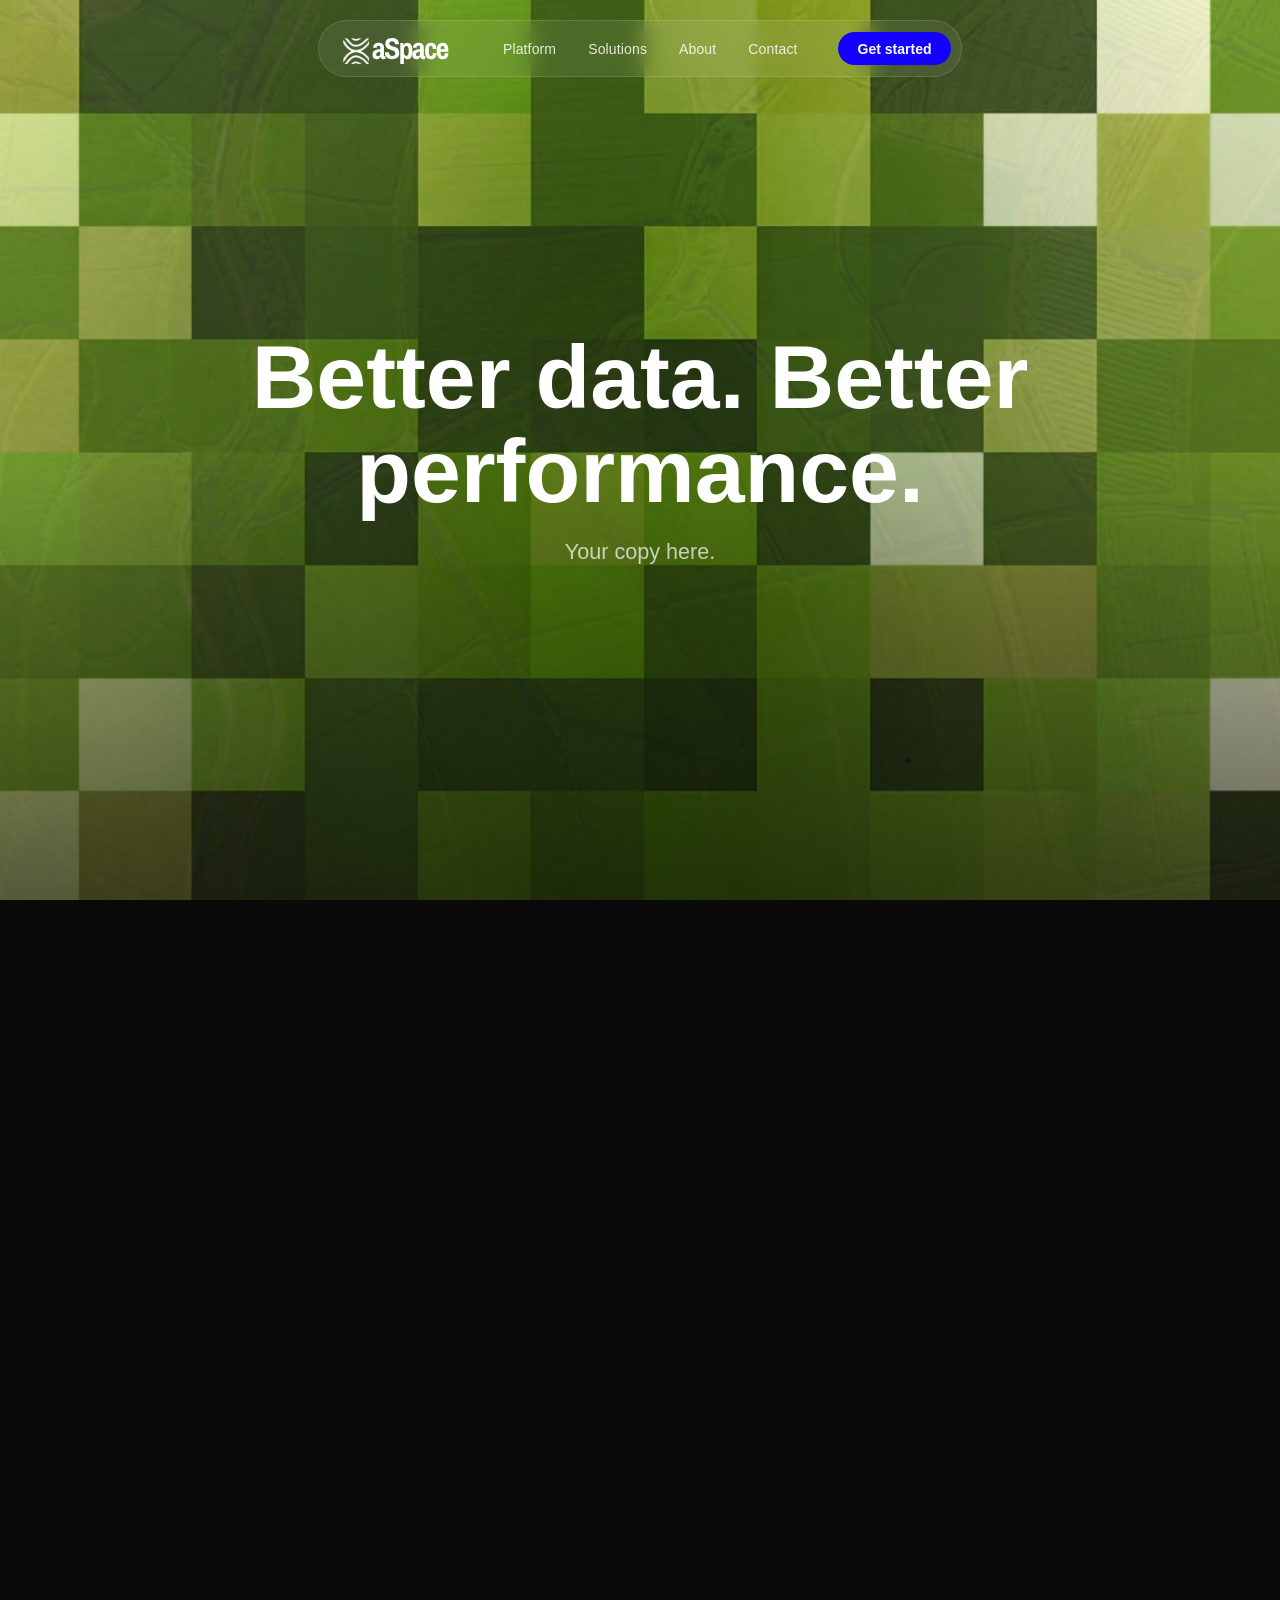
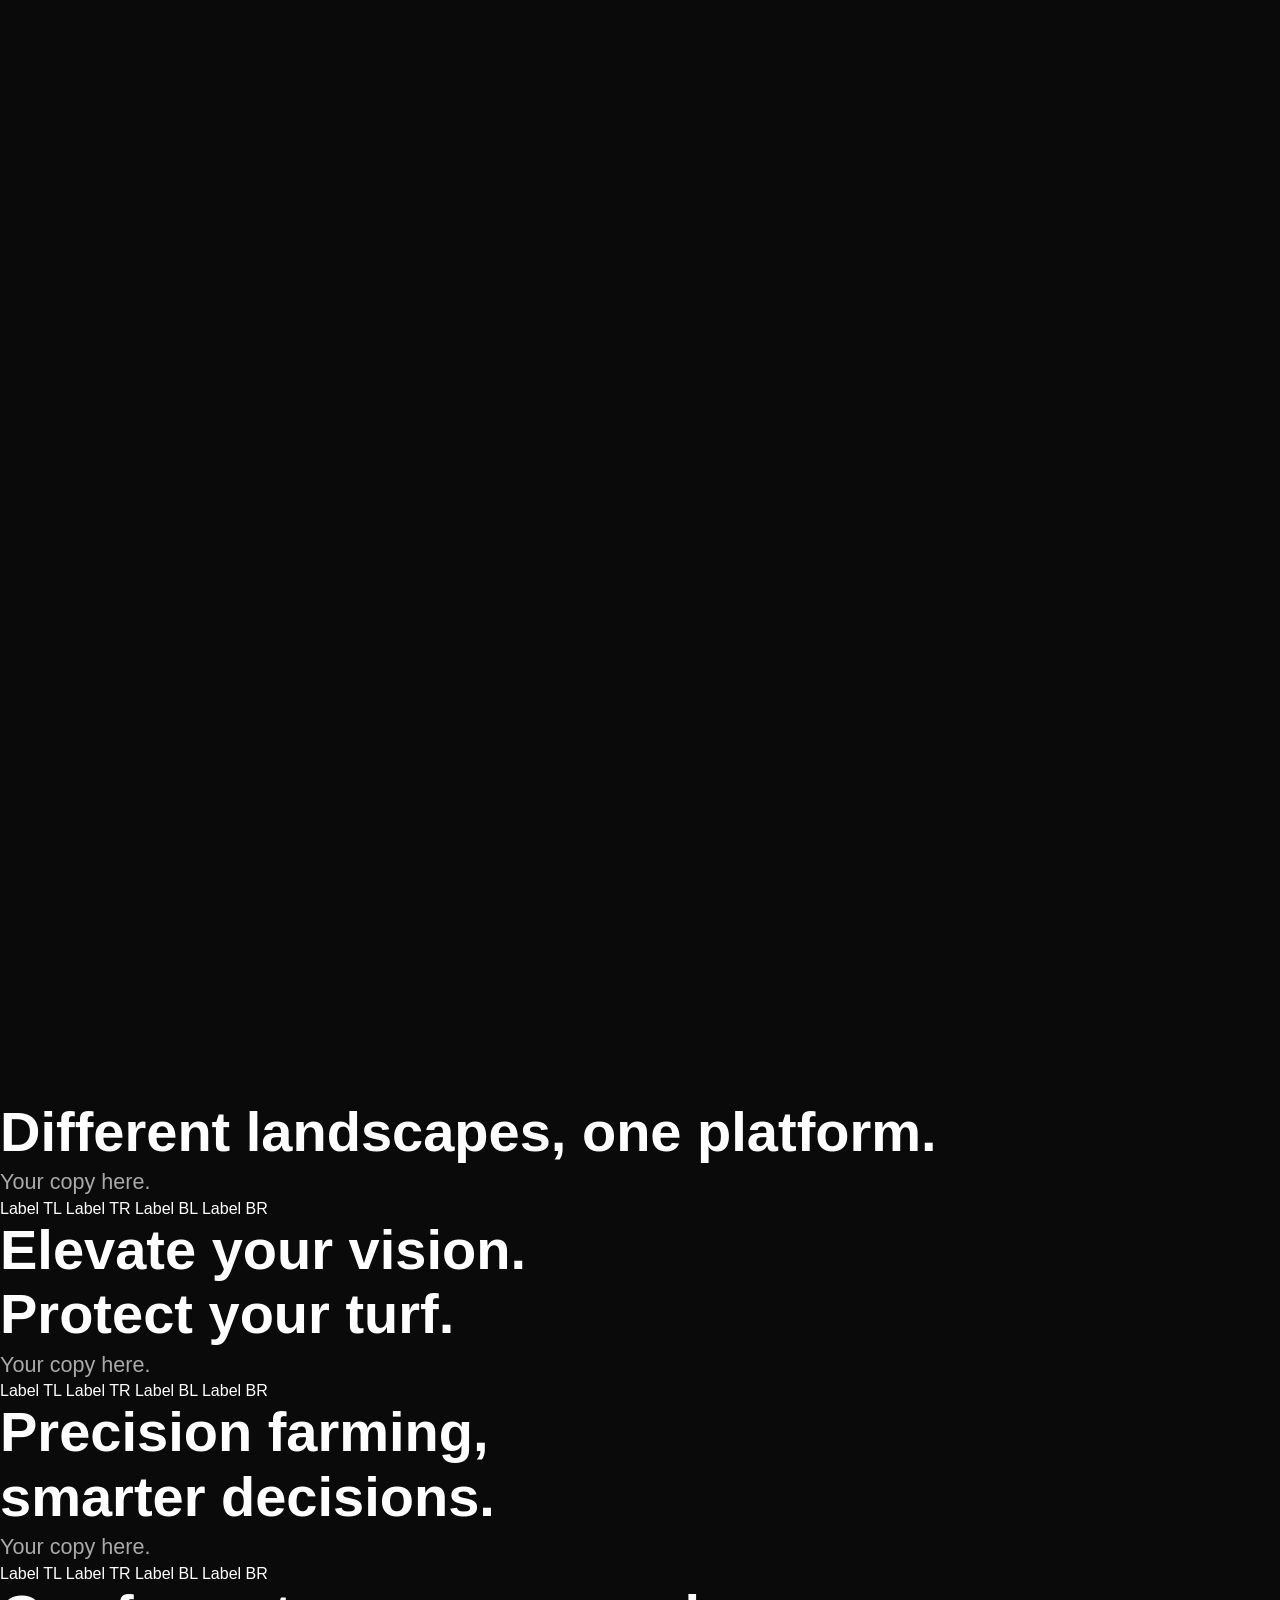
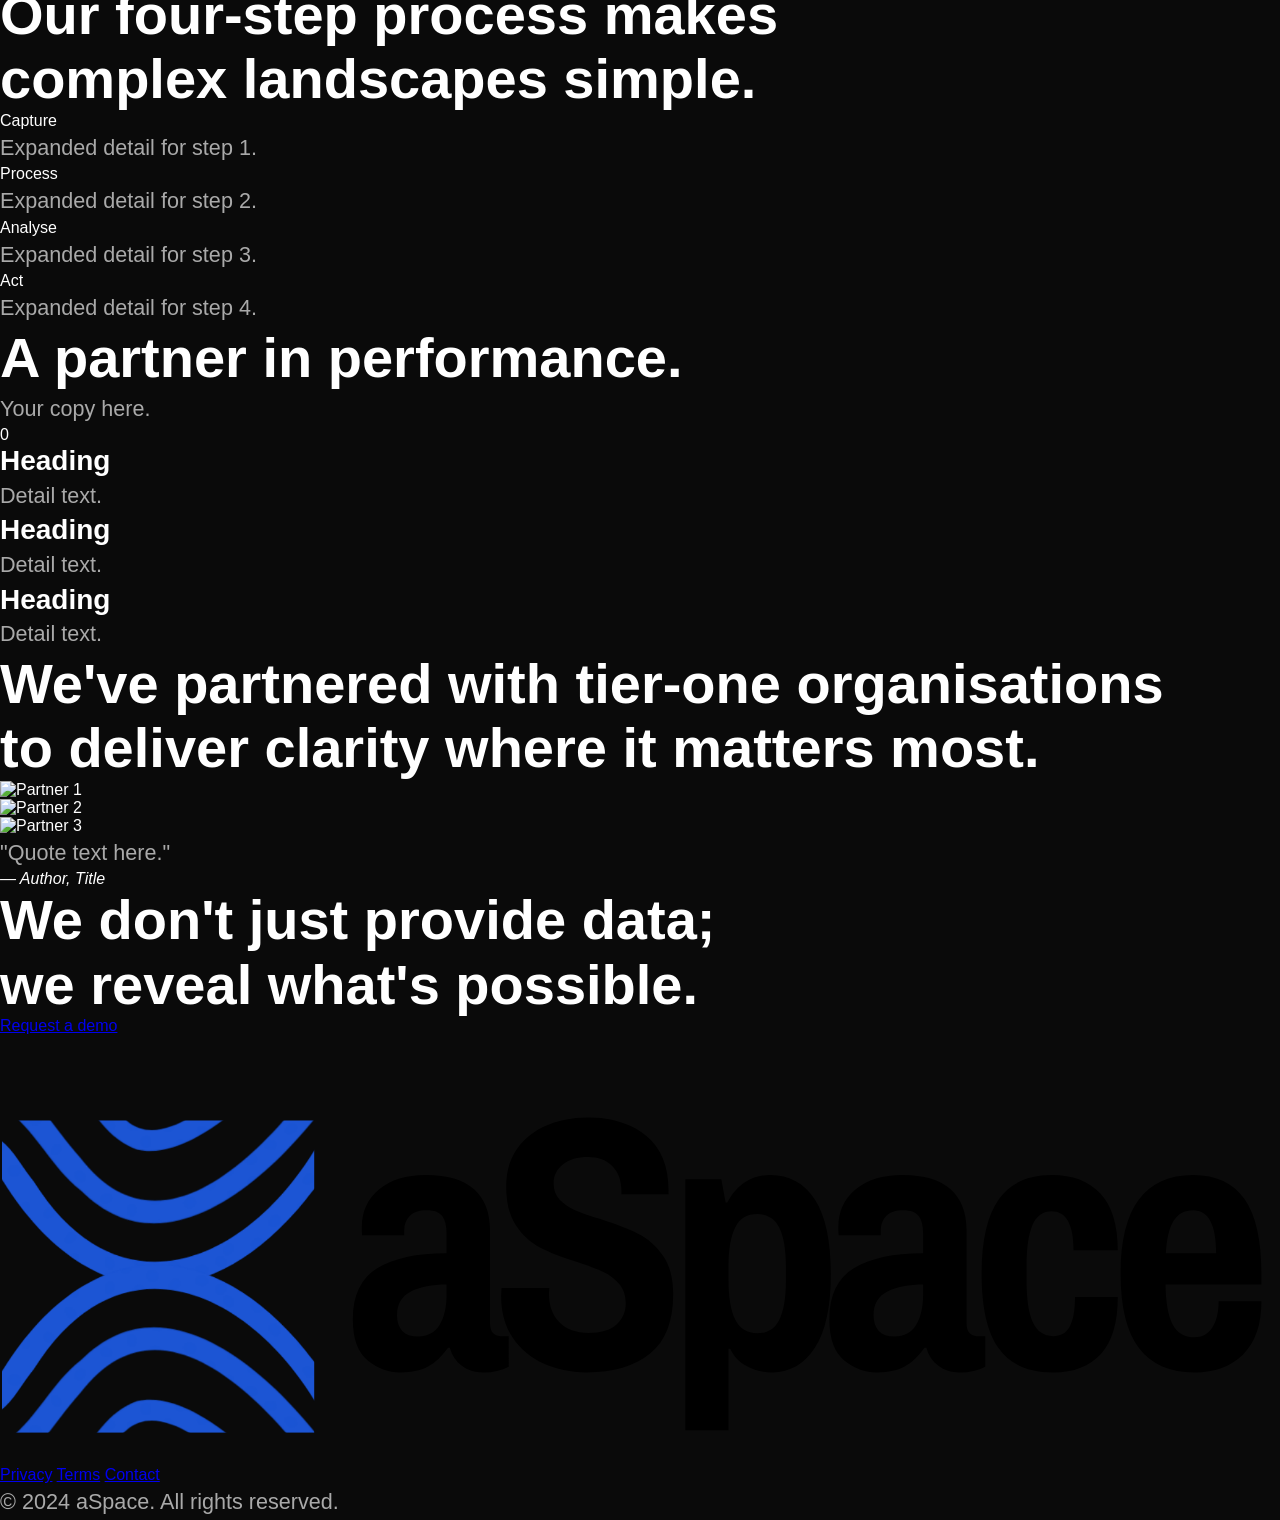
==== index.html @ 4dd08b40 "initial commit" ====
<!DOCTYPE html>
<html lang="en">
<head>
  <meta charset="UTF-8" />
  <meta name="viewport" content="width=device-width, initial-scale=1.0" />
  <title>aSpace</title>

  <!-- CSS -->
  <link rel="stylesheet" href="assets/css/base.css" />
  <link rel="stylesheet" href="assets/css/navbar.css" />
  <link rel="stylesheet" href="assets/css/hero.css" />
  <link rel="stylesheet" href="assets/css/sections-parallax.css" />
  <link rel="stylesheet" href="assets/css/sections-sticky.css" />
  <link rel="stylesheet" href="assets/css/section-accordion.css" />
  <link rel="stylesheet" href="assets/css/section-speedometer.css" />
  <link rel="stylesheet" href="assets/css/section-logos.css" />
  <link rel="stylesheet" href="assets/css/section-cta.css" />
  <link rel="stylesheet" href="assets/css/footer.css" />

  <!-- LOCAL: Lenis -->
  <script src="assets/libs/lenis.min.js"></script>
  <!-- LOCAL: GSAP core -->
  <script src="assets/libs/gsap.min.js"></script>
  <!-- LOCAL: ScrollTrigger plugin -->
  <script src="assets/libs/ScrollTrigger.min.js"></script>
</head>
<body>

  <!-- ═══════════════════════════════════════
       NAVBAR
  ═══════════════════════════════════════ -->
  <header id="navbar" class="navbar navbar--centered">
    <div class="navbar__inner">
      <a href="#" class="navbar__logo">
        <img src="assets/images/logo.svg" alt="aSpace" />
      </a>
      <nav class="navbar__links">
        <a href="#">Platform</a>
        <a href="#">Solutions</a>
        <a href="#">About</a>
        <a href="#">Contact</a>
      </nav>
      <a href="#" class="navbar__cta btn btn--primary">Get started</a>
    </div>
  </header>

  <main>

    <!-- ═══════════════════════════════════════
     HERO SEQUENCE (hero + section 1 + section 2 unified)
    ═══════════════════════════════════════ -->
    <div id="hero-sequence">
      <div id="hero-sticky">

        <!-- Section 2 — bottom layer (revealed last) -->
        <section id="section-2" class="hero-panel">
          <div class="hero-panel__img-wrap">
            <img src="assets/images/section2.jpg" alt="" />
          </div>
          <div class="hero-panel__content">
            <h1>Clarity creates confidence.</h1>
            <p>Your copy here.</p>
          </div>
        </section>

        <!-- Section 1 — middle layer -->
        <section id="section-1" class="hero-panel">
          <div class="hero-panel__img-wrap">
            <img src="assets/images/section1.jpg" alt="" />
          </div>
          <div class="hero-panel__content">
            <h1>Unknowns are expensive.</h1>
            <p>Your copy here.</p>
          </div>
        </section>

        <!-- Hero — top layer, first visible on load -->
        <section id="hero" class="hero-panel">
          <div class="hero-panel__img-wrap hero-panel__img-wrap--mosaic">
            <img src="assets/images/hero-bg.jpg" alt="" class="hero__bg-img" />
            <img src="assets/images/hero-fg.jpg" alt="" class="hero__fg-img" />
          </div>
          <div class="hero-panel__content">
            <h1>Better data. Better performance.</h1>
            <p>Your copy here.</p>
          </div>
        </section>

      </div>
    </div>

    <!-- ═══════════════════════════════════════
         SECTIONS 3–5 — sticky label + aerial image + corner texts
         (same pattern × 3, data-category changes the label)
    ═══════════════════════════════════════ -->
    <div id="sticky-sections-wrapper">

      <section class="sticky-section" data-category="Councils and public spaces">
        <div class="sticky-section__intro">
          <h2>Different landscapes, one platform.</h2>
          <p>Your copy here.</p>
        </div>
        <div class="sticky-section__label"><!-- injected by JS --></div>
        <div class="sticky-section__image-wrap">
          <img src="assets/images/aerial-councils.jpg" alt="" />
          <span class="corner corner--tl">Label TL</span>
          <span class="corner corner--tr">Label TR</span>
          <span class="corner corner--bl">Label BL</span>
          <span class="corner corner--br">Label BR</span>
        </div>
      </section>

      <section class="sticky-section" data-category="Turf and professional sports">
        <div class="sticky-section__intro">
          <h2>Elevate your vision.<br/>Protect your turf.</h2>
          <p>Your copy here.</p>
        </div>
        <div class="sticky-section__label"><!-- injected by JS --></div>
        <div class="sticky-section__image-wrap">
          <img src="assets/images/aerial-turf.jpg" alt="" />
          <span class="corner corner--tl">Label TL</span>
          <span class="corner corner--tr">Label TR</span>
          <span class="corner corner--bl">Label BL</span>
          <span class="corner corner--br">Label BR</span>
        </div>
      </section>

      <section class="sticky-section" data-category="Agriculture">
        <div class="sticky-section__intro">
          <h2>Precision farming,<br/>smarter decisions.</h2>
          <p>Your copy here.</p>
        </div>
        <div class="sticky-section__label"><!-- injected by JS --></div>
        <div class="sticky-section__image-wrap">
          <img src="assets/images/aerial-agri.jpg" alt="" />
          <span class="corner corner--tl">Label TL</span>
          <span class="corner corner--tr">Label TR</span>
          <span class="corner corner--bl">Label BL</span>
          <span class="corner corner--br">Label BR</span>
        </div>
      </section>

    </div>

    <!-- ═══════════════════════════════════════
         SECTION 6 — accordion cards on blue grid
    ═══════════════════════════════════════ -->
    <section id="section-process" class="section-accordion">
      <div class="section-accordion__grid-bg"><!-- SVG injected by JS --></div>
      <h2 class="section-accordion__heading sticky-heading">
        Our four-step process makes<br/>complex landscapes simple.
      </h2>
      <div class="section-accordion__cards">
        <div class="accordion-card" data-step="01">
          <div class="accordion-card__header">Capture</div>
          <div class="accordion-card__body"><p>Expanded detail for step 1.</p></div>
        </div>
        <div class="accordion-card" data-step="02">
          <div class="accordion-card__header">Process</div>
          <div class="accordion-card__body"><p>Expanded detail for step 2.</p></div>
        </div>
        <div class="accordion-card" data-step="03">
          <div class="accordion-card__header">Analyse</div>
          <div class="accordion-card__body"><p>Expanded detail for step 3.</p></div>
        </div>
        <div class="accordion-card" data-step="04">
          <div class="accordion-card__header">Act</div>
          <div class="accordion-card__body"><p>Expanded detail for step 4.</p></div>
        </div>
      </div>
    </section>

    <!-- ═══════════════════════════════════════
         SECTION 7 — speedometer + 3-col stats
    ═══════════════════════════════════════ -->
    <section id="section-stats" class="section-stats">
      <div class="section-stats__grid-bg"><!-- SVG --></div>
      <div class="section-stats__card">
        <div class="section-stats__left">
          <h2>A partner in performance.</h2>
          <p>Your copy here.</p>
        </div>
        <div class="section-stats__right">
          <div class="speedometer" id="speedometer">
            <!-- SVG arc injected by speedometer.js -->
            <span class="speedometer__value">0</span>
          </div>
        </div>
      </div>
      <div class="section-stats__cols">
        <div class="stat-col"><h3>Heading</h3><p>Detail text.</p></div>
        <div class="stat-col"><h3>Heading</h3><p>Detail text.</p></div>
        <div class="stat-col"><h3>Heading</h3><p>Detail text.</p></div>
      </div>
    </section>

    <!-- ═══════════════════════════════════════
         SECTION 8 — logos + quote + parallax overlap
    ═══════════════════════════════════════ -->
    <section id="section-social-proof" class="section-proof">
      <h2 class="section-proof__heading">
        We've partnered with tier-one organisations<br/>
        to deliver clarity where it matters most.
      </h2>
      <div class="section-proof__logos">
        <img src="assets/images/logo-1.svg" alt="Partner 1" />
        <img src="assets/images/logo-2.svg" alt="Partner 2" />
        <img src="assets/images/logo-3.svg" alt="Partner 3" />
      </div>
      <blockquote class="section-proof__quote">
        <p>"Quote text here."</p>
        <cite>— Author, Title</cite>
      </blockquote>
    </section>

    <!-- ═══════════════════════════════════════
         SECTION 9 — final CTA (slides out from under S8)
    ═══════════════════════════════════════ -->
    <section id="section-cta" class="section-cta">
      <h2>We don't just provide data;<br/>we reveal what's possible.</h2>
      <a href="#" class="btn btn--primary">Request a demo</a>
    </section>

  </main>

  <!-- ═══════════════════════════════════════
       SECTION 10 — FOOTER
  ═══════════════════════════════════════ -->
  <footer id="footer" class="footer">
    <div class="footer__inner">
      <img src="assets/images/logo.svg" alt="aSpace" class="footer__logo" />
      <nav class="footer__nav">
        <a href="#">Privacy</a>
        <a href="#">Terms</a>
        <a href="#">Contact</a>
      </nav>
      <p class="footer__copy">© 2024 aSpace. All rights reserved.</p>
    </div>
  </footer>

  <!-- JS modules -->
  <script type="module" src="assets/js/main.js"></script>

</body>
</html>
---- assets/css/base.css ----
/* ─── Archivo Font (local) ──────────────────────────── */
@font-face {
  font-family: 'Archivo';
  src: url('../fonts/Archivo-Regular.ttf') format('truetype');
  font-weight: 400;
  font-style: normal;
  font-display: swap;
}
@font-face {
  font-family: 'Archivo';
  src: url('../fonts/Archivo-Medium.ttf') format('truetype');
  font-weight: 500;
  font-style: normal;
  font-display: swap;
}
@font-face {
  font-family: 'Archivo';
  src: url('../fonts/Archivo-SemiBold.ttf') format('truetype');
  font-weight: 600;
  font-style: normal;
  font-display: swap;
}
@font-face {
  font-family: 'Archivo';
  src: url('../fonts/Archivo-Bold.ttf') format('truetype');
  font-weight: 700;
  font-style: normal;
  font-display: swap;
}

/* ─── Reset ─────────────────────────────────────────── */
*, *::before, *::after {
  box-sizing: border-box;
  margin: 0;
  padding: 0;
}

html {
  scroll-behavior: auto; /* Lenis handles this */
  font-size: 16px;
}

body {
  background-color: #0a0a0a;
  color: #ffffff;
  font-family: -apple-system, BlinkMacSystemFont, 'Segoe UI', Helvetica, Arial, sans-serif;
  -webkit-font-smoothing: antialiased;
  overflow-x: hidden;
}

/* ─── Custom Properties ─────────────────────────────── */
:root {
  --blue:        #1400FF;
  --blue-hover:  #2d1aff;
  --dark:        #0a0a0a;
  --white:       #ffffff;
  --white-muted: rgba(255, 255, 255, 0.65);

  --nav-height:  68px;

  --text-xl: clamp(3rem, 7vw, 6.5rem);
  --text-lg: clamp(2rem, 4.5vw, 3.5rem);
  --text-md:   clamp(1.25rem, 2.5vw, 1.75rem);
  --text-sm:   clamp(1.1rem, 1.8vw, 1.35rem);

  --container: 1200px;
  --gutter:    clamp(1.5rem, 5vw, 5rem);
}

/* ─── Container ─────────────────────────────────────── */
.container {
  width: 100%;
  max-width: var(--container);
  margin: 0 auto;
  padding: 0 var(--gutter);
}

/* ─── Typography ─────────────────────────────────────── */
h1 { font-size: var(--text-xl); font-weight: 700; line-height: 1.1; }
h2 { font-size: var(--text-lg); font-weight: 700; line-height: 1.15; }
h3 { font-size: var(--text-md); font-weight: 600; line-height: 1.2; }
p  { font-size: var(--text-sm); line-height: 1.65; color: var(--white-muted); }

/* ─── Images ─────────────────────────────────────────── */
img {
  display: block;
  max-width: 100%;
  height: auto;
}

/* ─── Utility ────────────────────────────────────────── */
.visually-hidden {
  position: absolute;
  width: 1px; height: 1px;
  overflow: hidden;
  clip: rect(0 0 0 0);
  white-space: nowrap;
}
---- assets/css/navbar.css ----
/* ─── Navbar Base ───────────────────────────────────── */
#navbar {
  position: fixed;
  top: 0;
  left: 0;
  width: 100%;
  z-index: 1000;
  pointer-events: none;
}

.navbar__inner {
  pointer-events: all;
  display: flex;
  align-items: center;
  gap: 2.5rem;

  width: fit-content;
  padding: 0.6rem 0.6rem 0.6rem 1.5rem;
  border-radius: 999px;
  background: rgba(255, 255, 255, 0.08);
  backdrop-filter: blur(12px);
  -webkit-backdrop-filter: blur(12px);
  border: 1px solid rgba(255, 255, 255, 0.12);

  /* centred by default */
  margin: 1.25rem auto 0;

  /* smooth all properties together */
  transition:
    margin     0.8s cubic-bezier(0.65, 0, 0.35, 1),
    gap        0.8s cubic-bezier(0.65, 0, 0.35, 1),
    padding    0.8s cubic-bezier(0.65, 0, 0.35, 1);
    /* removed background transition — stays glass always */
}

/* ─── Logo ──────────────────────────────────────────── */
.navbar__logo {
  display: flex;
  align-items: center;
  text-decoration: none;
  min-width: 120px; /* ensures space even if SVG has no size */
}

.navbar__logo img {
  height: 36px; /* was 24px */
  width: auto;
  display: block;
  filter: brightness(0) invert(1);
}

/* ─── Nav Links ─────────────────────────────────────── */
.navbar__links {
  display: flex;
  align-items: center;
  gap: 2rem;
  overflow: hidden;
  max-width: 500px;
  opacity: 1;
  transition:
    max-width 0.8s cubic-bezier(0.65, 0, 0.35, 1),
    opacity   0.5s ease,
    margin    0.8s cubic-bezier(0.65, 0, 0.35, 1);
}

.navbar__links a {
  color: rgba(255, 255, 255, 0.85);
  text-decoration: none;
  font-size: 0.875rem;
  font-weight: 500;
  letter-spacing: 0.01em;
  white-space: nowrap;
  transition: color 0.2s ease;
}

.navbar__links a:hover { color: #fff; }

/* ─── CTA ───────────────────────────────────────────── */
.navbar__cta {
  display: inline-block;
  padding: 0.55rem 1.25rem;
  background: #1400FF;
  color: #fff;
  border-radius: 999px;
  font-size: 0.875rem;
  font-weight: 600;
  text-decoration: none;
  white-space: nowrap;
  transition: background 0.2s ease, transform 0.2s ease;
}

.navbar__cta:hover {
  background: #2d1aff;
  transform: scale(1.03);
}

/* ─── Collapsed State ───────────────────────────────── */
#navbar.is-collapsed .navbar__inner {
  margin: 1.25rem 1.5rem 0 auto;
}

#navbar.is-collapsed .navbar__links {
  max-width: 0;
  opacity: 0;
  margin: 0;
  pointer-events: none;
}
---- assets/css/hero.css ----
/* ─── Sequence: tall enough for 3 scroll segments ─── */
#hero-sequence {
  position: relative;
  height: 300vh;
}

/* ─── One sticky container, holds all panels ────────── */
#hero-sticky {
  position: sticky;
  top: 0;
  height: 100vh;
  overflow: hidden;
}

/* ─── All panels absolutely fill the sticky container ── */
.hero-panel {
  position: absolute;
  inset: 0;
  display: flex;
  align-items: center;      /* vertical centre ← was flex-end */
  justify-content: center;  /* horizontal centre */
  padding-bottom: 0;        /* remove bottom offset */
  text-align: center;       /* centre-align text lines */
}

/* Stacking order: hero on top */
#hero      { z-index: 3; }
#section-1 { z-index: 2; }
#section-2 { z-index: 1; }

/* ─── Image wrapper ──────────────────────────────────── */
.hero-panel__img-wrap {
  position: absolute;
  inset: 0;
}

.hero-panel__img-wrap img {
  width: 100%;
  height: 100%;
  object-fit: cover;
  object-position: center;
}

/* ─── Hero: two layered images ───────────────────────── */
.hero__bg-img {
  position: absolute;
  inset: 0;
  width: 100%;
  height: 100%;
  object-fit: cover;
}

.hero__fg-img {
  position: absolute;
  inset: 0;
  width: 100%;
  height: 100%;
  object-fit: cover;
  opacity: 0.72;
  mix-blend-mode: luminosity;
}

/* ─── Gradient overlay on each panel ─────────────────── */
.hero-panel::after {
  content: '';
  position: absolute;
  inset: 0;
  z-index: 1;
  background: linear-gradient(
    to top,
    rgba(0, 0, 0, 0.6) 0%,
    rgba(0, 0, 0, 0.15) 50%,
    transparent 100%
  );
}

/* ─── Text ───────────────────────────────────────────── */
.hero-panel__content {
  position: relative;
  z-index: 2;
  padding: 0 var(--gutter);
  max-width: 75%;
  width: 100%;
  margin: 0 auto;
}

.hero-panel__content h1,
.hero-panel__content h2 {
  font-weight: 700;
  line-height: 1.05;
  margin-bottom: 1rem;
  color: #fff;
}

.hero-panel__content p {
  color: rgba(255, 255, 255, 0.7);
  max-width: 55%;
  margin: 0 auto;           /* centre the paragraph under heading */
}
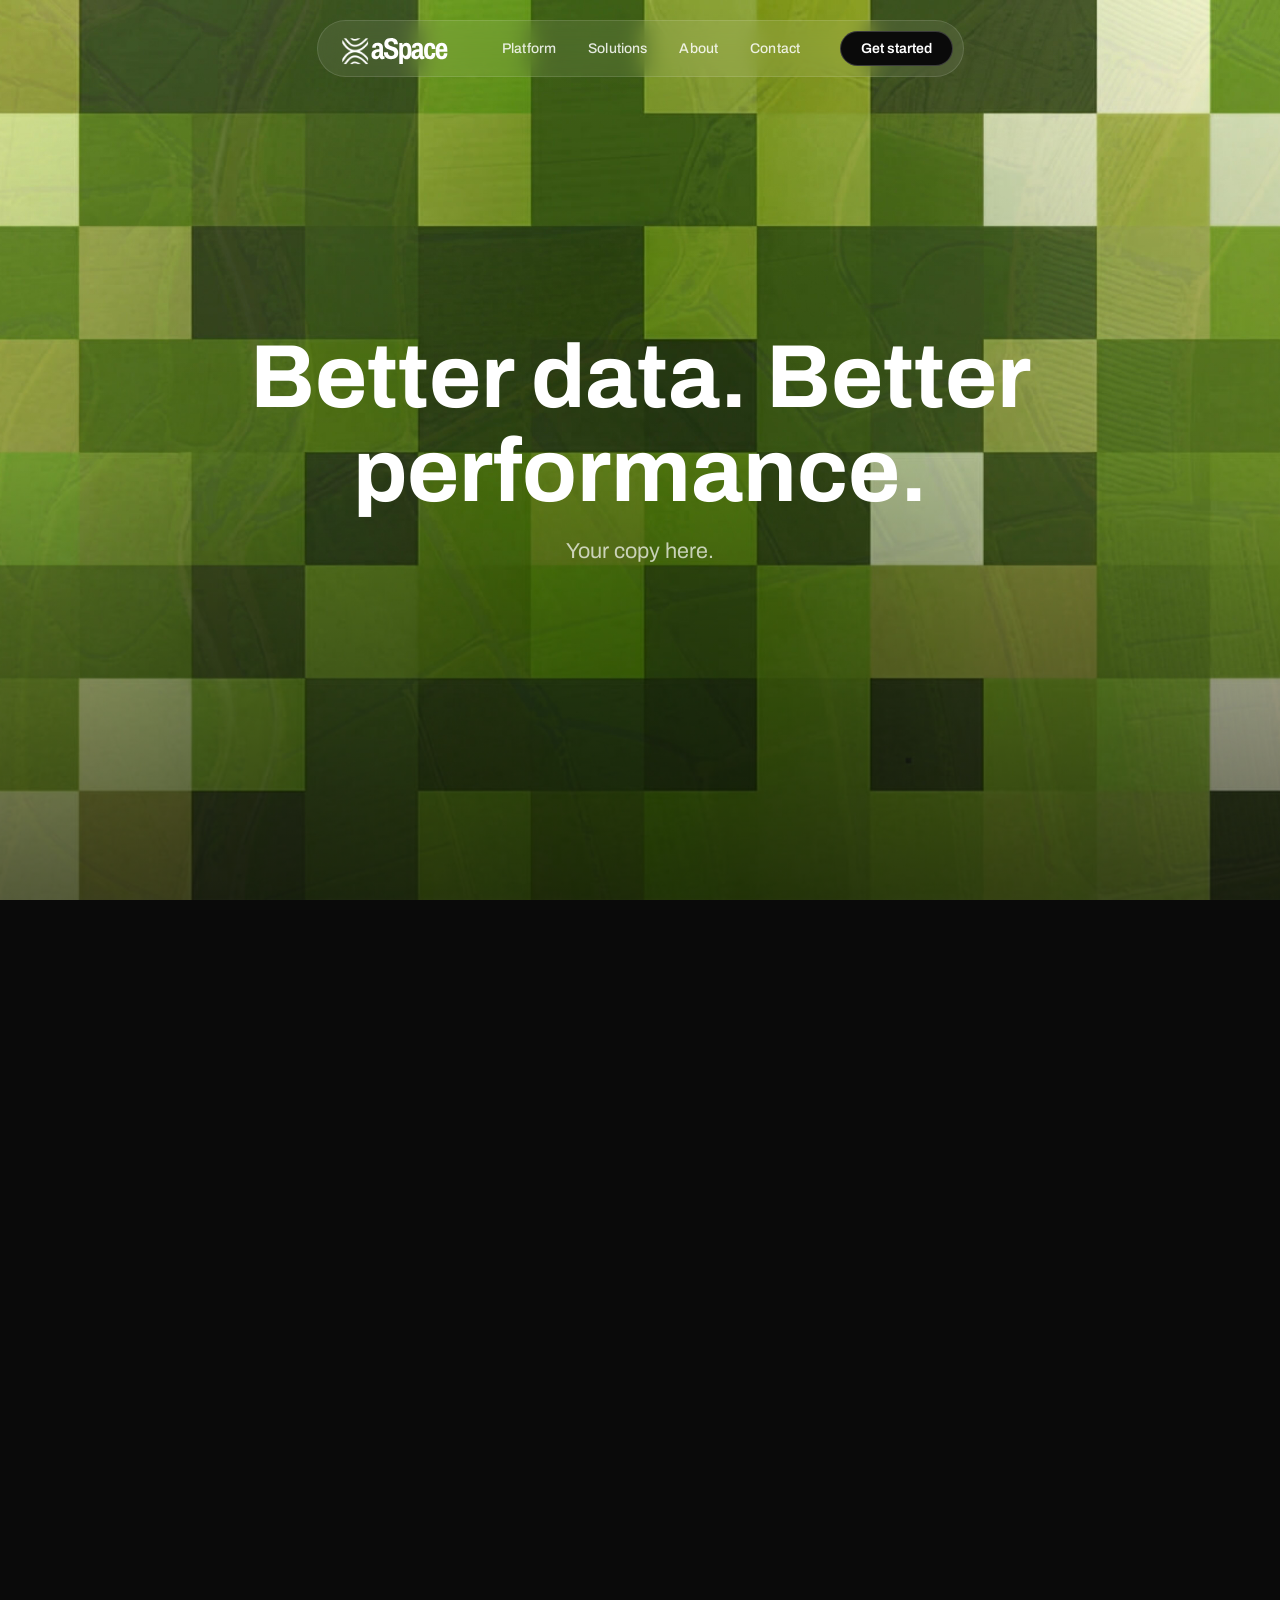
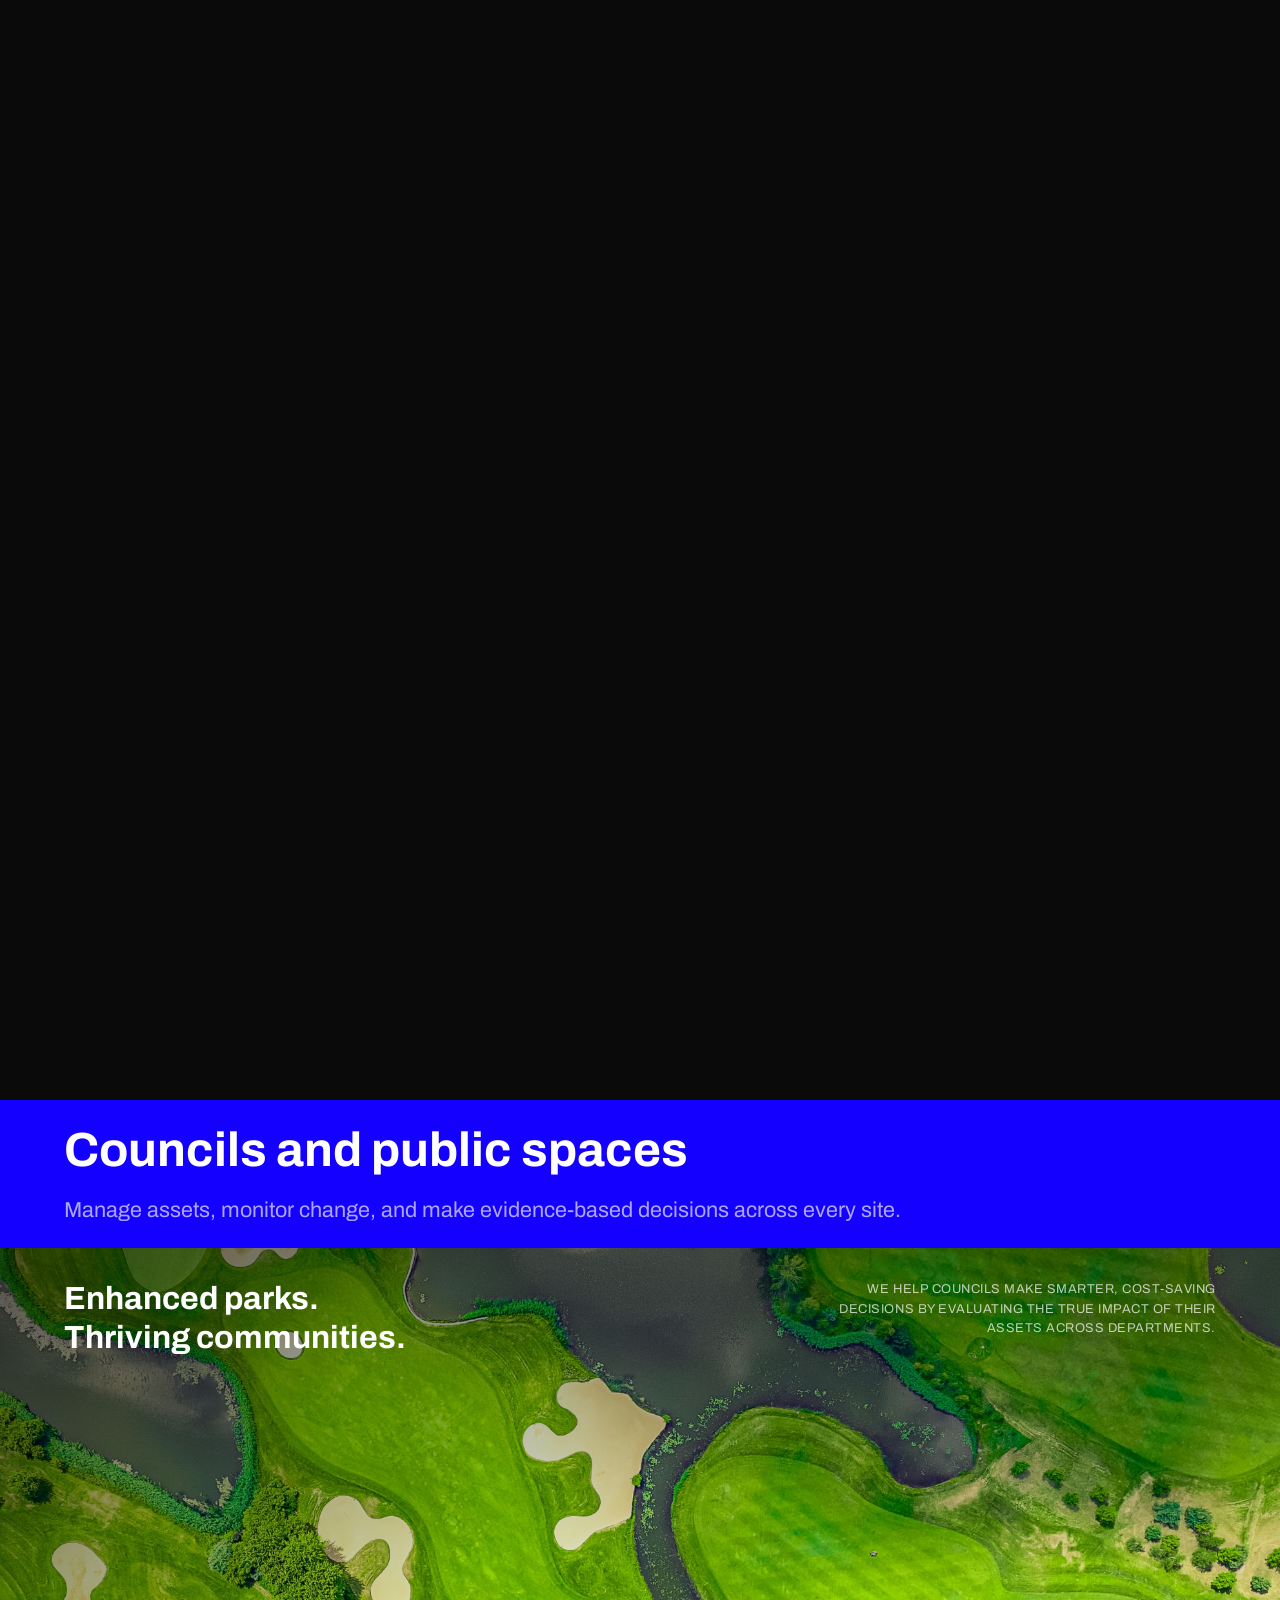
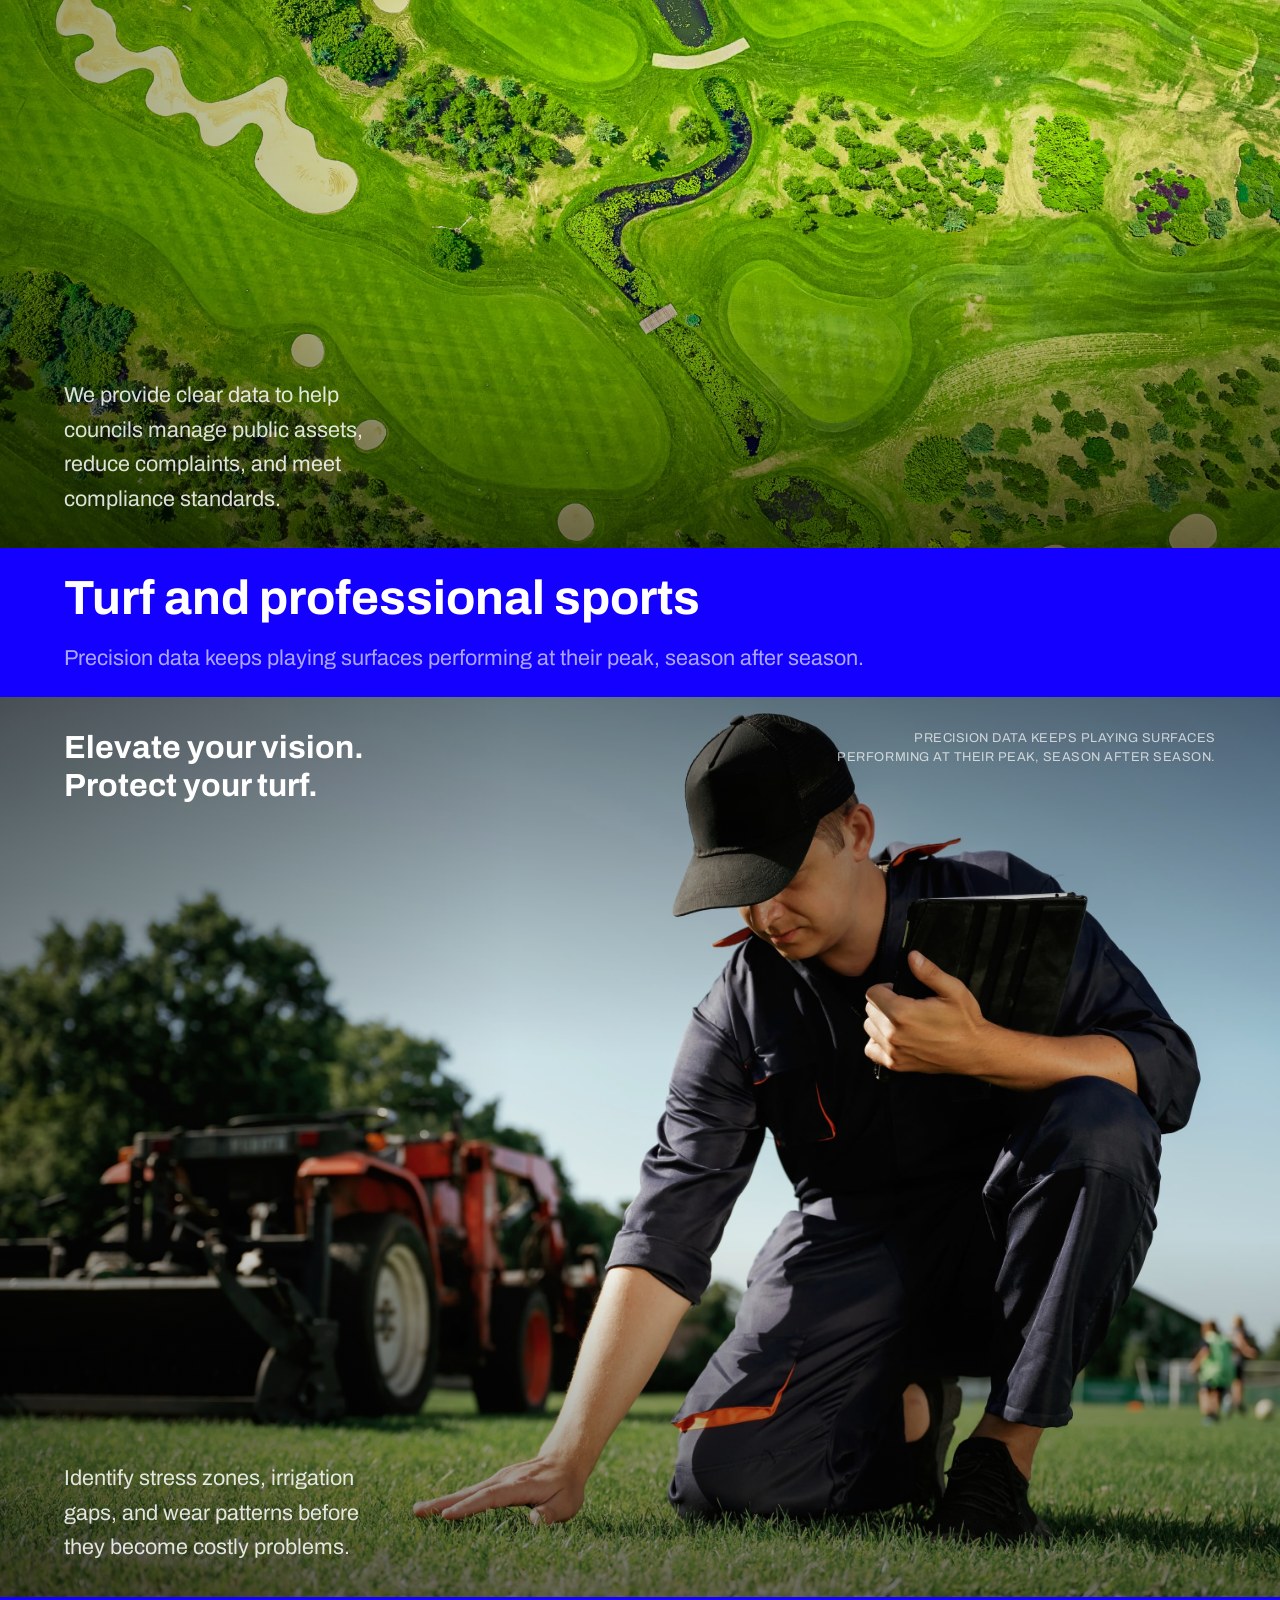
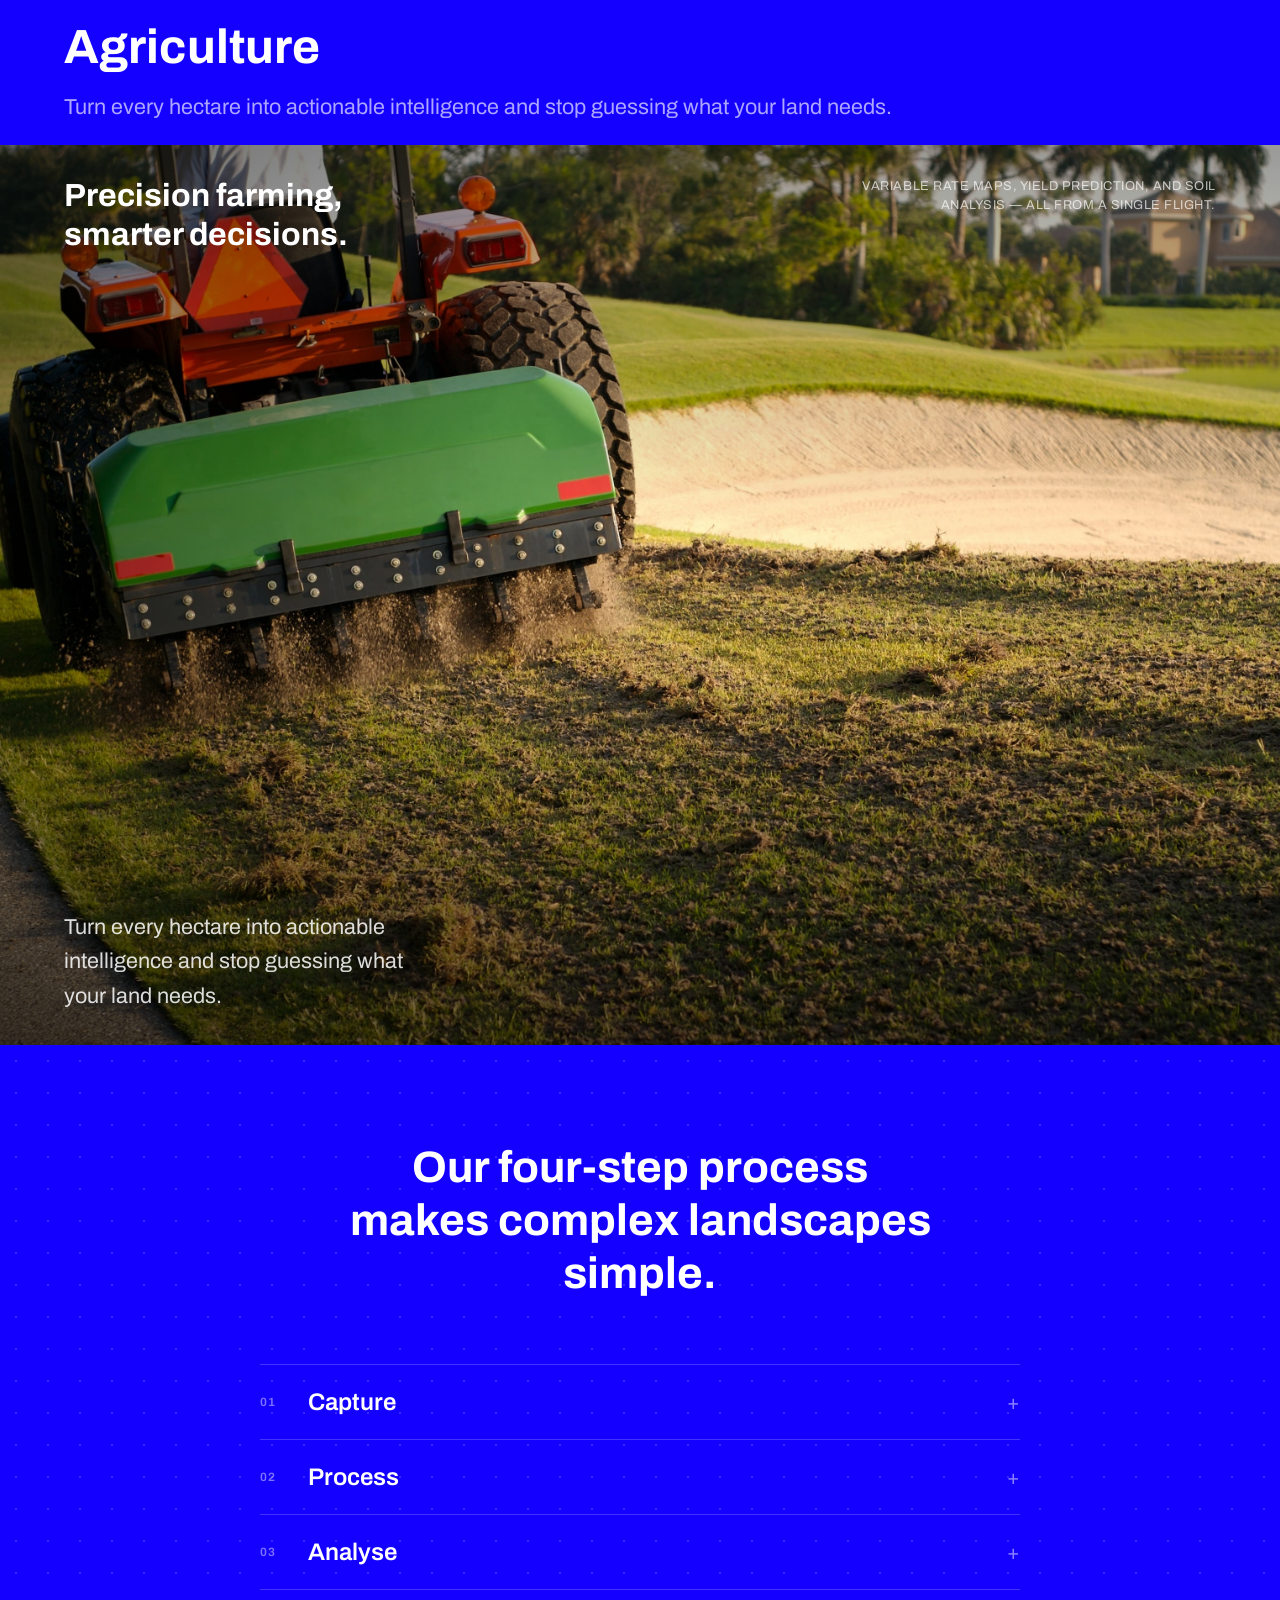
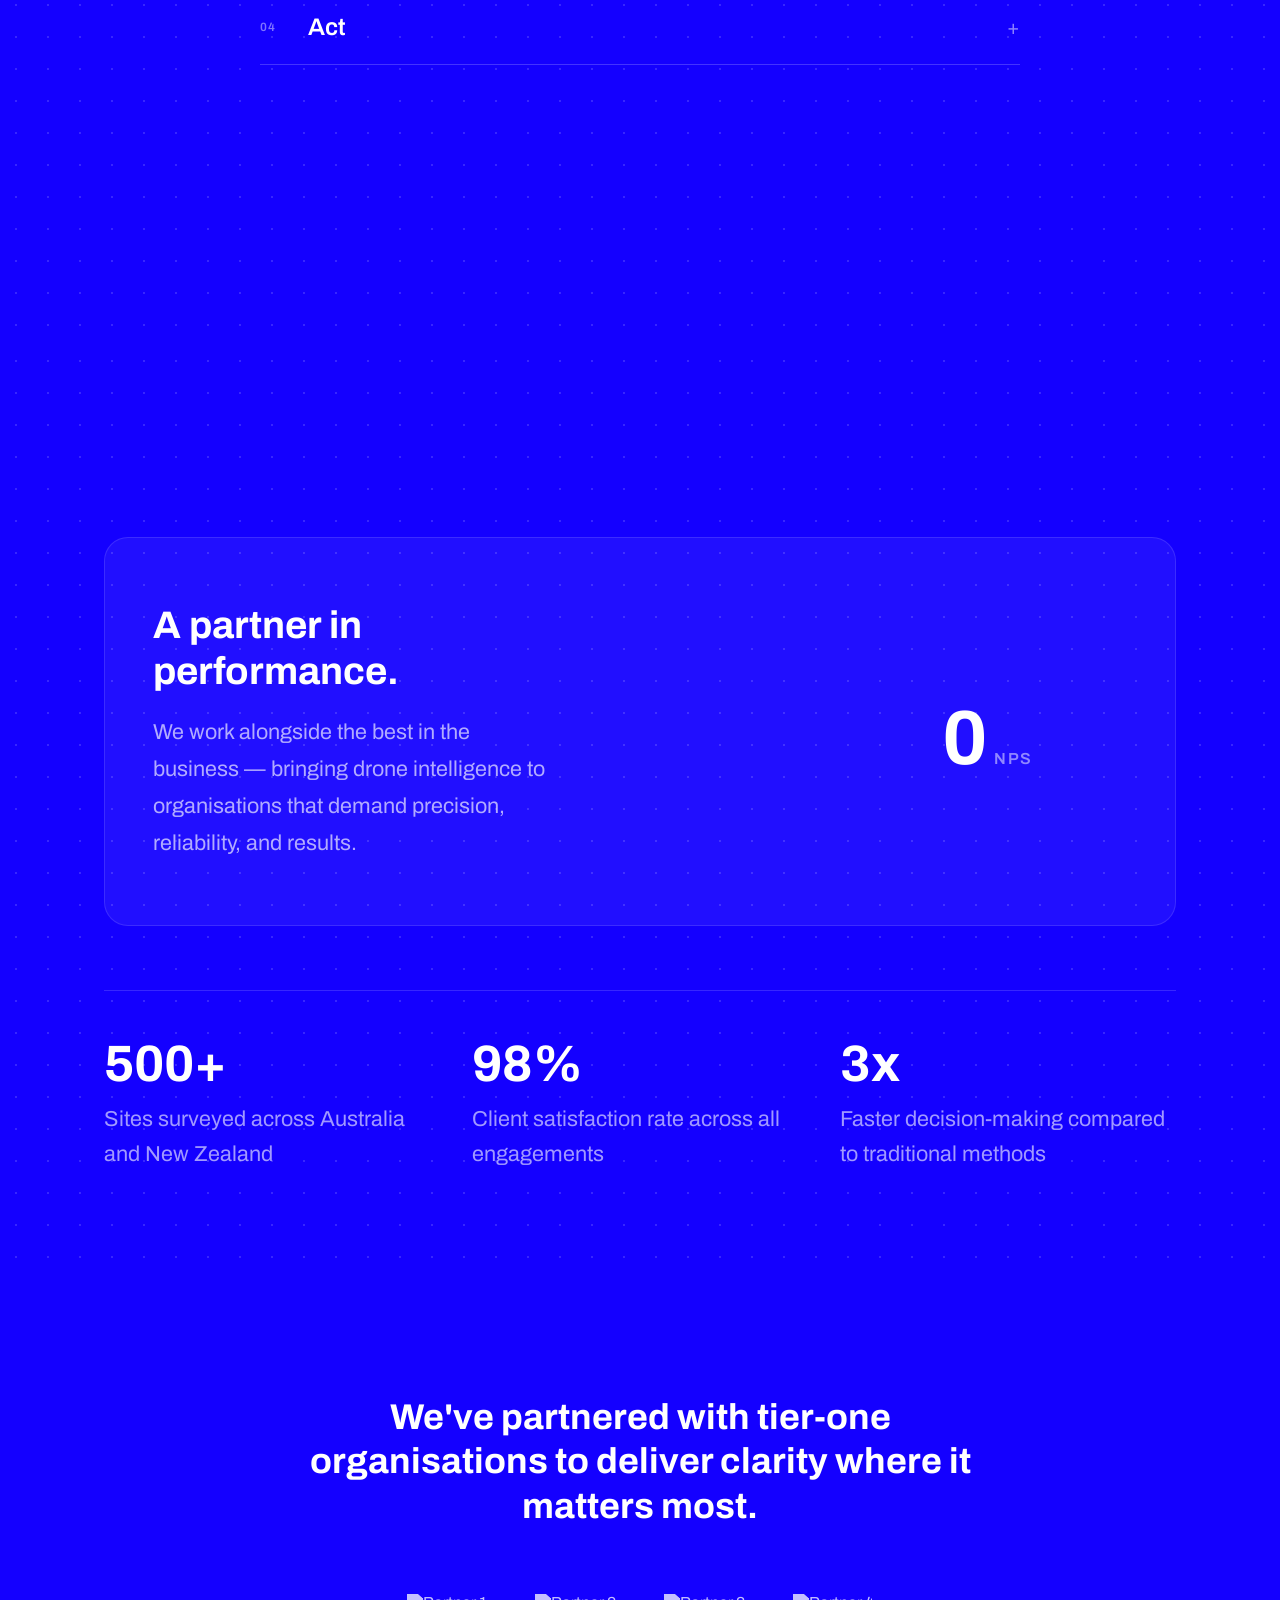
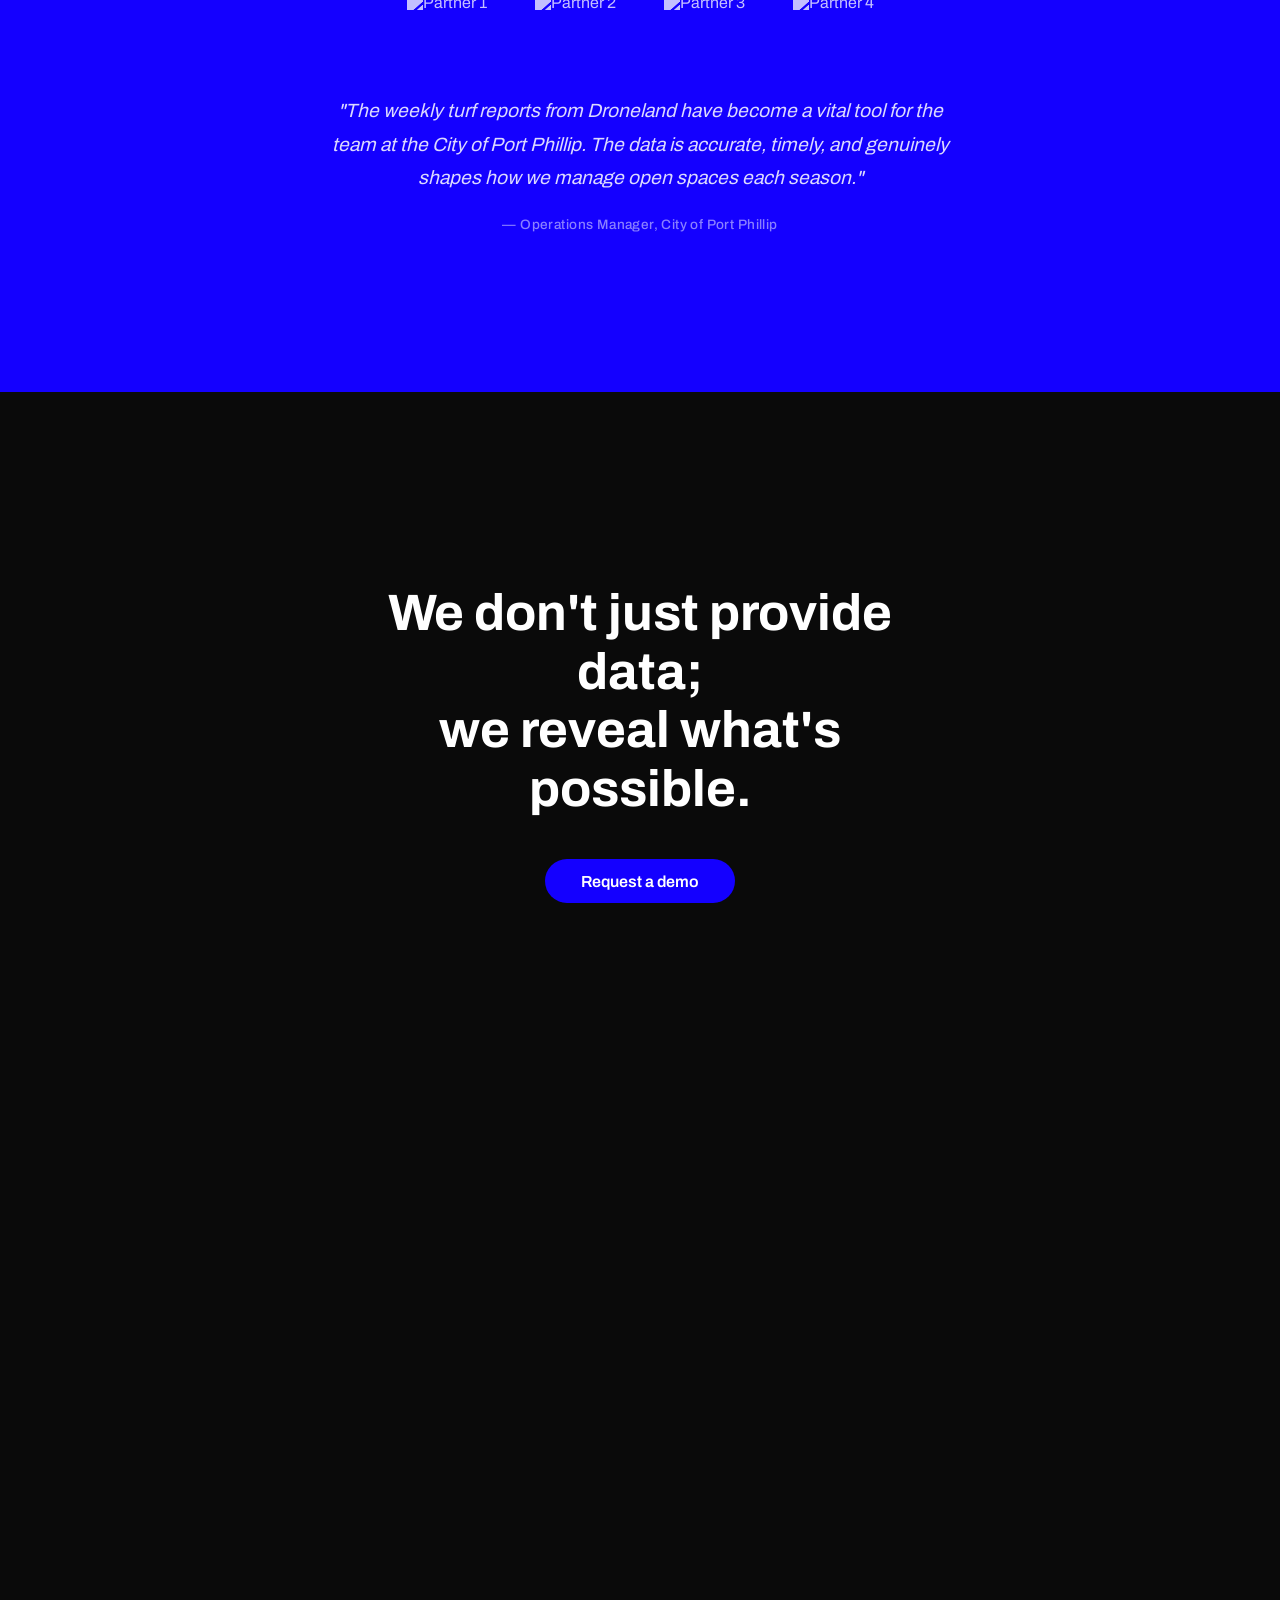
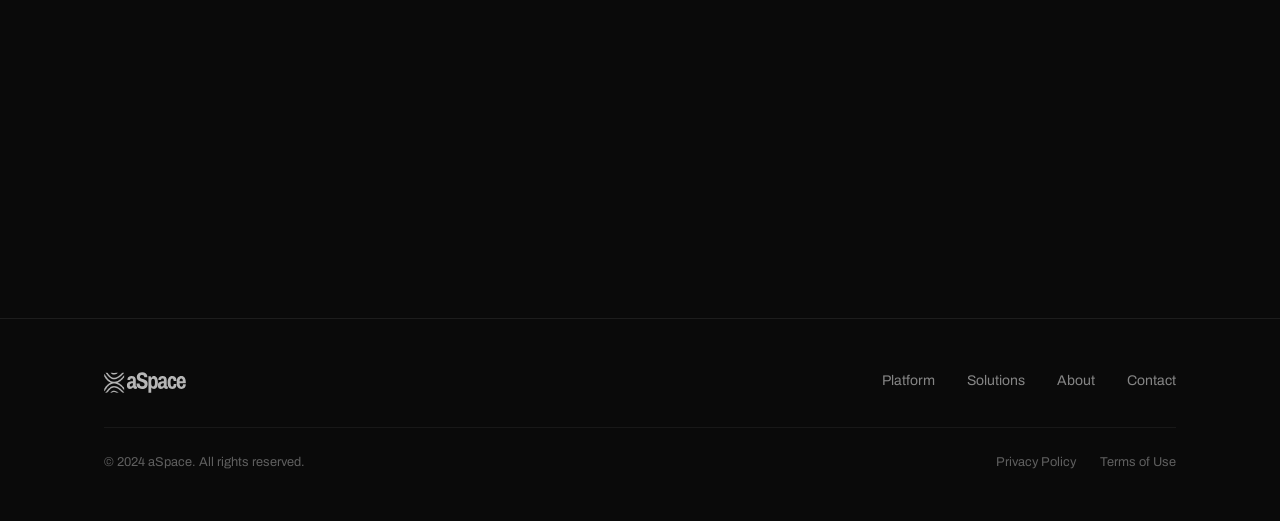
==== commit c7bb937a: "completing v1 design" ====
--- a/index.html
+++ b/index.html
@@ -16,6 +16,11 @@
   <link rel="stylesheet" href="assets/css/section-logos.css" />
   <link rel="stylesheet" href="assets/css/section-cta.css" />
   <link rel="stylesheet" href="assets/css/footer.css" />
+  <link rel="stylesheet" href="assets/css/section-accordion.css" />
+  <link rel="stylesheet" href="assets/css/section-speedometer.css" />
+  <link rel="stylesheet" href="assets/css/section-logos.css" />
+  <link rel="stylesheet" href="assets/css/section-cta.css" />
+  <link rel="stylesheet" href="assets/css/footer.css" />
 
   <!-- LOCAL: Lenis -->
   <script src="assets/libs/lenis.min.js"></script>
@@ -32,7 +37,7 @@
   <header id="navbar" class="navbar navbar--centered">
     <div class="navbar__inner">
       <a href="#" class="navbar__logo">
-        <img src="assets/images/logo.svg" alt="aSpace" />
+        <img src="assets/images/logo.svg" alt="Droneland" />
       </a>
       <nav class="navbar__links">
         <a href="#">Platform</a>
@@ -40,8 +45,9 @@
         <a href="#">About</a>
         <a href="#">Contact</a>
       </nav>
-      <a href="#" class="navbar__cta btn btn--primary">Get started</a>
+      <a href="#" class="btn btn--dark navbar__cta">Get started</a>
     </div>
+
   </header>
 
   <main>
@@ -90,53 +96,67 @@
     </div>
 
     <!-- ═══════════════════════════════════════
-         SECTIONS 3–5 — sticky label + aerial image + corner texts
-         (same pattern × 3, data-category changes the label)
+     SECTIONS 3–5 — sticky label + aerial image
     ═══════════════════════════════════════ -->
     <div id="sticky-sections-wrapper">
 
-      <section class="sticky-section" data-category="Councils and public spaces">
-        <div class="sticky-section__intro">
-          <h2>Different landscapes, one platform.</h2>
-          <p>Your copy here.</p>
-        </div>
-        <div class="sticky-section__label"><!-- injected by JS --></div>
+      <!-- Section 3: Councils -->
+      <section class="sticky-section">
+        <div class="sticky-section__label">
+          <h2 class="sticky-section__heading">Councils and public spaces</h2>
+          <p class="sticky-section__desc">Manage assets, monitor change, and make evidence-based decisions across every site.</p>
+        </div>
         <div class="sticky-section__image-wrap">
-          <img src="assets/images/aerial-councils.jpg" alt="" />
-          <span class="corner corner--tl">Label TL</span>
-          <span class="corner corner--tr">Label TR</span>
-          <span class="corner corner--bl">Label BL</span>
-          <span class="corner corner--br">Label BR</span>
+          <img src="assets/images/aerial-councils.jpg" alt="Councils aerial view" />
+          <div class="image-overlay-tl">
+            <h3>Enhanced parks.<br/>Thriving communities.</h3>
+          </div>
+          <div class="image-overlay-br">
+            <p>We provide clear data to help councils manage public assets, reduce complaints, and meet compliance standards.</p>
+          </div>
+          <div class="image-overlay-tr">
+            <p>We help councils make smarter, cost-saving decisions by evaluating the true impact of their assets across departments.</p>
+          </div>
         </div>
       </section>
 
-      <section class="sticky-section" data-category="Turf and professional sports">
-        <div class="sticky-section__intro">
-          <h2>Elevate your vision.<br/>Protect your turf.</h2>
-          <p>Your copy here.</p>
-        </div>
-        <div class="sticky-section__label"><!-- injected by JS --></div>
+      <!-- Section 4: Turf -->
+      <section class="sticky-section">
+        <div class="sticky-section__label">
+          <h2 class="sticky-section__heading">Turf and professional sports</h2>
+          <p class="sticky-section__desc">Precision data keeps playing surfaces performing at their peak, season after season.</p>
+        </div>
         <div class="sticky-section__image-wrap">
-          <img src="assets/images/aerial-turf.jpg" alt="" />
-          <span class="corner corner--tl">Label TL</span>
-          <span class="corner corner--tr">Label TR</span>
-          <span class="corner corner--bl">Label BL</span>
-          <span class="corner corner--br">Label BR</span>
+          <img src="assets/images/aerial-turf.jpg" alt="Turf aerial view" />
+          <div class="image-overlay-tl">
+            <h3>Elevate your vision.<br/>Protect your turf.</h3>
+          </div>
+          <div class="image-overlay-br">
+            <p>Identify stress zones, irrigation gaps, and wear patterns before they become costly problems.</p>
+          </div>
+          <div class="image-overlay-tr">
+            <p>Precision data keeps playing surfaces performing at their peak, season after season.</p>
+          </div>
         </div>
       </section>
 
-      <section class="sticky-section" data-category="Agriculture">
-        <div class="sticky-section__intro">
-          <h2>Precision farming,<br/>smarter decisions.</h2>
-          <p>Your copy here.</p>
-        </div>
-        <div class="sticky-section__label"><!-- injected by JS --></div>
+      <!-- Section 5: Agriculture -->
+      <section class="sticky-section">
+        <div class="sticky-section__label">
+          <h2 class="sticky-section__heading">Agriculture</h2>
+          <p class="sticky-section__desc">Turn every hectare into actionable intelligence and stop guessing what your land needs.</p>
+        </div>
         <div class="sticky-section__image-wrap">
-          <img src="assets/images/aerial-agri.jpg" alt="" />
-          <span class="corner corner--tl">Label TL</span>
-          <span class="corner corner--tr">Label TR</span>
-          <span class="corner corner--bl">Label BL</span>
-          <span class="corner corner--br">Label BR</span>
+          <img src="assets/images/aerial-agri.jpg" alt="Agriculture aerial view" />
+          <div class="image-overlay-tl">
+            <h3>Precision farming,<br/>smarter decisions.</h3>
+          </div>
+          <div class="image-overlay-br">
+            <p>Turn every hectare into actionable intelligence and stop guessing what your land needs.</p>
+          </div>
+          <div class="image-overlay-tr">
+            <p>Variable rate maps, yield prediction, and soil analysis — all from a single flight.</p>
+          </div>
         </div>
       </section>
 
@@ -145,27 +165,69 @@
     <!-- ═══════════════════════════════════════
          SECTION 6 — accordion cards on blue grid
     ═══════════════════════════════════════ -->
-    <section id="section-process" class="section-accordion">
-      <div class="section-accordion__grid-bg"><!-- SVG injected by JS --></div>
-      <h2 class="section-accordion__heading sticky-heading">
-        Our four-step process makes<br/>complex landscapes simple.
-      </h2>
-      <div class="section-accordion__cards">
-        <div class="accordion-card" data-step="01">
-          <div class="accordion-card__header">Capture</div>
-          <div class="accordion-card__body"><p>Expanded detail for step 1.</p></div>
-        </div>
-        <div class="accordion-card" data-step="02">
-          <div class="accordion-card__header">Process</div>
-          <div class="accordion-card__body"><p>Expanded detail for step 2.</p></div>
-        </div>
-        <div class="accordion-card" data-step="03">
-          <div class="accordion-card__header">Analyse</div>
-          <div class="accordion-card__body"><p>Expanded detail for step 3.</p></div>
-        </div>
-        <div class="accordion-card" data-step="04">
-          <div class="accordion-card__header">Act</div>
-          <div class="accordion-card__body"><p>Expanded detail for step 4.</p></div>
+    <section id="section-process">
+      <div class="process__grid-bg"></div>
+
+      <div class="process__inner">
+
+        <!-- Block 1: sticky heading -->
+        <div class="process__heading-wrap">
+          <h2 class="process__heading">
+            Our four-step process makes complex landscapes simple.
+          </h2>
+        </div>
+
+        <!-- Block 2: accordion cards -->
+        <div class="process__cards">
+
+          <div class="accordion-card" data-index="0">
+            <div class="accordion-card__header">
+              <span class="accordion-card__step">01</span>
+              <span class="accordion-card__title">Capture</span>
+              <span class="accordion-card__icon">+</span>
+            </div>
+            <div class="accordion-card__body">
+              <p>We deploy drones across your site to collect high-resolution imagery, LiDAR, and multispectral data — all in a single flight.</p>
+              <a href="#" class="accordion-card__link">Learn more →</a>
+            </div>
+          </div>
+
+          <div class="accordion-card" data-index="1">
+            <div class="accordion-card__header">
+              <span class="accordion-card__step">02</span>
+              <span class="accordion-card__title">Process</span>
+              <span class="accordion-card__icon">+</span>
+            </div>
+            <div class="accordion-card__body">
+              <p>Raw data is transformed into georeferenced maps, 3D models, and calibrated indices through our processing pipeline.</p>
+              <a href="#" class="accordion-card__link">Learn more →</a>
+            </div>
+          </div>
+
+          <div class="accordion-card" data-index="2">
+            <div class="accordion-card__header">
+              <span class="accordion-card__step">03</span>
+              <span class="accordion-card__title">Analyse</span>
+              <span class="accordion-card__icon">+</span>
+            </div>
+            <div class="accordion-card__body">
+              <p>Our platform surfaces insights automatically — change detection, anomaly flags, and trend analysis delivered to your dashboard.</p>
+              <a href="#" class="accordion-card__link">Learn more →</a>
+            </div>
+          </div>
+
+          <div class="accordion-card" data-index="3">
+            <div class="accordion-card__header">
+              <span class="accordion-card__step">04</span>
+              <span class="accordion-card__title">Act</span>
+              <span class="accordion-card__icon">+</span>
+            </div>
+            <div class="accordion-card__body">
+              <p>You gain the clarity to make confident, evidence-based decisions — faster responses, reduced costs, better outcomes.</p>
+              <a href="#" class="accordion-card__link">Learn more →</a>
+            </div>
+          </div>
+
         </div>
       </div>
     </section>
@@ -173,70 +235,114 @@
     <!-- ═══════════════════════════════════════
          SECTION 7 — speedometer + 3-col stats
     ═══════════════════════════════════════ -->
-    <section id="section-stats" class="section-stats">
-      <div class="section-stats__grid-bg"><!-- SVG --></div>
-      <div class="section-stats__card">
-        <div class="section-stats__left">
-          <h2>A partner in performance.</h2>
-          <p>Your copy here.</p>
-        </div>
-        <div class="section-stats__right">
-          <div class="speedometer" id="speedometer">
-            <!-- SVG arc injected by speedometer.js -->
-            <span class="speedometer__value">0</span>
-          </div>
-        </div>
-      </div>
-      <div class="section-stats__cols">
-        <div class="stat-col"><h3>Heading</h3><p>Detail text.</p></div>
-        <div class="stat-col"><h3>Heading</h3><p>Detail text.</p></div>
-        <div class="stat-col"><h3>Heading</h3><p>Detail text.</p></div>
+    <section id="section-stats">
+      <div class="stats__grid-bg"></div>
+
+      <div class="stats__inner">
+
+        <!-- Block 1: card with 2 columns -->
+        <div class="stats__card">
+
+          <div class="stats__card-left">
+            <h2>A partner in<br/>performance.</h2>
+            <p>We work alongside the best in the business — bringing drone intelligence to organisations that demand precision, reliability, and results.</p>
+          </div>
+
+          <div class="stats__card-right">
+            <div class="speedometer" id="speedometer">
+              <!-- SVG arc injected by speedometer.js -->
+            </div>
+            <div class="speedometer__label">
+              <span class="speedometer__value" id="speedo-value">0</span>
+              <span class="speedometer__unit">NPS</span>
+            </div>
+          </div>
+
+        </div>
+
+        <!-- Block 2: 3-column stats -->
+        <div class="stats__cols">
+          <div class="stat-col">
+            <h3>500+</h3>
+            <p>Sites surveyed across Australia and New Zealand</p>
+          </div>
+          <div class="stat-col">
+            <h3>98%</h3>
+            <p>Client satisfaction rate across all engagements</p>
+          </div>
+          <div class="stat-col">
+            <h3>3x</h3>
+            <p>Faster decision-making compared to traditional methods</p>
+          </div>
+        </div>
+
       </div>
     </section>
 
     <!-- ═══════════════════════════════════════
-         SECTION 8 — logos + quote + parallax overlap
-    ═══════════════════════════════════════ -->
-    <section id="section-social-proof" class="section-proof">
-      <h2 class="section-proof__heading">
-        We've partnered with tier-one organisations<br/>
-        to deliver clarity where it matters most.
-      </h2>
-      <div class="section-proof__logos">
-        <img src="assets/images/logo-1.svg" alt="Partner 1" />
-        <img src="assets/images/logo-2.svg" alt="Partner 2" />
-        <img src="assets/images/logo-3.svg" alt="Partner 3" />
-      </div>
-      <blockquote class="section-proof__quote">
-        <p>"Quote text here."</p>
-        <cite>— Author, Title</cite>
-      </blockquote>
+     SECTION 8 — logos + quote
+    ═══════════════════════════════════════ -->
+  <div id="proof-cta-wrapper">
+    <section id="section-proof">
+      <div class="proof__inner">
+
+        <!-- Block 1: heading -->
+        <h2 class="proof__heading">
+          We've partnered with tier-one organisations
+          to deliver clarity where it matters most.
+        </h2>
+
+        <!-- Block 2: logos -->
+        <div class="proof__logos">
+          <img src="assets/images/logo-1.svg" alt="Partner 1" />
+          <img src="assets/images/logo-2.svg" alt="Partner 2" />
+          <img src="assets/images/logo-3.svg" alt="Partner 3" />
+          <img src="assets/images/logo-4.svg" alt="Partner 4" />
+        </div>
+
+        <!-- Block 3: quote -->
+        <blockquote class="proof__quote">
+          <p>"The weekly turf reports from Droneland have become a vital tool for the team at the City of Port Phillip. The data is accurate, timely, and genuinely shapes how we manage open spaces each season."</p>
+          <cite>— Operations Manager, City of Port Phillip</cite>
+        </blockquote>
+
+      </div>
     </section>
 
     <!-- ═══════════════════════════════════════
-         SECTION 9 — final CTA (slides out from under S8)
-    ═══════════════════════════════════════ -->
-    <section id="section-cta" class="section-cta">
-      <h2>We don't just provide data;<br/>we reveal what's possible.</h2>
-      <a href="#" class="btn btn--primary">Request a demo</a>
+        SECTION 9 — final CTA
+    ═══════════════════════════════════════ -->
+    <section id="section-cta">
+      <div class="cta__inner">
+        <h2>We don't just provide data;<br/>we reveal what's possible.</h2>
+        <a href="#" class="btn btn--primary btn--lg">Request a demo</a>
+      </div>
     </section>
-
-  </main>
-
-  <!-- ═══════════════════════════════════════
-       SECTION 10 — FOOTER
-  ═══════════════════════════════════════ -->
-  <footer id="footer" class="footer">
-    <div class="footer__inner">
-      <img src="assets/images/logo.svg" alt="aSpace" class="footer__logo" />
-      <nav class="footer__nav">
-        <a href="#">Privacy</a>
-        <a href="#">Terms</a>
-        <a href="#">Contact</a>
-      </nav>
-      <p class="footer__copy">© 2024 aSpace. All rights reserved.</p>
-    </div>
-  </footer>
+  </div>
+
+    <!-- ═══════════════════════════════════════
+        SECTION 10 — footer
+    ═══════════════════════════════════════ -->
+    <footer id="footer">
+      <div class="footer__inner">
+        <div class="footer__top">
+          <img src="assets/images/logo.svg" alt="aSpace" class="footer__logo" />
+          <nav class="footer__nav">
+            <a href="#">Platform</a>
+            <a href="#">Solutions</a>
+            <a href="#">About</a>
+            <a href="#">Contact</a>
+          </nav>
+        </div>
+        <div class="footer__bottom">
+          <p class="footer__copy">© 2024 aSpace. All rights reserved.</p>
+          <div class="footer__legal">
+            <a href="#">Privacy Policy</a>
+            <a href="#">Terms of Use</a>
+          </div>
+        </div>
+      </div>
+    </footer>
 
   <!-- JS modules -->
   <script type="module" src="assets/js/main.js"></script>
--- a/assets/css/base.css
+++ b/assets/css/base.css
@@ -36,14 +36,14 @@
 }
 
 html {
-  scroll-behavior: auto; /* Lenis handles this */
+  scroll-behavior: auto;
   font-size: 16px;
 }
 
 body {
   background-color: #0a0a0a;
   color: #ffffff;
-  font-family: -apple-system, BlinkMacSystemFont, 'Segoe UI', Helvetica, Arial, sans-serif;
+  font-family: 'Archivo', -apple-system, BlinkMacSystemFont, sans-serif;
   -webkit-font-smoothing: antialiased;
   overflow-x: hidden;
 }
@@ -53,15 +53,14 @@
   --blue:        #1400FF;
   --blue-hover:  #2d1aff;
   --dark:        #0a0a0a;
+  --dark-hover:  #1a1a1a;       /* ← added */
   --white:       #ffffff;
   --white-muted: rgba(255, 255, 255, 0.65);
 
-  --nav-height:  68px;
-
   --text-xl: clamp(3rem, 7vw, 6.5rem);
   --text-lg: clamp(2rem, 4.5vw, 3.5rem);
-  --text-md:   clamp(1.25rem, 2.5vw, 1.75rem);
-  --text-sm:   clamp(1.1rem, 1.8vw, 1.35rem);
+  --text-md: clamp(1.25rem, 2.5vw, 1.75rem);
+  --text-sm: clamp(1.1rem, 1.8vw, 1.35rem);
 
   --container: 1200px;
   --gutter:    clamp(1.5rem, 5vw, 5rem);
@@ -81,6 +80,42 @@
 h3 { font-size: var(--text-md); font-weight: 600; line-height: 1.2; }
 p  { font-size: var(--text-sm); line-height: 1.65; color: var(--white-muted); }
 
+/* ─── Buttons ────────────────────────────────────────── */
+.btn {
+  display: inline-block;
+  padding: 0.55rem 1.25rem;
+  border-radius: 999px;
+  font-size: 0.875rem;
+  font-weight: 600;
+  text-decoration: none;
+  white-space: nowrap;
+  cursor: pointer;
+  border: none;
+  transition: background 0.2s ease, transform 0.2s ease, border-color 0.2s ease;
+}
+
+.btn--primary {
+  background: var(--blue);
+  color: var(--white);
+}
+
+.btn--primary:hover {
+  background: var(--blue-hover);
+  transform: scale(1.03);
+}
+
+.btn--dark {
+  background: var(--dark);
+  color: var(--white);
+  border: 1px solid rgba(255, 255, 255, 0.2);
+}
+
+.btn--dark:hover {
+  background: var(--dark-hover);
+  border-color: rgba(255, 255, 255, 0.4);
+  transform: scale(1.03);
+}
+
 /* ─── Images ─────────────────────────────────────────── */
 img {
   display: block;
@@ -95,4 +130,4 @@
   overflow: hidden;
   clip: rect(0 0 0 0);
   white-space: nowrap;
-}
+}
--- a/assets/css/navbar.css
+++ b/assets/css/navbar.css
@@ -8,29 +8,26 @@
   pointer-events: none;
 }
 
+/* ─── Default: single centred pill ─────────────────── */
 .navbar__inner {
   pointer-events: all;
   display: flex;
   align-items: center;
   gap: 2.5rem;
-
   width: fit-content;
+  margin: 1.25rem auto 0;
   padding: 0.6rem 0.6rem 0.6rem 1.5rem;
   border-radius: 999px;
   background: rgba(255, 255, 255, 0.08);
   backdrop-filter: blur(12px);
   -webkit-backdrop-filter: blur(12px);
   border: 1px solid rgba(255, 255, 255, 0.12);
-
-  /* centred by default */
-  margin: 1.25rem auto 0;
-
-  /* smooth all properties together */
   transition:
     margin     0.8s cubic-bezier(0.65, 0, 0.35, 1),
+    padding    0.8s cubic-bezier(0.65, 0, 0.35, 1),
     gap        0.8s cubic-bezier(0.65, 0, 0.35, 1),
-    padding    0.8s cubic-bezier(0.65, 0, 0.35, 1);
-    /* removed background transition — stays glass always */
+    background 0.4s ease,
+    border     0.4s ease;
 }
 
 /* ─── Logo ──────────────────────────────────────────── */
@@ -38,11 +35,11 @@
   display: flex;
   align-items: center;
   text-decoration: none;
-  min-width: 120px; /* ensures space even if SVG has no size */
+  min-width: 120px;
 }
 
 .navbar__logo img {
-  height: 36px; /* was 24px */
+  height: 36px;
   width: auto;
   display: block;
   filter: brightness(0) invert(1);
@@ -58,7 +55,7 @@
   opacity: 1;
   transition:
     max-width 0.8s cubic-bezier(0.65, 0, 0.35, 1),
-    opacity   0.5s ease,
+    opacity   0.4s ease,
     margin    0.8s cubic-bezier(0.65, 0, 0.35, 1);
 }
 
@@ -76,31 +73,45 @@
 
 /* ─── CTA ───────────────────────────────────────────── */
 .navbar__cta {
-  display: inline-block;
-  padding: 0.55rem 1.25rem;
-  background: #1400FF;
-  color: #fff;
-  border-radius: 999px;
-  font-size: 0.875rem;
-  font-weight: 600;
-  text-decoration: none;
   white-space: nowrap;
-  transition: background 0.2s ease, transform 0.2s ease;
 }
 
-.navbar__cta:hover {
-  background: #2d1aff;
-  transform: scale(1.03);
+/* ─── Collapsed: two separate pills ─────────────────── */
+
+/* The inner becomes transparent — individual pills handle bg */
+#navbar.is-collapsed .navbar__inner {
+  width: calc(100% - 3rem);
+  margin: 1.25rem 1.5rem 0;
+  display: flex;
+  justify-content: space-between;
+  background: transparent;
+  border-color: transparent;
+  backdrop-filter: none;
+  -webkit-backdrop-filter: none;
+  padding: 0;
+  gap: 0;
 }
 
-/* ─── Collapsed State ───────────────────────────────── */
-#navbar.is-collapsed .navbar__inner {
-  margin: 1.25rem 1.5rem 0 auto;
+/* Logo gets its own pill */
+#navbar.is-collapsed .navbar__logo {
+  padding: 0.6rem 1.25rem;
+  border-radius: 999px;
+  background: rgba(255, 255, 255, 0.08);
+  backdrop-filter: blur(12px);
+  -webkit-backdrop-filter: blur(12px);
+  border: 1px solid rgba(255, 255, 255, 0.12);
+  min-width: unset;
+  transition:
+    padding    0.8s cubic-bezier(0.65, 0, 0.35, 1),
+    background 0.4s ease;
 }
 
+/* CTA keeps its existing pill style — no change needed */
+
+/* Links collapse out */
 #navbar.is-collapsed .navbar__links {
   max-width: 0;
   opacity: 0;
+  pointer-events: none;
   margin: 0;
-  pointer-events: none;
 }
--- a/assets/css/sections-sticky.css
+++ b/assets/css/sections-sticky.css
@@ -0,0 +1,103 @@
+/* ─── Wrapper ───────────────────────────────────────── */
+#sticky-sections-wrapper {
+  background: #0a0a0a;
+}
+
+/* ─── Each Section ──────────────────────────────────── */
+.sticky-section {
+  position: relative;
+}
+
+/* ─── Sticky Label — full-width blue panel ──────────── */
+.sticky-section__label {
+  position: sticky;
+  top: 0;
+  z-index: 10;
+  background: var(--blue);
+  padding: 1.5rem var(--gutter) 1.25rem;
+}
+
+/* ─── Category heading ──────────────────────────────── */
+.sticky-section__heading {
+  font-size: clamp(1.75rem, 4vw, 3rem);
+  font-weight: 700;
+  color: #fff;
+  line-height: 1.1;
+  margin-bottom: 1rem;
+}
+
+
+/* ─── Image wrapper ─────────────────────────────────── */
+.sticky-section__image-wrap {
+  position: relative;
+  width: 100%;
+  height: 100vh;
+  overflow: hidden;
+}
+
+.sticky-section__image-wrap img {
+  width: 100%;
+  height: 100%;
+  object-fit: cover;
+  object-position: center;
+  display: block;
+}
+
+/* ─── Image dark gradient ───────────────────────────── */
+.sticky-section__image-wrap::after {
+  content: '';
+  position: absolute;
+  inset: 0;
+  background:
+    linear-gradient(to top,  rgba(0,0,0,0.55) 0%, transparent 40%),
+    linear-gradient(to bottom, rgba(0,0,0,0.4) 0%, transparent 40%),
+    linear-gradient(to right, rgba(0,0,0,0.35) 0%, transparent 40%);
+  pointer-events: none;
+}
+
+/* ─── Image text overlays ───────────────────────────── */
+.image-overlay-tl,
+.image-overlay-tr,
+.image-overlay-br {
+  position: absolute;
+  z-index: 2;
+  max-width: 380px;
+}
+
+.image-overlay-tl {
+  top: 2rem;
+  left: var(--gutter);
+}
+
+.image-overlay-tl h3 {
+  font-size: clamp(1.25rem, 2.5vw, 2rem);
+  font-weight: 700;
+  color: #fff;
+  line-height: 1.2;
+}
+
+.image-overlay-tr {
+  top: 2rem;
+  right: var(--gutter);
+  text-align: right;
+}
+
+.image-overlay-tr p {
+  font-size: 0.8rem;
+  color: rgba(255, 255, 255, 0.7);
+  line-height: 1.5;
+  text-transform: uppercase;
+  letter-spacing: 0.04em;
+}
+
+.image-overlay-br {
+  bottom: 2rem;
+  left: var(--gutter);
+}
+
+.image-overlay-br p {
+  font-size: var(--text-sm);
+  color: rgba(255, 255, 255, 0.85);
+  line-height: 1.6;
+  max-width: 340px;
+}
--- a/assets/css/section-accordion.css
+++ b/assets/css/section-accordion.css
@@ -0,0 +1,131 @@
+/* ─── Section wrapper ───────────────────────────────── */
+#section-process {
+  position: relative;
+  background: var(--blue);
+  overflow: hidden;
+  min-height: 100vh;
+}
+
+/* ─── Dot grid fills entire section ─────────────────── */
+.process__grid-bg {
+  position: absolute;
+  inset: 0;
+  background-image:
+    radial-gradient(circle, rgba(255,255,255,0.15) 1px, transparent 1px);
+  background-size: 32px 32px;
+  pointer-events: none;
+  z-index: 0;
+}
+
+/* ─── Inner layout: stacked, centred ────────────────── */
+.process__inner {
+  position: relative;
+  z-index: 1;
+  display: flex;
+  flex-direction: column;
+  align-items: center;
+  max-width: var(--container);
+  margin: 0 auto;
+  padding: 6rem var(--gutter);
+  min-height: 100vh;
+}
+
+/* ─── Block 1: heading — top centre ─────────────────── */
+.process__heading-wrap {
+  width: 100%;
+  text-align: center;
+  margin-bottom: 4rem;
+}
+
+.process__heading {
+  font-size: clamp(1.75rem, 3.5vw, 2.75rem);
+  font-weight: 700;
+  color: #fff;
+  line-height: 1.2;
+  max-width: 600px;
+  margin: 0 auto;
+}
+
+/* ─── Block 2: cards — full width below heading ──────── */
+.process__cards {
+  width: 100%;
+  max-width: 760px;
+  display: flex;
+  flex-direction: column;
+}
+
+/* ─── Individual card ───────────────────────────────── */
+.accordion-card {
+  border-top: 1px solid rgba(255, 255, 255, 0.2);
+  overflow: hidden;
+}
+
+.accordion-card:last-child {
+  border-bottom: 1px solid rgba(255, 255, 255, 0.2);
+}
+
+/* ─── Card header ───────────────────────────────────── */
+.accordion-card__header {
+  display: flex;
+  align-items: center;
+  gap: 1.25rem;
+  padding: 1.5rem 0;
+  cursor: default;
+}
+
+.accordion-card__step {
+  font-size: 0.75rem;
+  font-weight: 600;
+  color: rgba(255, 255, 255, 0.45);
+  letter-spacing: 0.08em;
+  min-width: 28px;
+}
+
+.accordion-card__title {
+  font-size: clamp(1.1rem, 2vw, 1.5rem);
+  font-weight: 600;
+  color: #fff;
+  flex: 1;
+}
+
+.accordion-card__icon {
+  font-size: 1.25rem;
+  color: rgba(255, 255, 255, 0.5);
+  transition: transform 0.4s ease, color 0.3s ease;
+  line-height: 1;
+}
+
+.accordion-card.is-open .accordion-card__icon {
+  transform: rotate(45deg);
+  color: #fff;
+}
+
+/* ─── Card body ─────────────────────────────────────── */
+.accordion-card__body {
+  height: 0;
+  overflow: hidden;
+}
+
+.accordion-card__body p {
+  padding: 0 0 1.5rem;
+  font-size: var(--text-sm);
+  color: rgba(255, 255, 255, 0.75);
+  max-width: 560px;
+  line-height: 1.7;
+}
+
+.accordion-card__link {
+  display: inline-block;
+  margin-bottom: 2rem;
+  font-size: 0.875rem;
+  font-weight: 600;
+  color: #fff;
+  text-decoration: none;
+  border-bottom: 1px solid rgba(255, 255, 255, 0.4);
+  padding-bottom: 2px;
+  transition: border-color 0.2s ease;
+}
+
+.accordion-card__link:hover {
+  border-color: #fff;
+}
--- a/assets/css/section-speedometer.css
+++ b/assets/css/section-speedometer.css
@@ -0,0 +1,120 @@
+/* ─── Section wrapper ───────────────────────────────── */
+#section-stats {
+  position: relative;
+  background: var(--blue);
+  overflow: hidden;
+  padding: 6rem 0;
+}
+
+/* ─── Dot grid (same as section 6) ──────────────────── */
+.stats__grid-bg {
+  position: absolute;
+  inset: 0;
+  background-image:
+    radial-gradient(circle, rgba(255,255,255,0.15) 1px, transparent 1px);
+  background-size: 32px 32px;
+  pointer-events: none;
+  z-index: 0;
+}
+
+/* ─── Inner ─────────────────────────────────────────── */
+.stats__inner {
+  position: relative;
+  z-index: 1;
+  max-width: var(--container);
+  margin: 0 auto;
+  padding: 6rem var(--gutter) 0;
+  display: flex;
+  flex-direction: column;
+  gap: 4rem;
+}
+
+/* ─── Card ──────────────────────────────────────────── */
+.stats__card {
+  display: flex;
+  align-items: center;
+  gap: 4rem;
+  background: rgba(255, 255, 255, 0.06);
+  border: 1px solid rgba(255, 255, 255, 0.12);
+  border-radius: 1.5rem;
+  padding: 4rem 3rem;
+}
+
+/* ─── Left column ───────────────────────────────────── */
+.stats__card-left {
+  flex: 1;
+}
+
+.stats__card-left h2 {
+  font-size: clamp(1.75rem, 3vw, 2.5rem);
+  font-weight: 700;
+  color: #fff;
+  line-height: 1.2;
+  margin-bottom: 1.25rem;
+}
+
+.stats__card-left p {
+  font-size: var(--text-sm);
+  color: rgba(255, 255, 255, 0.65);
+  line-height: 1.7;
+  max-width: 400px;
+}
+
+/* ─── Right column: speedometer ─────────────────────── */
+.stats__card-right {
+  flex: 0 0 280px;
+  display: flex;
+  flex-direction: column;
+  align-items: center;
+  gap: 1rem;
+}
+
+.speedometer svg {
+  width: 240px;
+  height: 140px;
+  overflow: visible;
+}
+
+/* ─── Number display ────────────────────────────────── */
+.speedometer__label {
+  display: flex;
+  align-items: baseline;
+  gap: 0.4rem;
+}
+
+.speedometer__value {
+  font-size: clamp(3rem, 6vw, 5rem);
+  font-weight: 700;
+  color: #fff;
+  line-height: 1;
+}
+
+.speedometer__unit {
+  font-size: 1rem;
+  font-weight: 600;
+  color: rgba(255, 255, 255, 0.5);
+  letter-spacing: 0.08em;
+}
+
+/* ─── 3-col stats ───────────────────────────────────── */
+.stats__cols {
+  display: grid;
+  grid-template-columns: repeat(3, 1fr);
+  gap: 2rem;
+  border-top: 1px solid rgba(255, 255, 255, 0.15);
+  padding-top: 3rem;
+}
+
+.stat-col h3 {
+  font-size: clamp(2rem, 4vw, 3.5rem);
+  font-weight: 700;
+  color: #fff;
+  line-height: 1;
+  margin-bottom: 0.75rem;
+}
+
+.stat-col p {
+  font-size: var(--text-sm);
+  color: rgba(255, 255, 255, 0.6);
+  line-height: 1.6;
+}
--- a/assets/css/section-logos.css
+++ b/assets/css/section-logos.css
@@ -0,0 +1,64 @@
+/* ─── Section 8 ─────────────────────────────────────── */
+#section-proof {
+  padding: 8rem 0 10rem;
+  overflow: hidden;
+}
+
+.proof__inner {
+  max-width: 800px;
+  margin: 0 auto;
+  padding: 0 var(--gutter);
+  display: flex;
+  flex-direction: column;
+  align-items: center;
+  text-align: center;
+  gap: 4rem;
+}
+
+/* heading */
+.proof__heading {
+  font-size: clamp(1.5rem, 2.8vw, 2.25rem);
+  font-weight: 700;
+  color: #fff;
+  line-height: 1.25;
+  max-width: 680px;
+}
+
+/* logos row */
+.proof__logos {
+  display: flex;
+  align-items: center;
+  justify-content: center;
+  flex-wrap: wrap;
+  gap: 3rem;
+  max-width: 500px;
+}
+
+.proof__logos img {
+  height: 36px;
+  width: auto;
+  filter: brightness(0) invert(1);
+  opacity: 0.75;
+}
+
+/* quote */
+.proof__quote {
+  border-left: none;
+  max-width: 620px;
+}
+
+.proof__quote p {
+  font-size: clamp(1rem, 1.8vw, 1.2rem);
+  color: rgba(255, 255, 255, 0.85);
+  line-height: 1.75;
+  font-style: italic;
+  margin-bottom: 1.25rem;
+}
+
+.proof__quote cite {
+  font-size: 0.85rem;
+  color: rgba(255, 255, 255, 0.5);
+  font-style: normal;
+  font-weight: 500;
+  letter-spacing: 0.03em;
+}
--- a/assets/css/section-cta.css
+++ b/assets/css/section-cta.css
@@ -0,0 +1,47 @@
+/* ─── Wrapper ───────────────────────────────────────── */
+#proof-cta-wrapper {
+  position: relative;
+  min-height: 250vh;
+}
+
+/* ─── Section 8: sticky, sits on top ────────────────── */
+#section-proof {
+  position: sticky;
+  top: 0;
+  z-index: 2;
+  background: var(--blue);
+  padding: 8rem 0 10rem;
+  overflow: hidden;
+}
+
+/* ─── Section 9: normal flow, dark bg ───────────────── */
+#section-cta {
+  position: sticky;
+  top: 0;
+  z-index: 1;
+  background: #0a0a0a;
+  padding: 12rem 0;
+}
+
+.cta__inner {
+  max-width: 700px;
+  margin: 0 auto;
+  padding: 0 var(--gutter);
+  display: flex;
+  flex-direction: column;
+  align-items: center;
+  text-align: center;
+  gap: 2.5rem;
+}
+
+.cta__inner h2 {
+  font-size: clamp(2rem, 4vw, 3.5rem);
+  font-weight: 700;
+  color: #fff;
+  line-height: 1.15;
+}
+
+.btn--lg {
+  padding: 0.85rem 2.25rem;
+  font-size: 1rem;
+}
--- a/assets/css/footer.css
+++ b/assets/css/footer.css
@@ -0,0 +1,71 @@
+#footer {
+  background: #0a0a0a;
+  border-top: 1px solid rgba(255, 255, 255, 0.08);
+  padding: 3rem 0;
+}
+
+.footer__inner {
+  max-width: var(--container);
+  margin: 0 auto;
+  padding: 0 var(--gutter);
+  display: flex;
+  flex-direction: column;
+  gap: 2rem;
+}
+
+.footer__top {
+  display: flex;
+  align-items: center;
+  justify-content: space-between;
+}
+
+.footer__logo {
+  height: 28px;
+  filter: brightness(0) invert(1);
+  opacity: 0.7;
+}
+
+.footer__nav {
+  display: flex;
+  gap: 2rem;
+}
+
+.footer__nav a {
+  font-size: 0.875rem;
+  color: rgba(255, 255, 255, 0.5);
+  text-decoration: none;
+  transition: color 0.2s ease;
+}
+
+.footer__nav a:hover {
+  color: #fff;
+}
+
+.footer__bottom {
+  display: flex;
+  align-items: center;
+  justify-content: space-between;
+  border-top: 1px solid rgba(255, 255, 255, 0.06);
+  padding-top: 1.5rem;
+}
+
+.footer__copy {
+  font-size: 0.8rem;
+  color: rgba(255, 255, 255, 0.35);
+}
+
+.footer__legal {
+  display: flex;
+  gap: 1.5rem;
+}
+
+.footer__legal a {
+  font-size: 0.8rem;
+  color: rgba(255, 255, 255, 0.35);
+  text-decoration: none;
+  transition: color 0.2s ease;
+}
+
+.footer__legal a:hover {
+  color: rgba(255, 255, 255, 0.7);
+}
--- a/assets/css/section-accordion.css
+++ b/assets/css/section-accordion.css
@@ -0,0 +1,131 @@
+/* ─── Section wrapper ───────────────────────────────── */
+#section-process {
+  position: relative;
+  background: var(--blue);
+  overflow: hidden;
+  min-height: 100vh;
+}
+
+/* ─── Dot grid fills entire section ─────────────────── */
+.process__grid-bg {
+  position: absolute;
+  inset: 0;
+  background-image:
+    radial-gradient(circle, rgba(255,255,255,0.15) 1px, transparent 1px);
+  background-size: 32px 32px;
+  pointer-events: none;
+  z-index: 0;
+}
+
+/* ─── Inner layout: stacked, centred ────────────────── */
+.process__inner {
+  position: relative;
+  z-index: 1;
+  display: flex;
+  flex-direction: column;
+  align-items: center;
+  max-width: var(--container);
+  margin: 0 auto;
+  padding: 6rem var(--gutter);
+  min-height: 100vh;
+}
+
+/* ─── Block 1: heading — top centre ─────────────────── */
+.process__heading-wrap {
+  width: 100%;
+  text-align: center;
+  margin-bottom: 4rem;
+}
+
+.process__heading {
+  font-size: clamp(1.75rem, 3.5vw, 2.75rem);
+  font-weight: 700;
+  color: #fff;
+  line-height: 1.2;
+  max-width: 600px;
+  margin: 0 auto;
+}
+
+/* ─── Block 2: cards — full width below heading ──────── */
+.process__cards {
+  width: 100%;
+  max-width: 760px;
+  display: flex;
+  flex-direction: column;
+}
+
+/* ─── Individual card ───────────────────────────────── */
+.accordion-card {
+  border-top: 1px solid rgba(255, 255, 255, 0.2);
+  overflow: hidden;
+}
+
+.accordion-card:last-child {
+  border-bottom: 1px solid rgba(255, 255, 255, 0.2);
+}
+
+/* ─── Card header ───────────────────────────────────── */
+.accordion-card__header {
+  display: flex;
+  align-items: center;
+  gap: 1.25rem;
+  padding: 1.5rem 0;
+  cursor: default;
+}
+
+.accordion-card__step {
+  font-size: 0.75rem;
+  font-weight: 600;
+  color: rgba(255, 255, 255, 0.45);
+  letter-spacing: 0.08em;
+  min-width: 28px;
+}
+
+.accordion-card__title {
+  font-size: clamp(1.1rem, 2vw, 1.5rem);
+  font-weight: 600;
+  color: #fff;
+  flex: 1;
+}
+
+.accordion-card__icon {
+  font-size: 1.25rem;
+  color: rgba(255, 255, 255, 0.5);
+  transition: transform 0.4s ease, color 0.3s ease;
+  line-height: 1;
+}
+
+.accordion-card.is-open .accordion-card__icon {
+  transform: rotate(45deg);
+  color: #fff;
+}
+
+/* ─── Card body ─────────────────────────────────────── */
+.accordion-card__body {
+  height: 0;
+  overflow: hidden;
+}
+
+.accordion-card__body p {
+  padding: 0 0 1.5rem;
+  font-size: var(--text-sm);
+  color: rgba(255, 255, 255, 0.75);
+  max-width: 560px;
+  line-height: 1.7;
+}
+
+.accordion-card__link {
+  display: inline-block;
+  margin-bottom: 2rem;
+  font-size: 0.875rem;
+  font-weight: 600;
+  color: #fff;
+  text-decoration: none;
+  border-bottom: 1px solid rgba(255, 255, 255, 0.4);
+  padding-bottom: 2px;
+  transition: border-color 0.2s ease;
+}
+
+.accordion-card__link:hover {
+  border-color: #fff;
+}
--- a/assets/css/section-speedometer.css
+++ b/assets/css/section-speedometer.css
@@ -0,0 +1,120 @@
+/* ─── Section wrapper ───────────────────────────────── */
+#section-stats {
+  position: relative;
+  background: var(--blue);
+  overflow: hidden;
+  padding: 6rem 0;
+}
+
+/* ─── Dot grid (same as section 6) ──────────────────── */
+.stats__grid-bg {
+  position: absolute;
+  inset: 0;
+  background-image:
+    radial-gradient(circle, rgba(255,255,255,0.15) 1px, transparent 1px);
+  background-size: 32px 32px;
+  pointer-events: none;
+  z-index: 0;
+}
+
+/* ─── Inner ─────────────────────────────────────────── */
+.stats__inner {
+  position: relative;
+  z-index: 1;
+  max-width: var(--container);
+  margin: 0 auto;
+  padding: 6rem var(--gutter) 0;
+  display: flex;
+  flex-direction: column;
+  gap: 4rem;
+}
+
+/* ─── Card ──────────────────────────────────────────── */
+.stats__card {
+  display: flex;
+  align-items: center;
+  gap: 4rem;
+  background: rgba(255, 255, 255, 0.06);
+  border: 1px solid rgba(255, 255, 255, 0.12);
+  border-radius: 1.5rem;
+  padding: 4rem 3rem;
+}
+
+/* ─── Left column ───────────────────────────────────── */
+.stats__card-left {
+  flex: 1;
+}
+
+.stats__card-left h2 {
+  font-size: clamp(1.75rem, 3vw, 2.5rem);
+  font-weight: 700;
+  color: #fff;
+  line-height: 1.2;
+  margin-bottom: 1.25rem;
+}
+
+.stats__card-left p {
+  font-size: var(--text-sm);
+  color: rgba(255, 255, 255, 0.65);
+  line-height: 1.7;
+  max-width: 400px;
+}
+
+/* ─── Right column: speedometer ─────────────────────── */
+.stats__card-right {
+  flex: 0 0 280px;
+  display: flex;
+  flex-direction: column;
+  align-items: center;
+  gap: 1rem;
+}
+
+.speedometer svg {
+  width: 240px;
+  height: 140px;
+  overflow: visible;
+}
+
+/* ─── Number display ────────────────────────────────── */
+.speedometer__label {
+  display: flex;
+  align-items: baseline;
+  gap: 0.4rem;
+}
+
+.speedometer__value {
+  font-size: clamp(3rem, 6vw, 5rem);
+  font-weight: 700;
+  color: #fff;
+  line-height: 1;
+}
+
+.speedometer__unit {
+  font-size: 1rem;
+  font-weight: 600;
+  color: rgba(255, 255, 255, 0.5);
+  letter-spacing: 0.08em;
+}
+
+/* ─── 3-col stats ───────────────────────────────────── */
+.stats__cols {
+  display: grid;
+  grid-template-columns: repeat(3, 1fr);
+  gap: 2rem;
+  border-top: 1px solid rgba(255, 255, 255, 0.15);
+  padding-top: 3rem;
+}
+
+.stat-col h3 {
+  font-size: clamp(2rem, 4vw, 3.5rem);
+  font-weight: 700;
+  color: #fff;
+  line-height: 1;
+  margin-bottom: 0.75rem;
+}
+
+.stat-col p {
+  font-size: var(--text-sm);
+  color: rgba(255, 255, 255, 0.6);
+  line-height: 1.6;
+}
--- a/assets/css/section-logos.css
+++ b/assets/css/section-logos.css
@@ -0,0 +1,64 @@
+/* ─── Section 8 ─────────────────────────────────────── */
+#section-proof {
+  padding: 8rem 0 10rem;
+  overflow: hidden;
+}
+
+.proof__inner {
+  max-width: 800px;
+  margin: 0 auto;
+  padding: 0 var(--gutter);
+  display: flex;
+  flex-direction: column;
+  align-items: center;
+  text-align: center;
+  gap: 4rem;
+}
+
+/* heading */
+.proof__heading {
+  font-size: clamp(1.5rem, 2.8vw, 2.25rem);
+  font-weight: 700;
+  color: #fff;
+  line-height: 1.25;
+  max-width: 680px;
+}
+
+/* logos row */
+.proof__logos {
+  display: flex;
+  align-items: center;
+  justify-content: center;
+  flex-wrap: wrap;
+  gap: 3rem;
+  max-width: 500px;
+}
+
+.proof__logos img {
+  height: 36px;
+  width: auto;
+  filter: brightness(0) invert(1);
+  opacity: 0.75;
+}
+
+/* quote */
+.proof__quote {
+  border-left: none;
+  max-width: 620px;
+}
+
+.proof__quote p {
+  font-size: clamp(1rem, 1.8vw, 1.2rem);
+  color: rgba(255, 255, 255, 0.85);
+  line-height: 1.75;
+  font-style: italic;
+  margin-bottom: 1.25rem;
+}
+
+.proof__quote cite {
+  font-size: 0.85rem;
+  color: rgba(255, 255, 255, 0.5);
+  font-style: normal;
+  font-weight: 500;
+  letter-spacing: 0.03em;
+}
--- a/assets/css/section-cta.css
+++ b/assets/css/section-cta.css
@@ -0,0 +1,47 @@
+/* ─── Wrapper ───────────────────────────────────────── */
+#proof-cta-wrapper {
+  position: relative;
+  min-height: 250vh;
+}
+
+/* ─── Section 8: sticky, sits on top ────────────────── */
+#section-proof {
+  position: sticky;
+  top: 0;
+  z-index: 2;
+  background: var(--blue);
+  padding: 8rem 0 10rem;
+  overflow: hidden;
+}
+
+/* ─── Section 9: normal flow, dark bg ───────────────── */
+#section-cta {
+  position: sticky;
+  top: 0;
+  z-index: 1;
+  background: #0a0a0a;
+  padding: 12rem 0;
+}
+
+.cta__inner {
+  max-width: 700px;
+  margin: 0 auto;
+  padding: 0 var(--gutter);
+  display: flex;
+  flex-direction: column;
+  align-items: center;
+  text-align: center;
+  gap: 2.5rem;
+}
+
+.cta__inner h2 {
+  font-size: clamp(2rem, 4vw, 3.5rem);
+  font-weight: 700;
+  color: #fff;
+  line-height: 1.15;
+}
+
+.btn--lg {
+  padding: 0.85rem 2.25rem;
+  font-size: 1rem;
+}
--- a/assets/css/footer.css
+++ b/assets/css/footer.css
@@ -0,0 +1,71 @@
+#footer {
+  background: #0a0a0a;
+  border-top: 1px solid rgba(255, 255, 255, 0.08);
+  padding: 3rem 0;
+}
+
+.footer__inner {
+  max-width: var(--container);
+  margin: 0 auto;
+  padding: 0 var(--gutter);
+  display: flex;
+  flex-direction: column;
+  gap: 2rem;
+}
+
+.footer__top {
+  display: flex;
+  align-items: center;
+  justify-content: space-between;
+}
+
+.footer__logo {
+  height: 28px;
+  filter: brightness(0) invert(1);
+  opacity: 0.7;
+}
+
+.footer__nav {
+  display: flex;
+  gap: 2rem;
+}
+
+.footer__nav a {
+  font-size: 0.875rem;
+  color: rgba(255, 255, 255, 0.5);
+  text-decoration: none;
+  transition: color 0.2s ease;
+}
+
+.footer__nav a:hover {
+  color: #fff;
+}
+
+.footer__bottom {
+  display: flex;
+  align-items: center;
+  justify-content: space-between;
+  border-top: 1px solid rgba(255, 255, 255, 0.06);
+  padding-top: 1.5rem;
+}
+
+.footer__copy {
+  font-size: 0.8rem;
+  color: rgba(255, 255, 255, 0.35);
+}
+
+.footer__legal {
+  display: flex;
+  gap: 1.5rem;
+}
+
+.footer__legal a {
+  font-size: 0.8rem;
+  color: rgba(255, 255, 255, 0.35);
+  text-decoration: none;
+  transition: color 0.2s ease;
+}
+
+.footer__legal a:hover {
+  color: rgba(255, 255, 255, 0.7);
+}
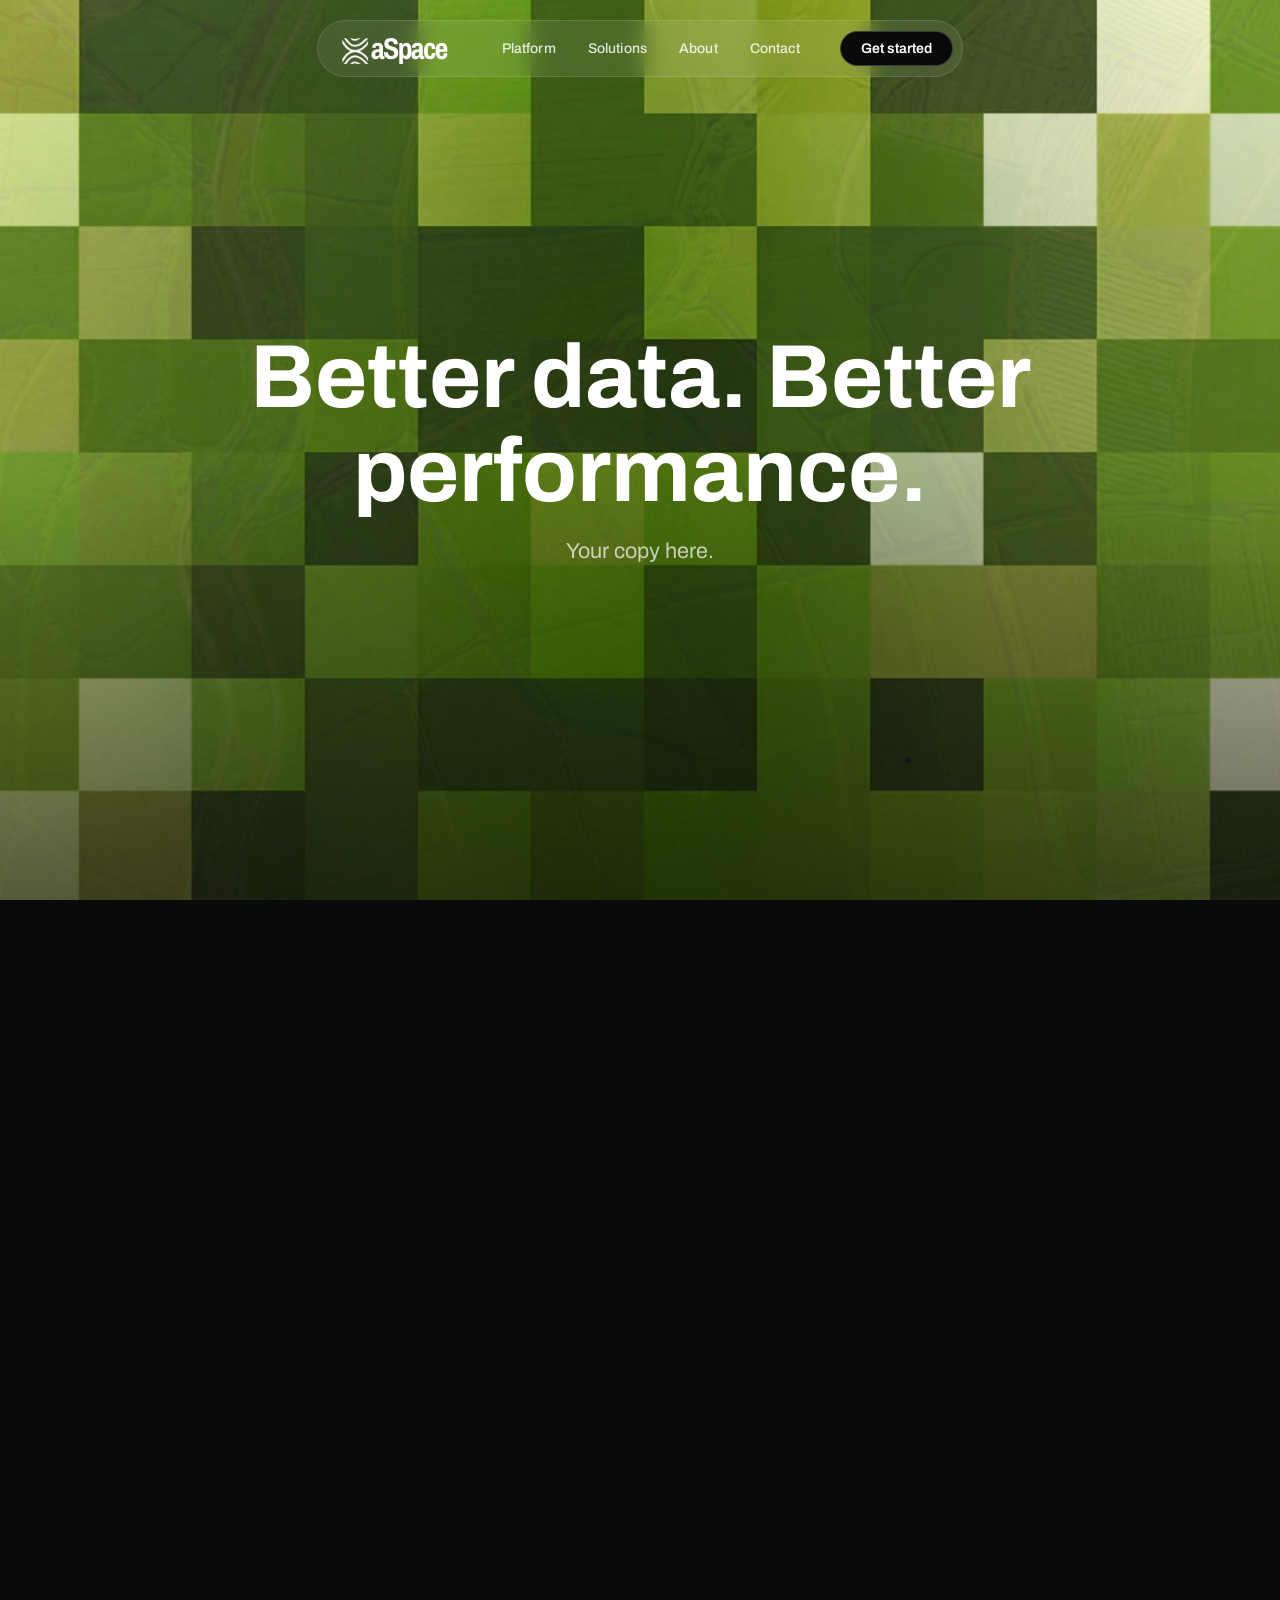
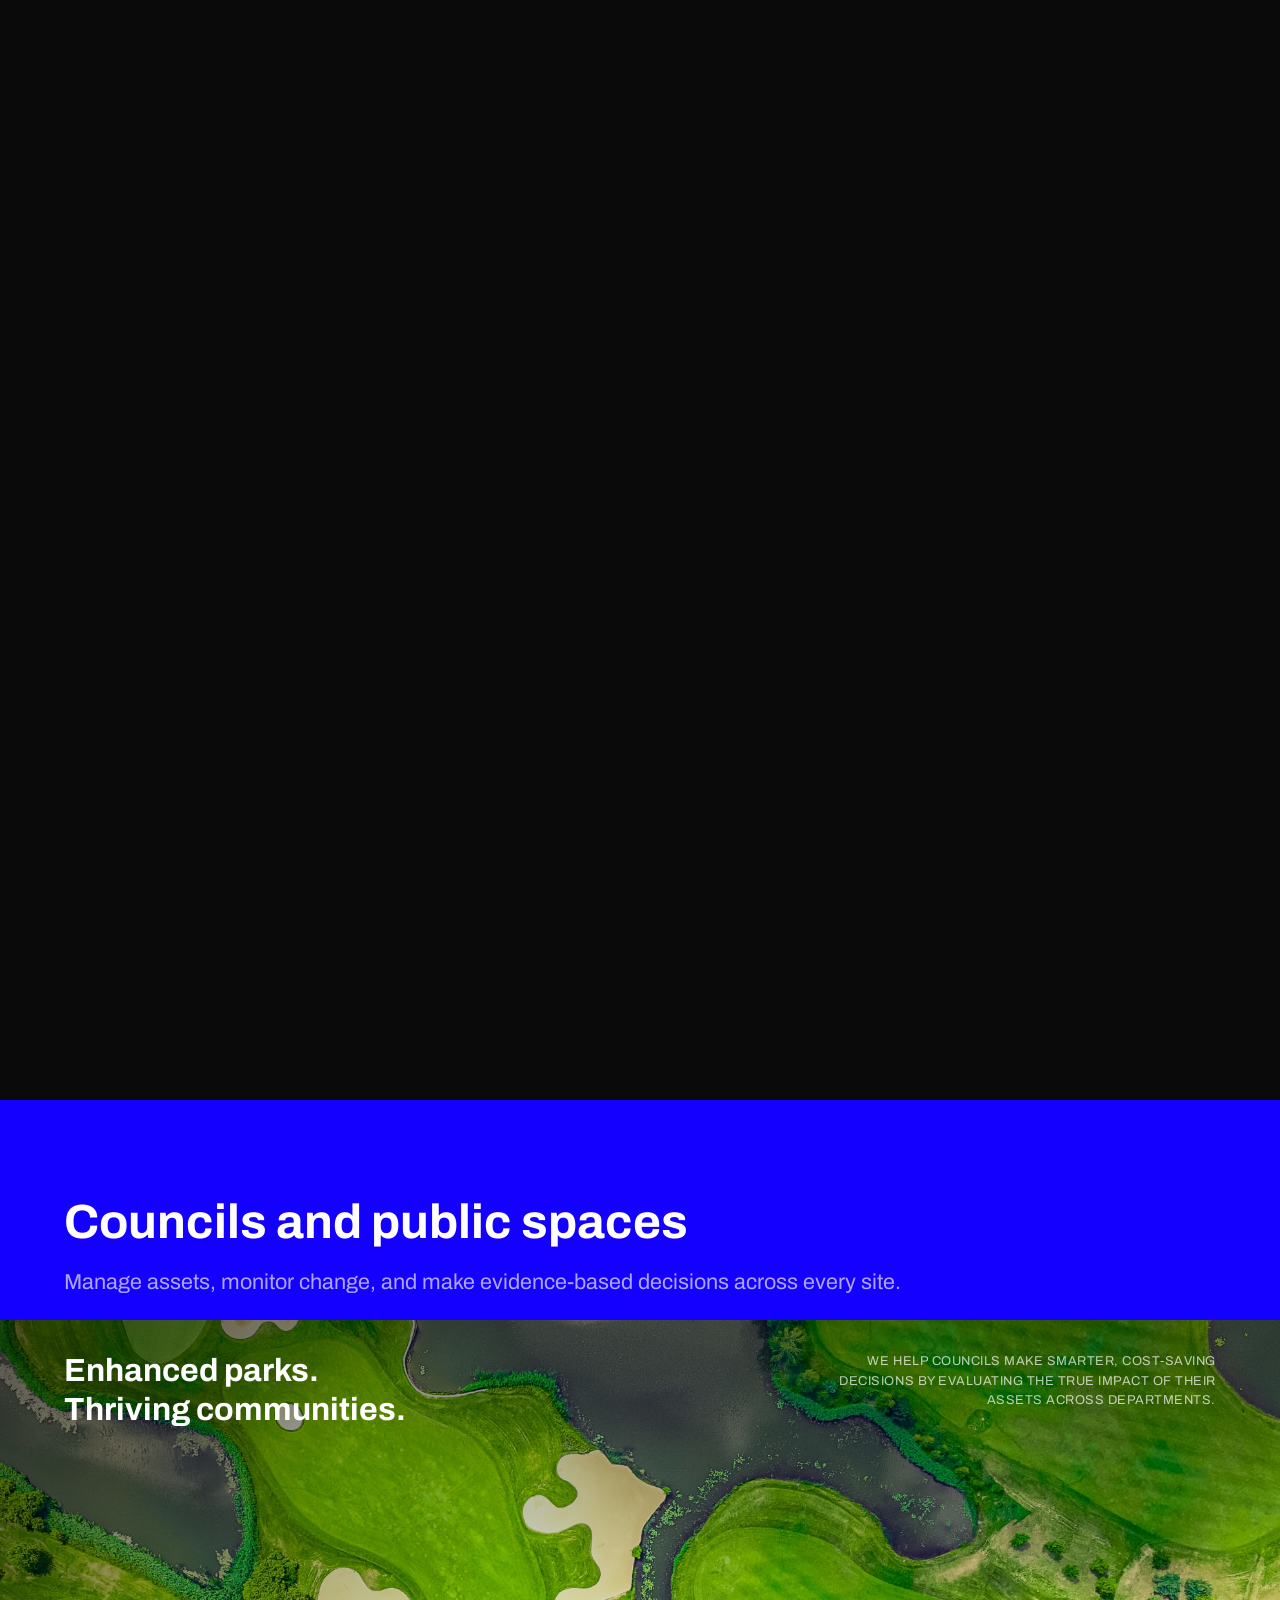
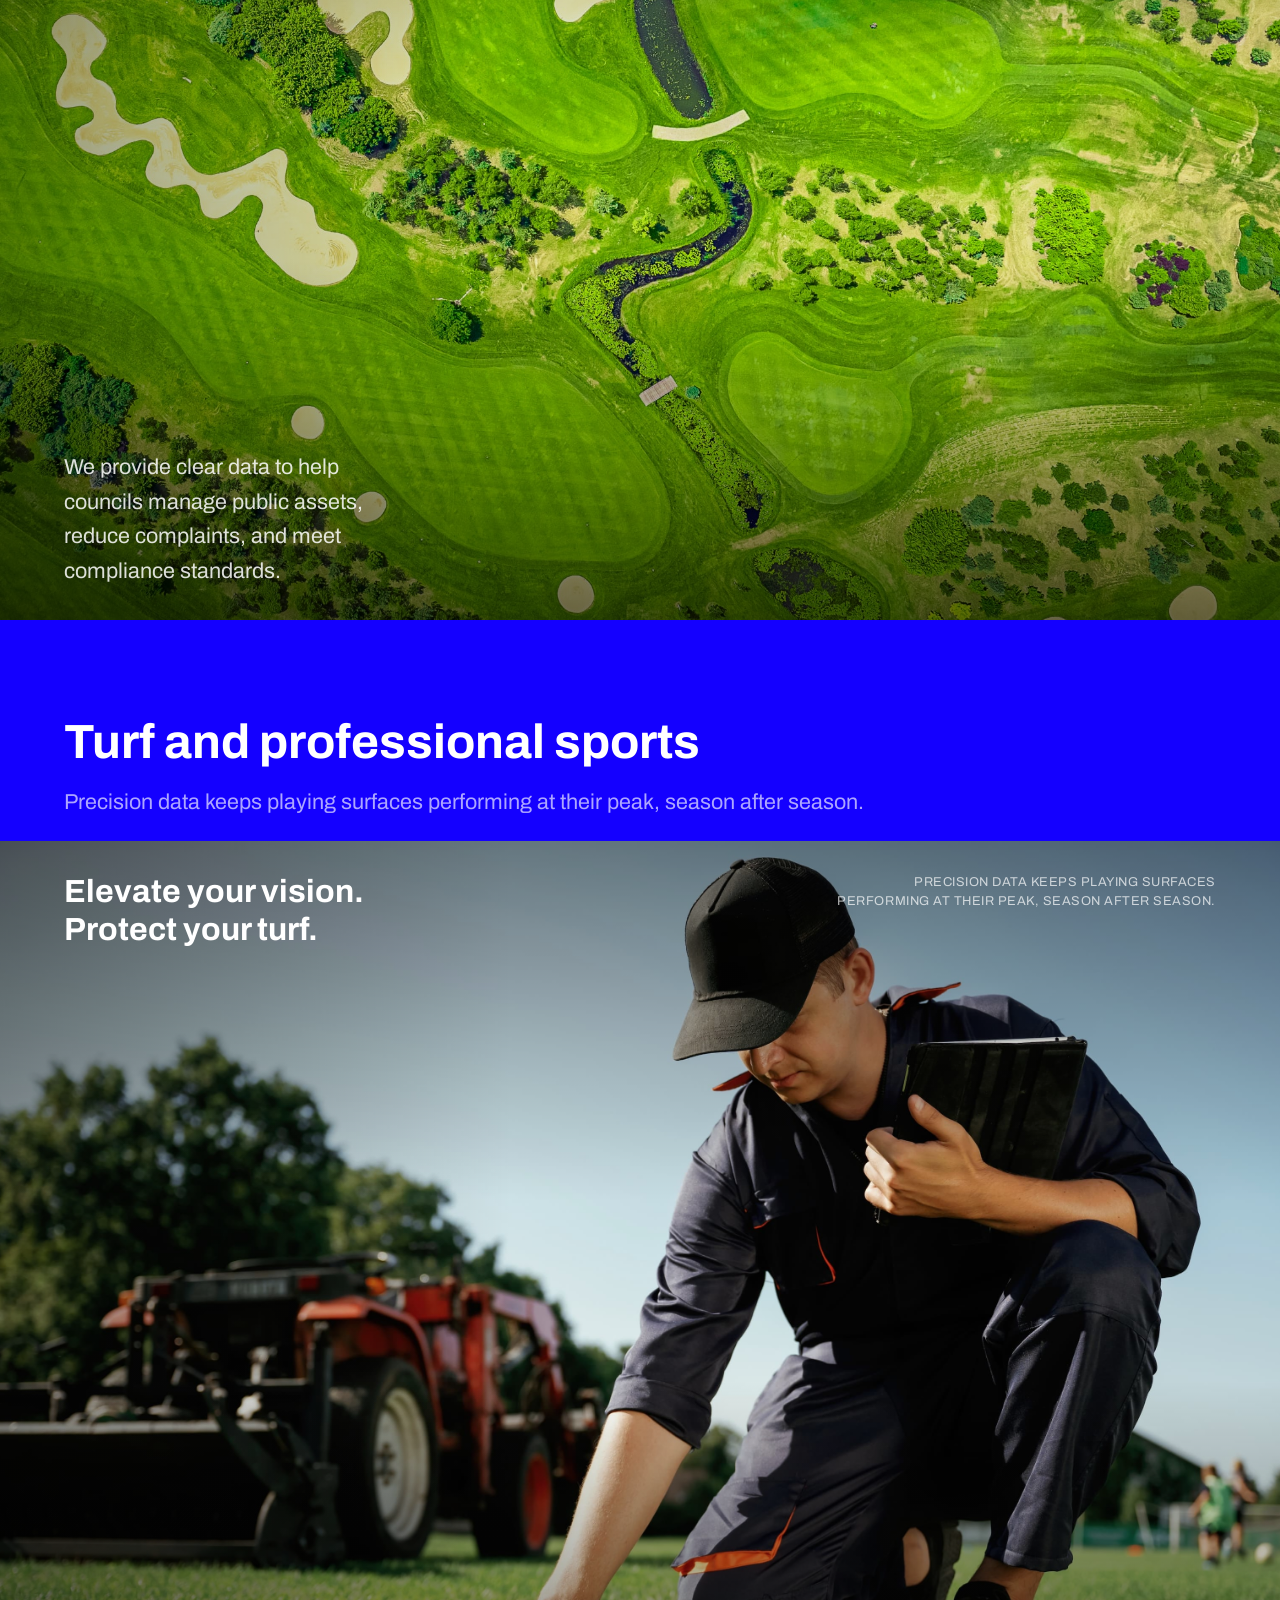
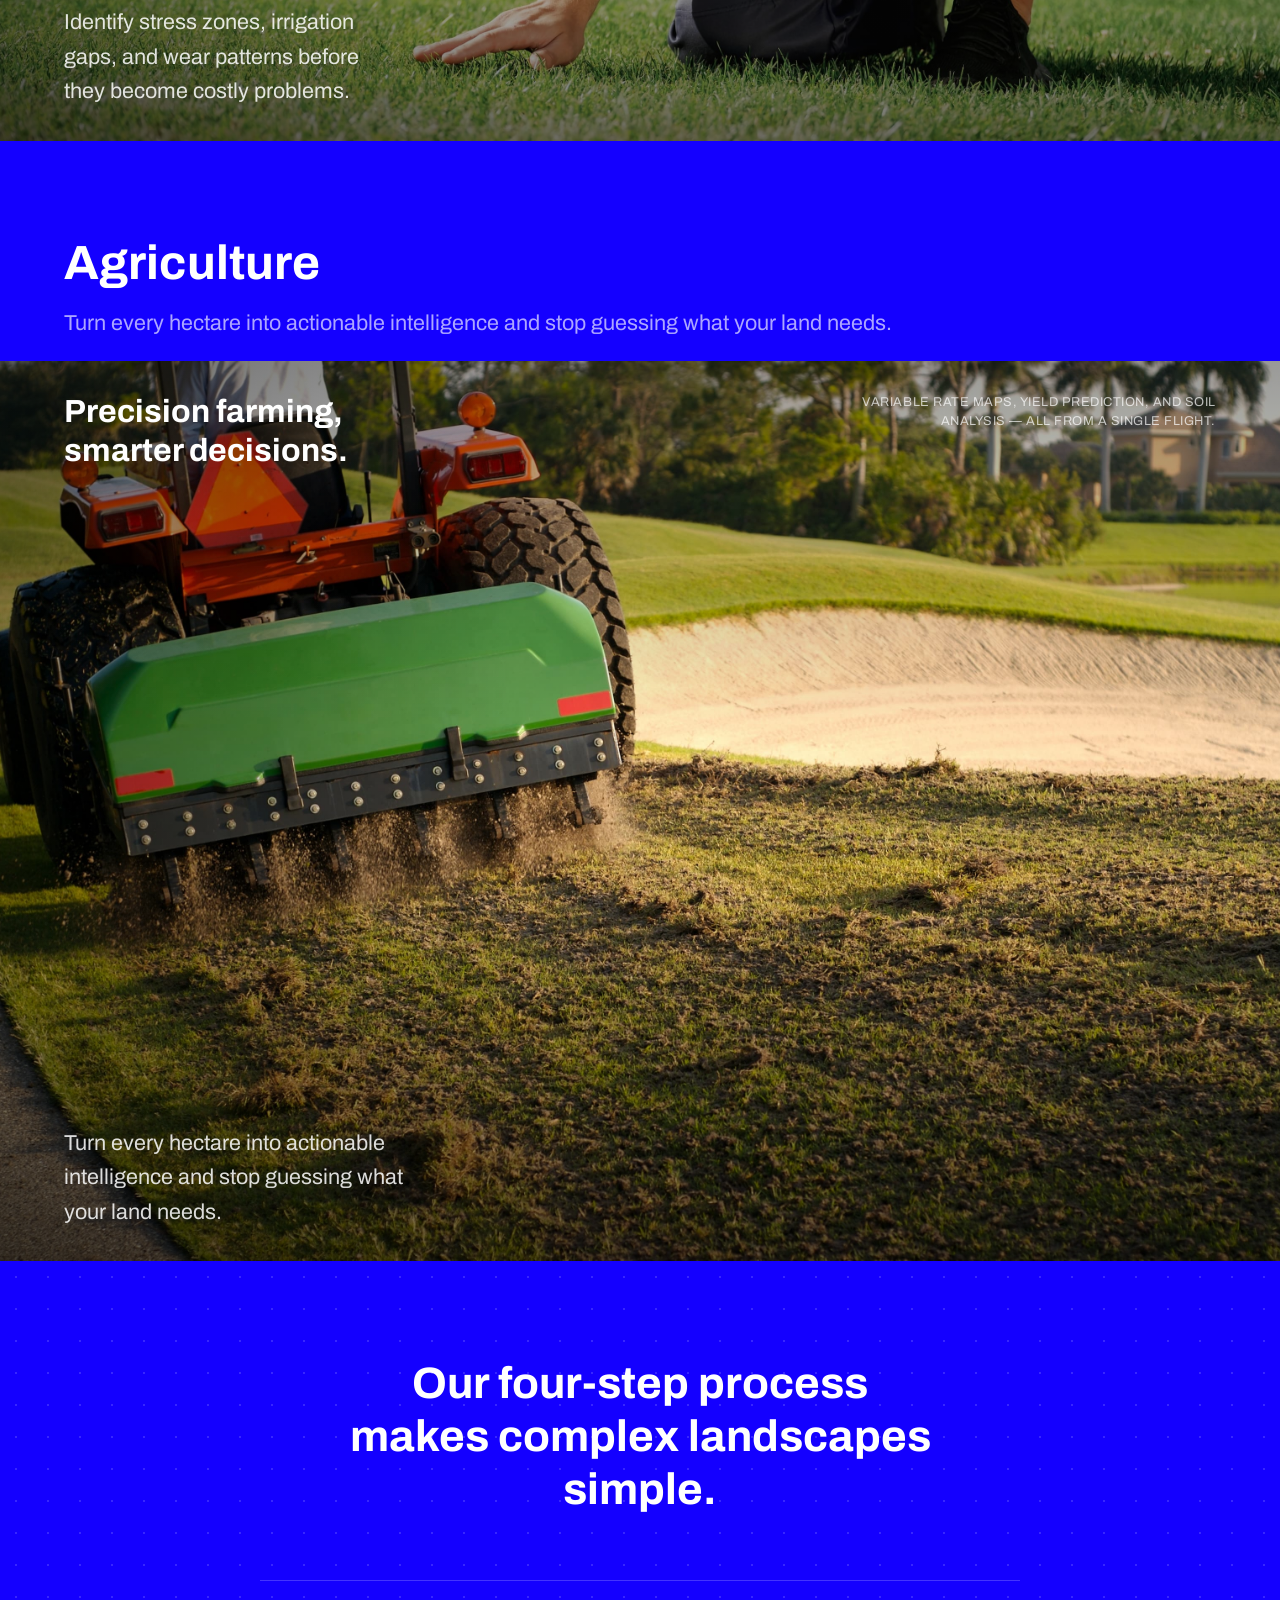
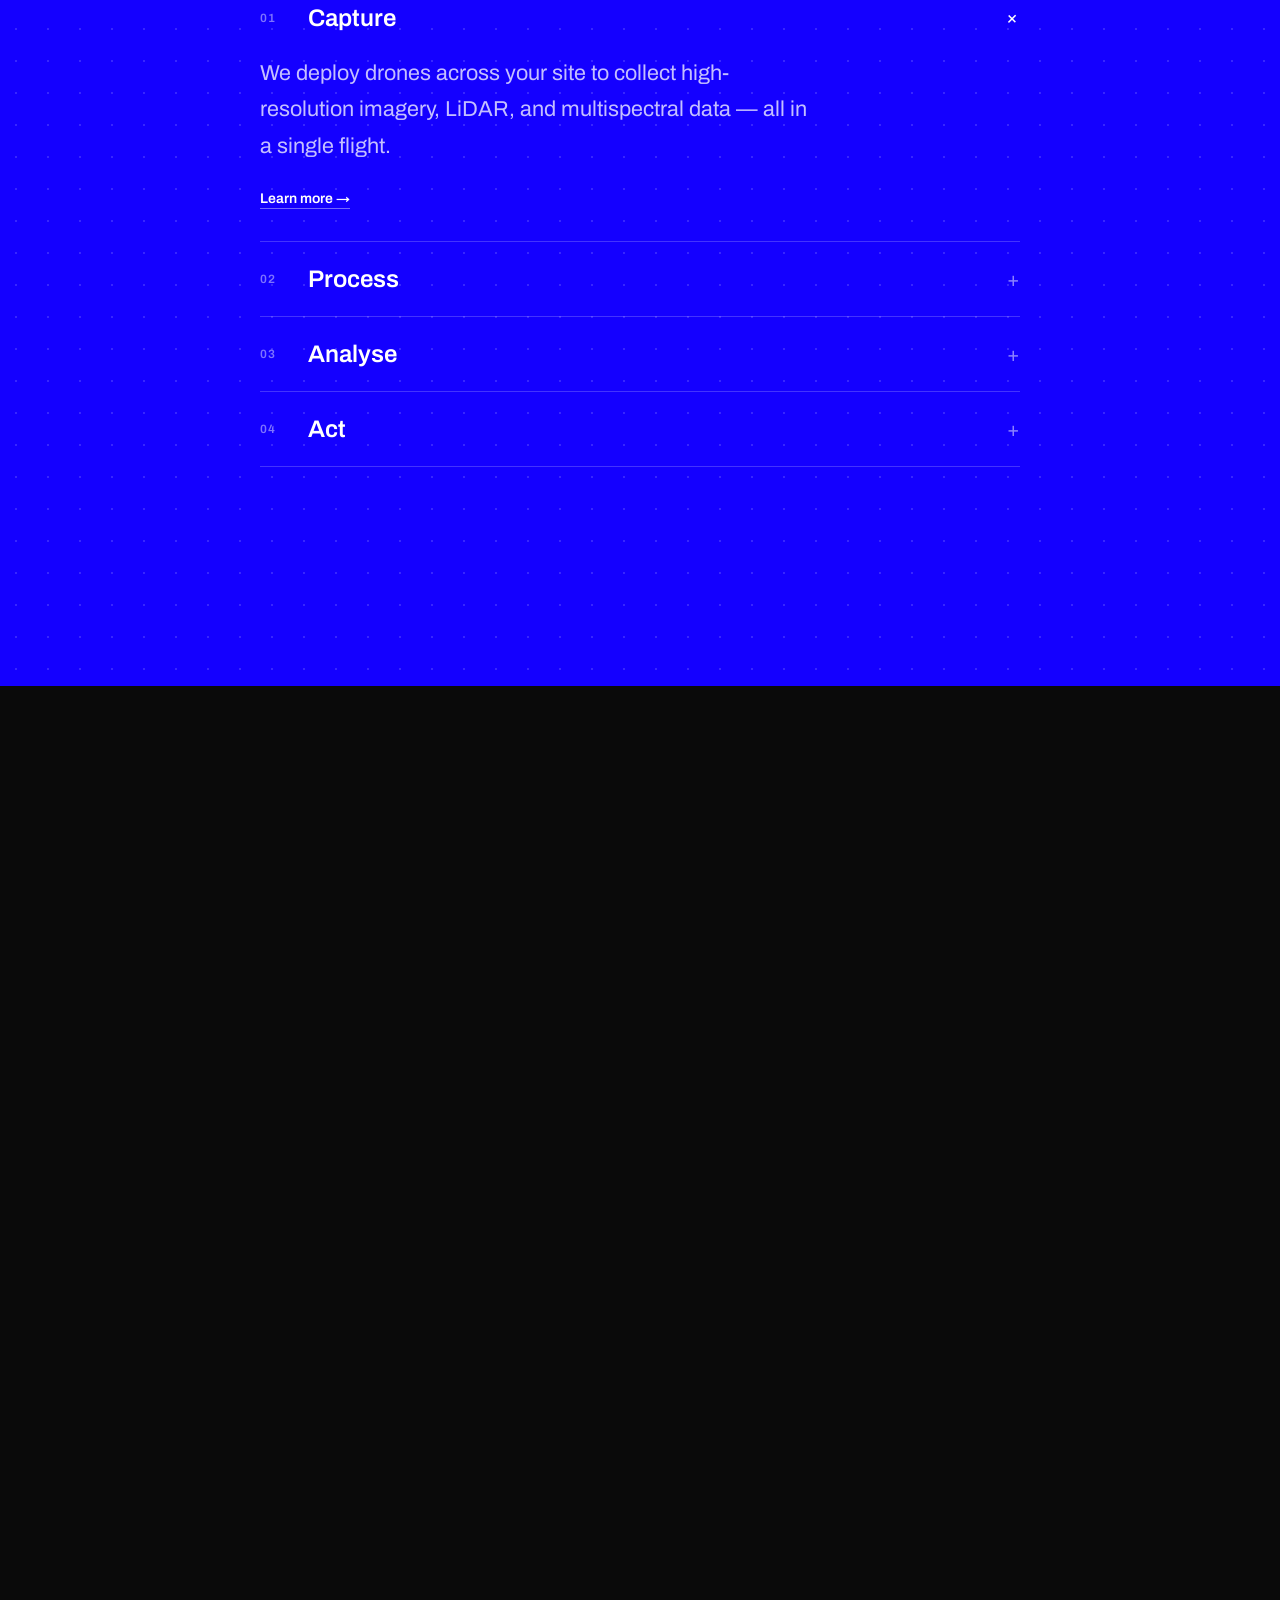
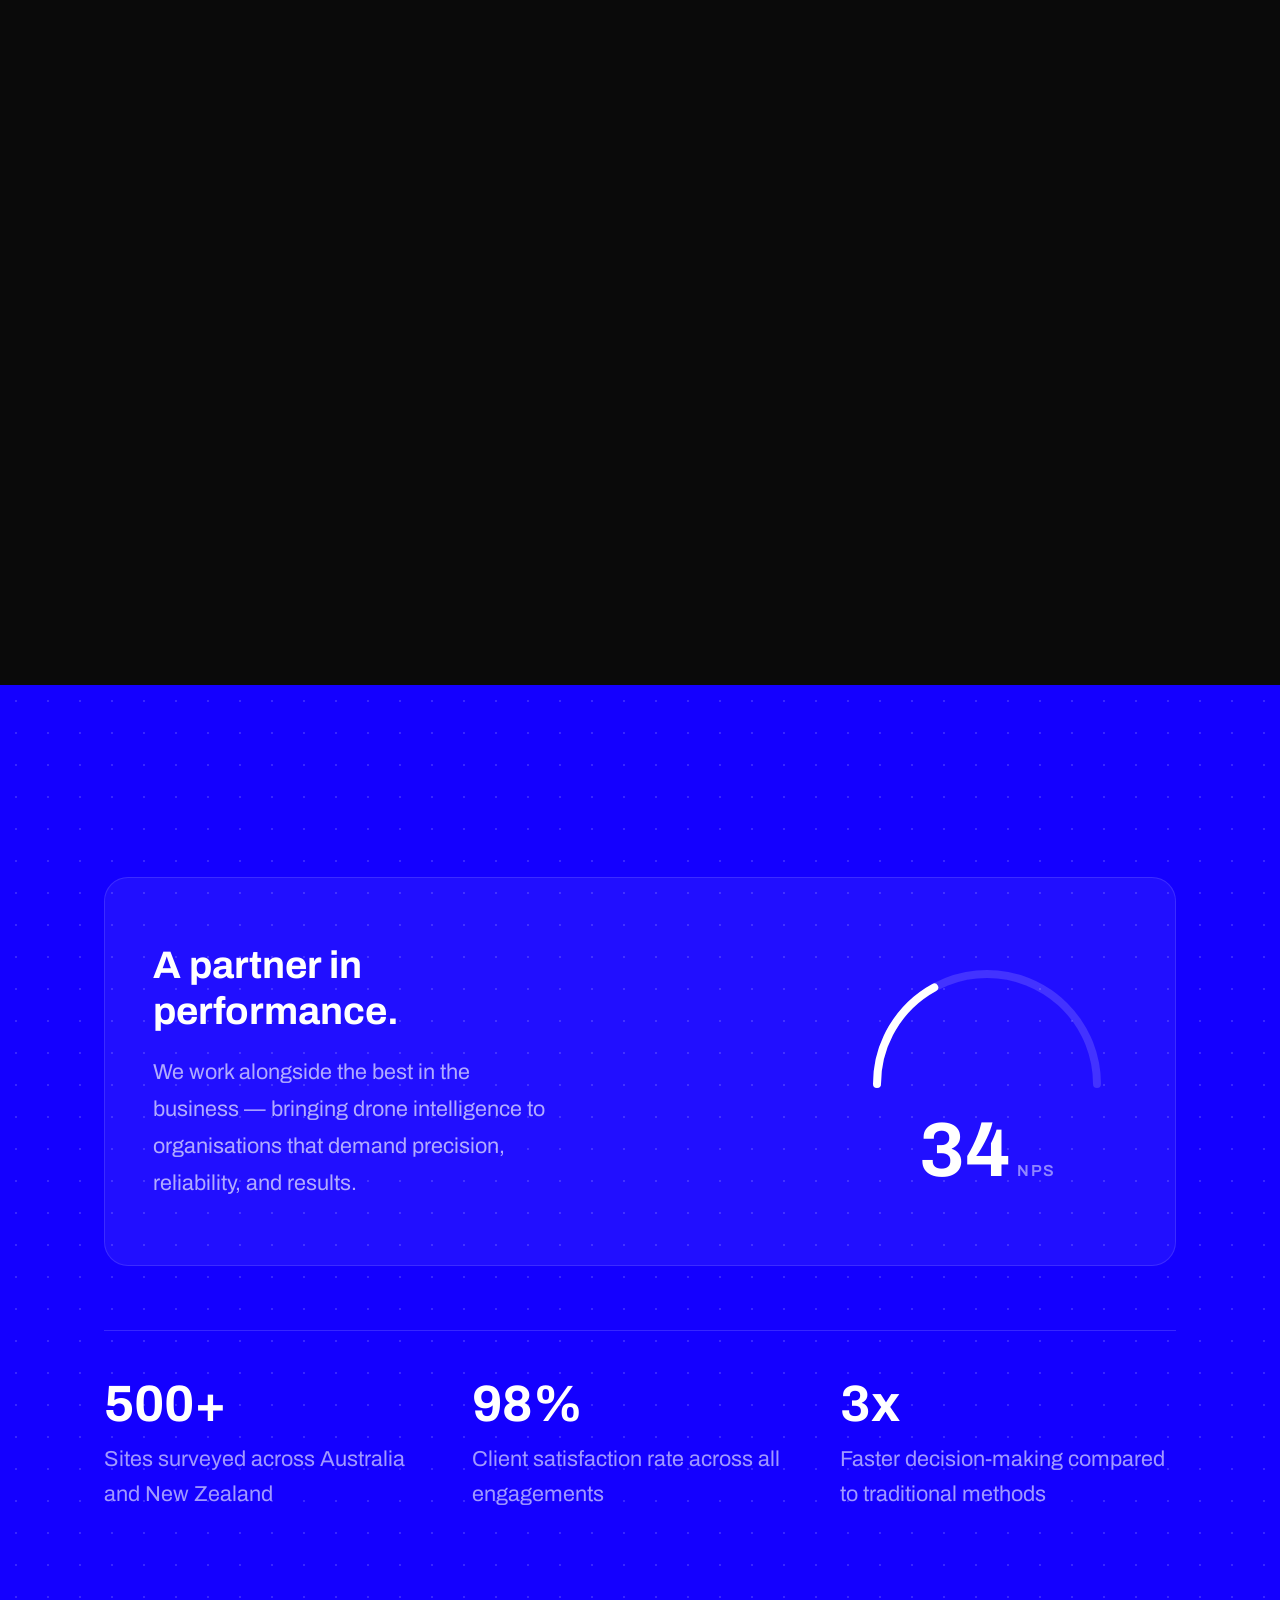
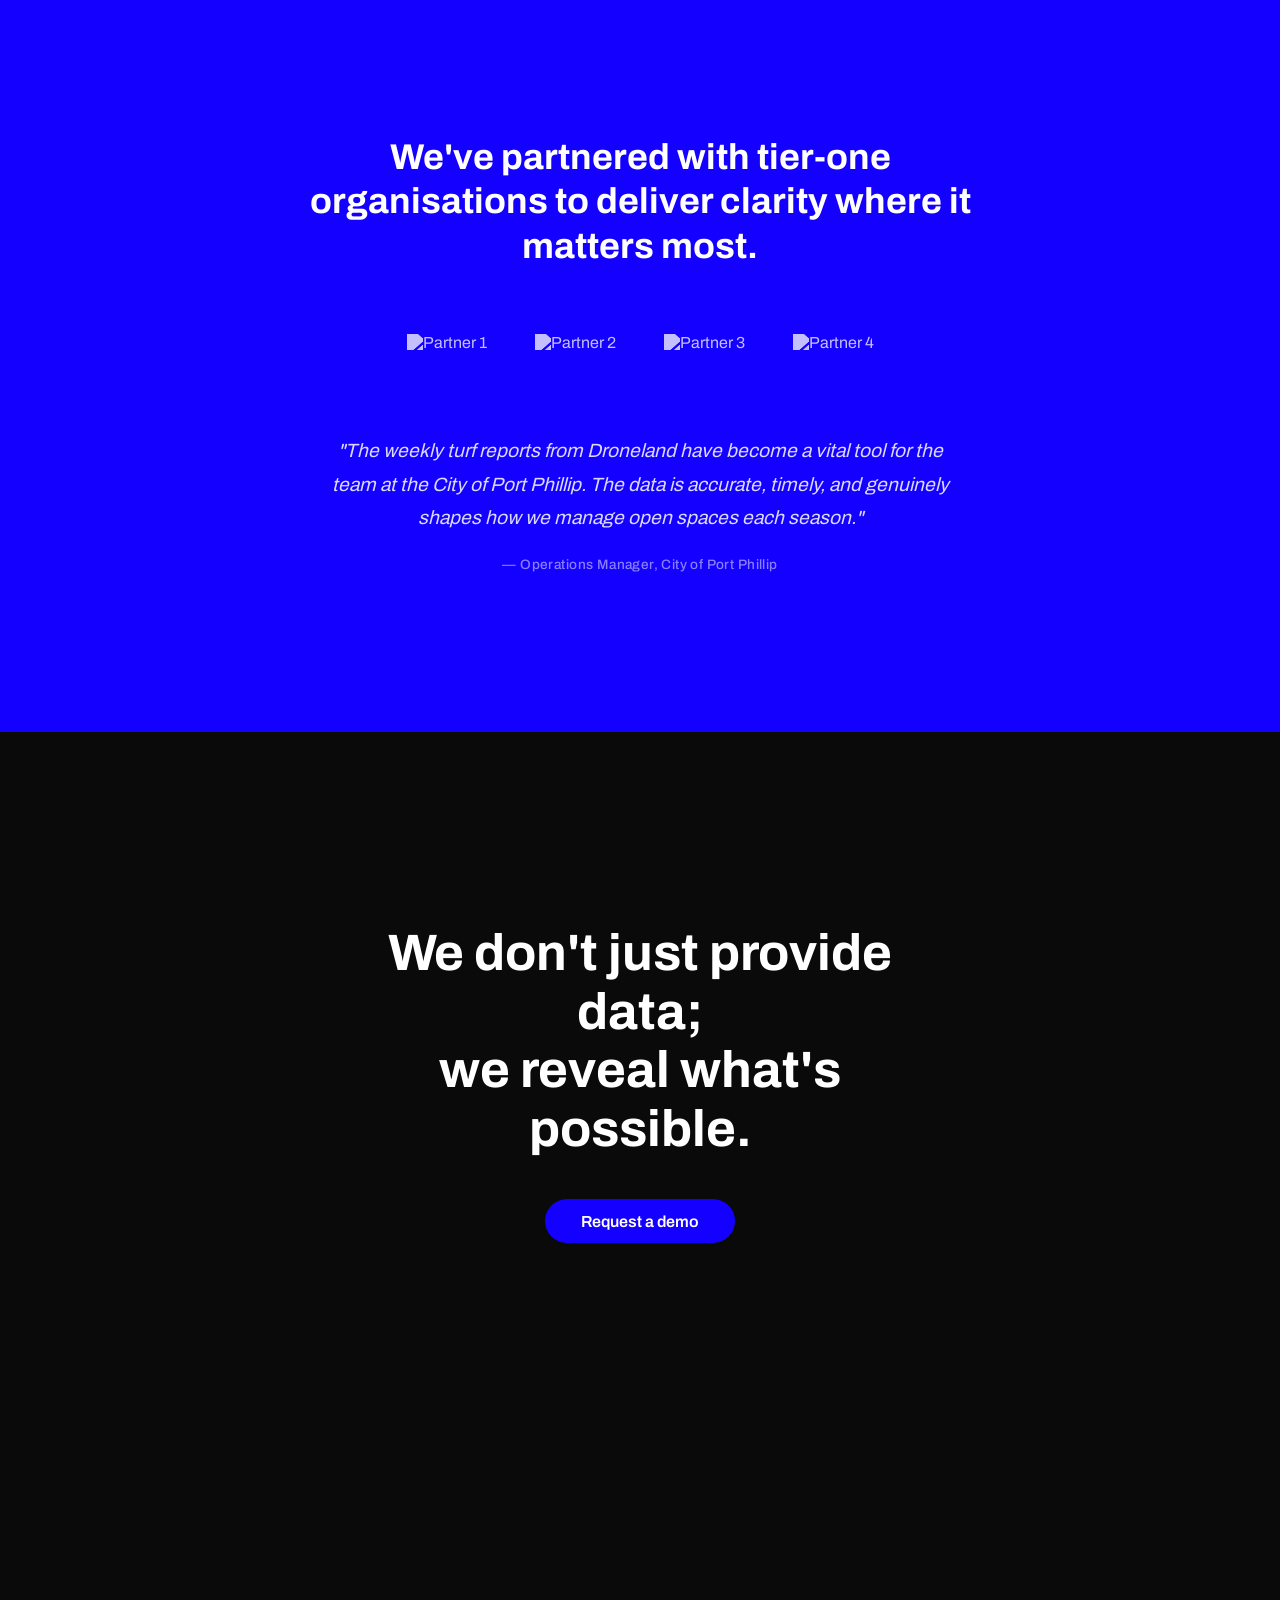
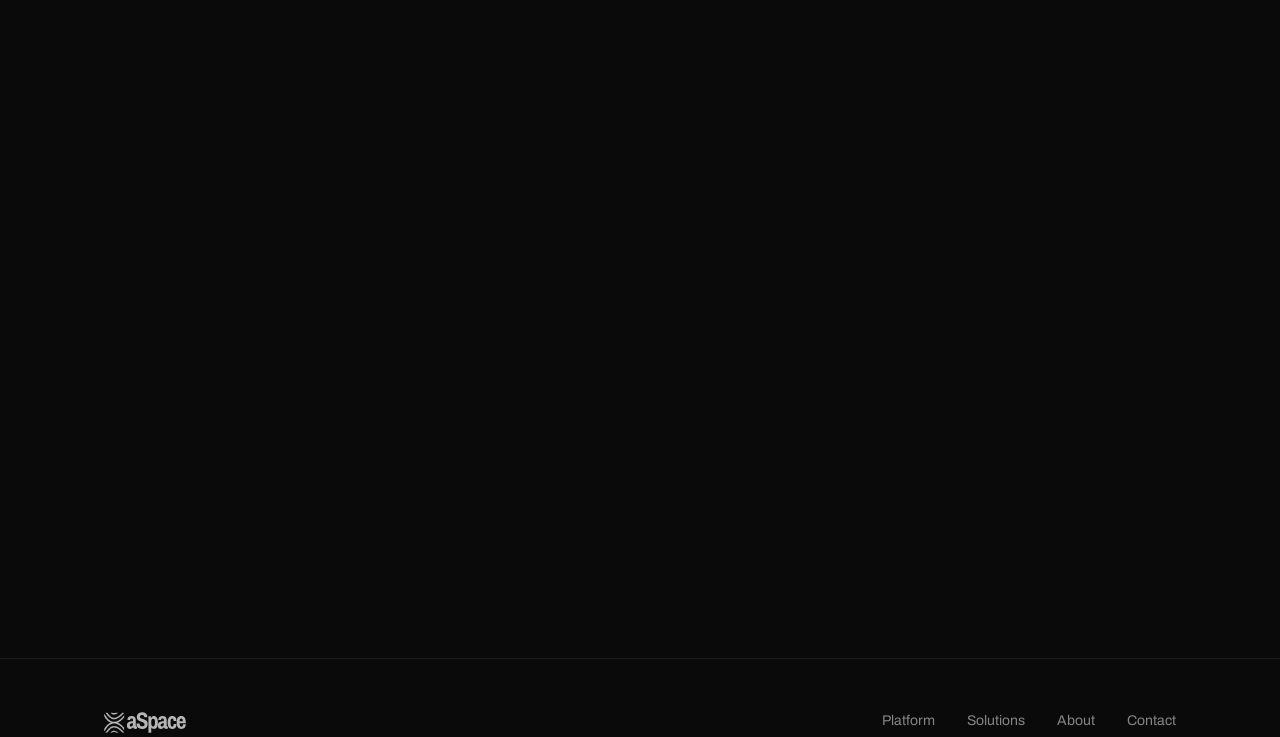
==== commit f37894ec: "fixed issue with parallax in v1" ====
--- a/index.html
+++ b/index.html
@@ -40,10 +40,10 @@
         <img src="assets/images/logo.svg" alt="Droneland" />
       </a>
       <nav class="navbar__links">
-        <a href="#">Platform</a>
-        <a href="#">Solutions</a>
-        <a href="#">About</a>
-        <a href="#">Contact</a>
+        <a href="platform.html">Platform</a>
+        <a href="solutions.html">Solutions</a>
+        <a href="about.html">About</a>
+        <a href="contact.html">Contact</a>
       </nav>
       <a href="#" class="btn btn--dark navbar__cta">Get started</a>
     </div>
--- a/assets/css/navbar.css
+++ b/assets/css/navbar.css
@@ -23,11 +23,12 @@
   -webkit-backdrop-filter: blur(12px);
   border: 1px solid rgba(255, 255, 255, 0.12);
   transition:
-    margin     0.8s cubic-bezier(0.65, 0, 0.35, 1),
-    padding    0.8s cubic-bezier(0.65, 0, 0.35, 1),
-    gap        0.8s cubic-bezier(0.65, 0, 0.35, 1),
+    width 0.8s cubic-bezier(0.65, 0, 0.35, 1),
+    margin 0.8s cubic-bezier(0.65, 0, 0.35, 1),
+    padding 0.8s cubic-bezier(0.65, 0, 0.35, 1),
+    gap 0.8s cubic-bezier(0.65, 0, 0.35, 1),
     background 0.4s ease,
-    border     0.4s ease;
+    border 0.4s ease;
 }
 
 /* ─── Logo ──────────────────────────────────────────── */
@@ -80,7 +81,7 @@
 
 /* The inner becomes transparent — individual pills handle bg */
 #navbar.is-collapsed .navbar__inner {
-  width: calc(100% - 3rem);
+  width: calc(100vw - 3rem);
   margin: 1.25rem 1.5rem 0;
   display: flex;
   justify-content: space-between;
--- a/assets/css/sections-sticky.css
+++ b/assets/css/sections-sticky.css
@@ -14,7 +14,7 @@
   top: 0;
   z-index: 10;
   background: var(--blue);
-  padding: 1.5rem var(--gutter) 1.25rem;
+  padding: 6rem var(--gutter) 1.25rem;
 }
 
 /* ─── Category heading ──────────────────────────────── */
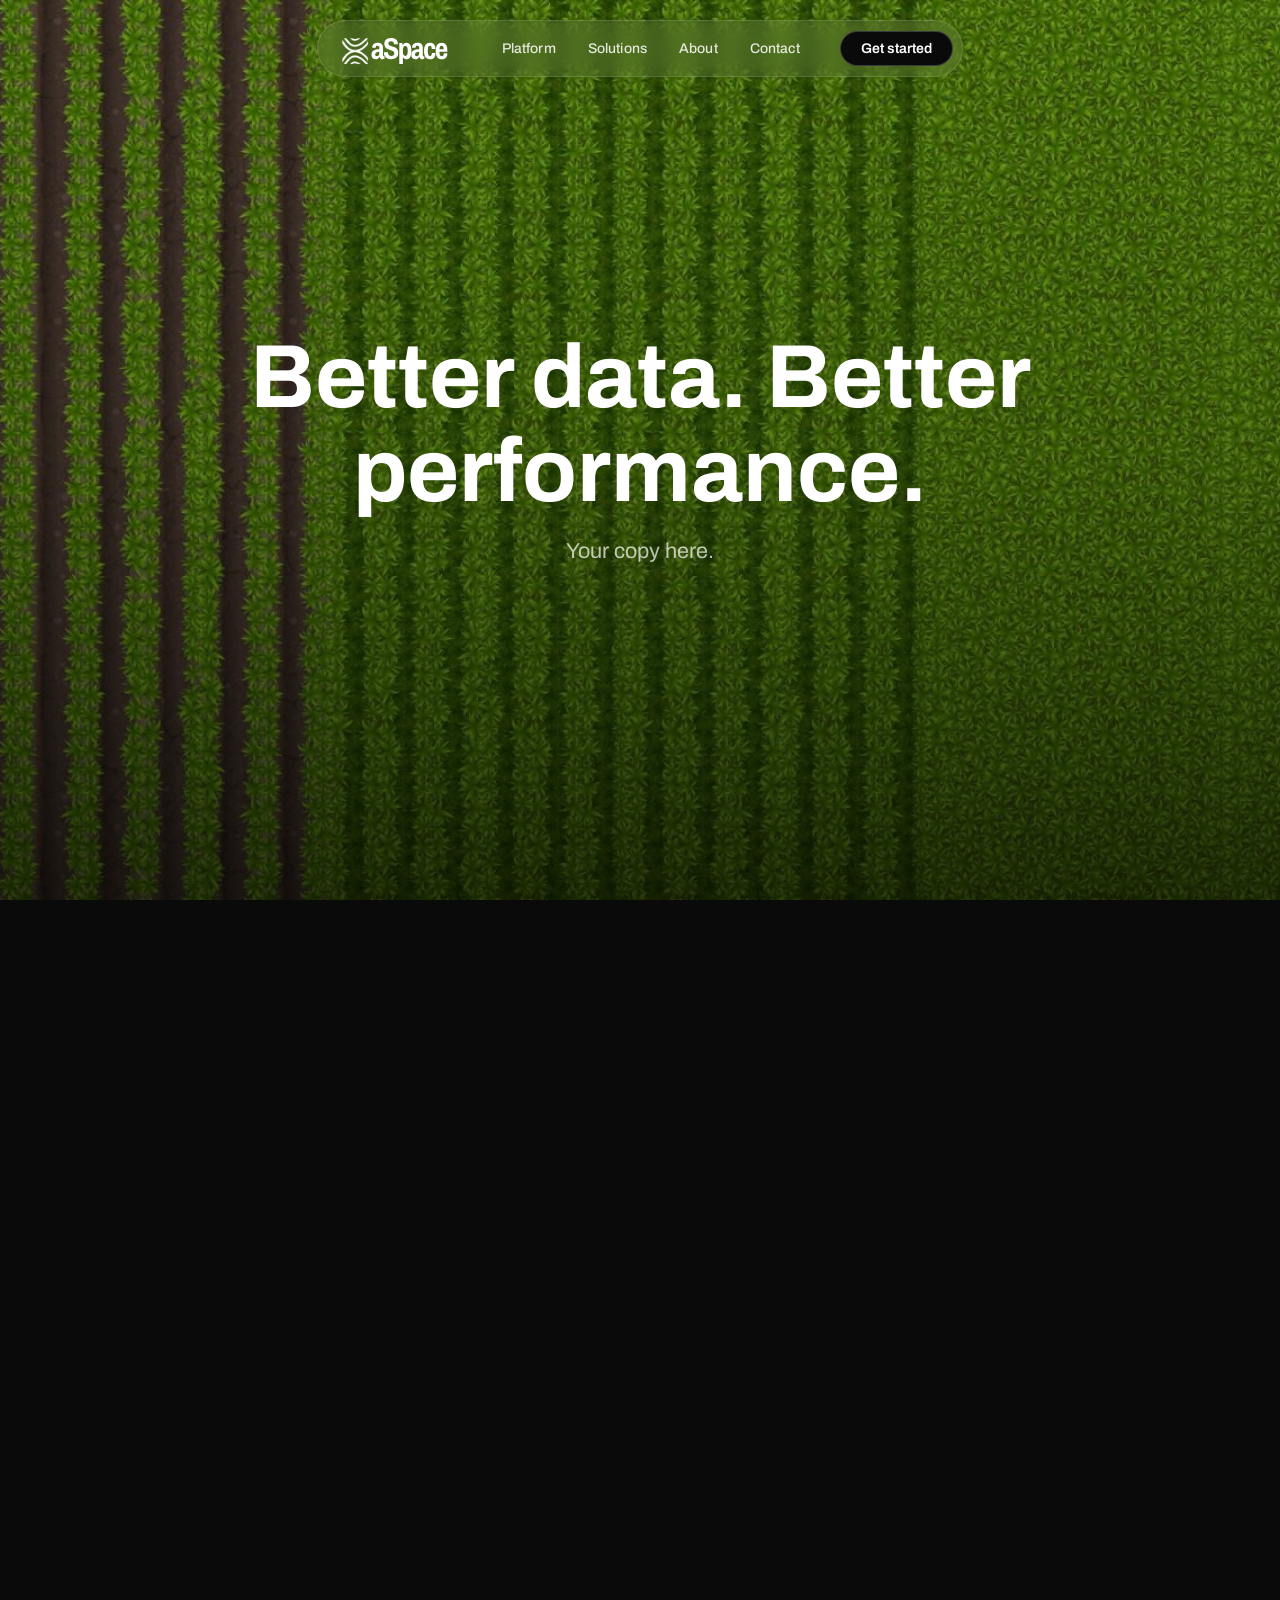
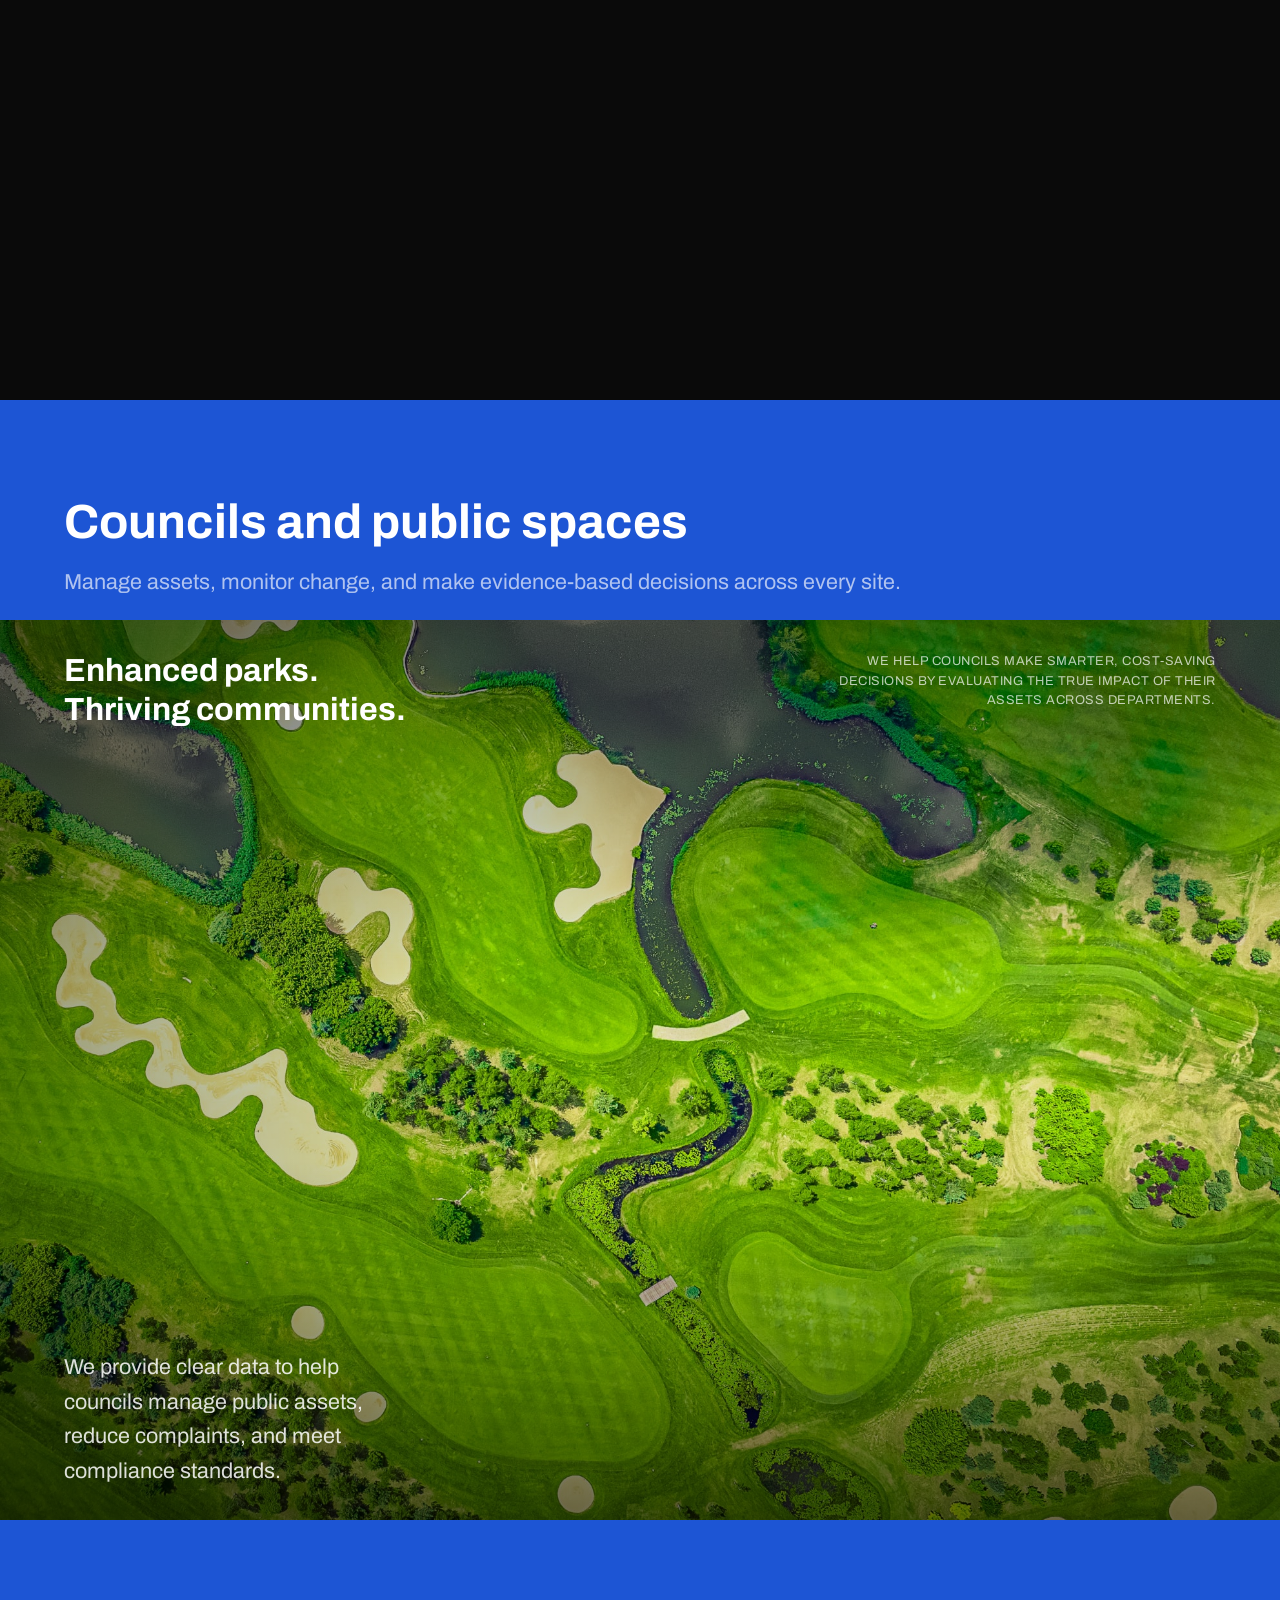
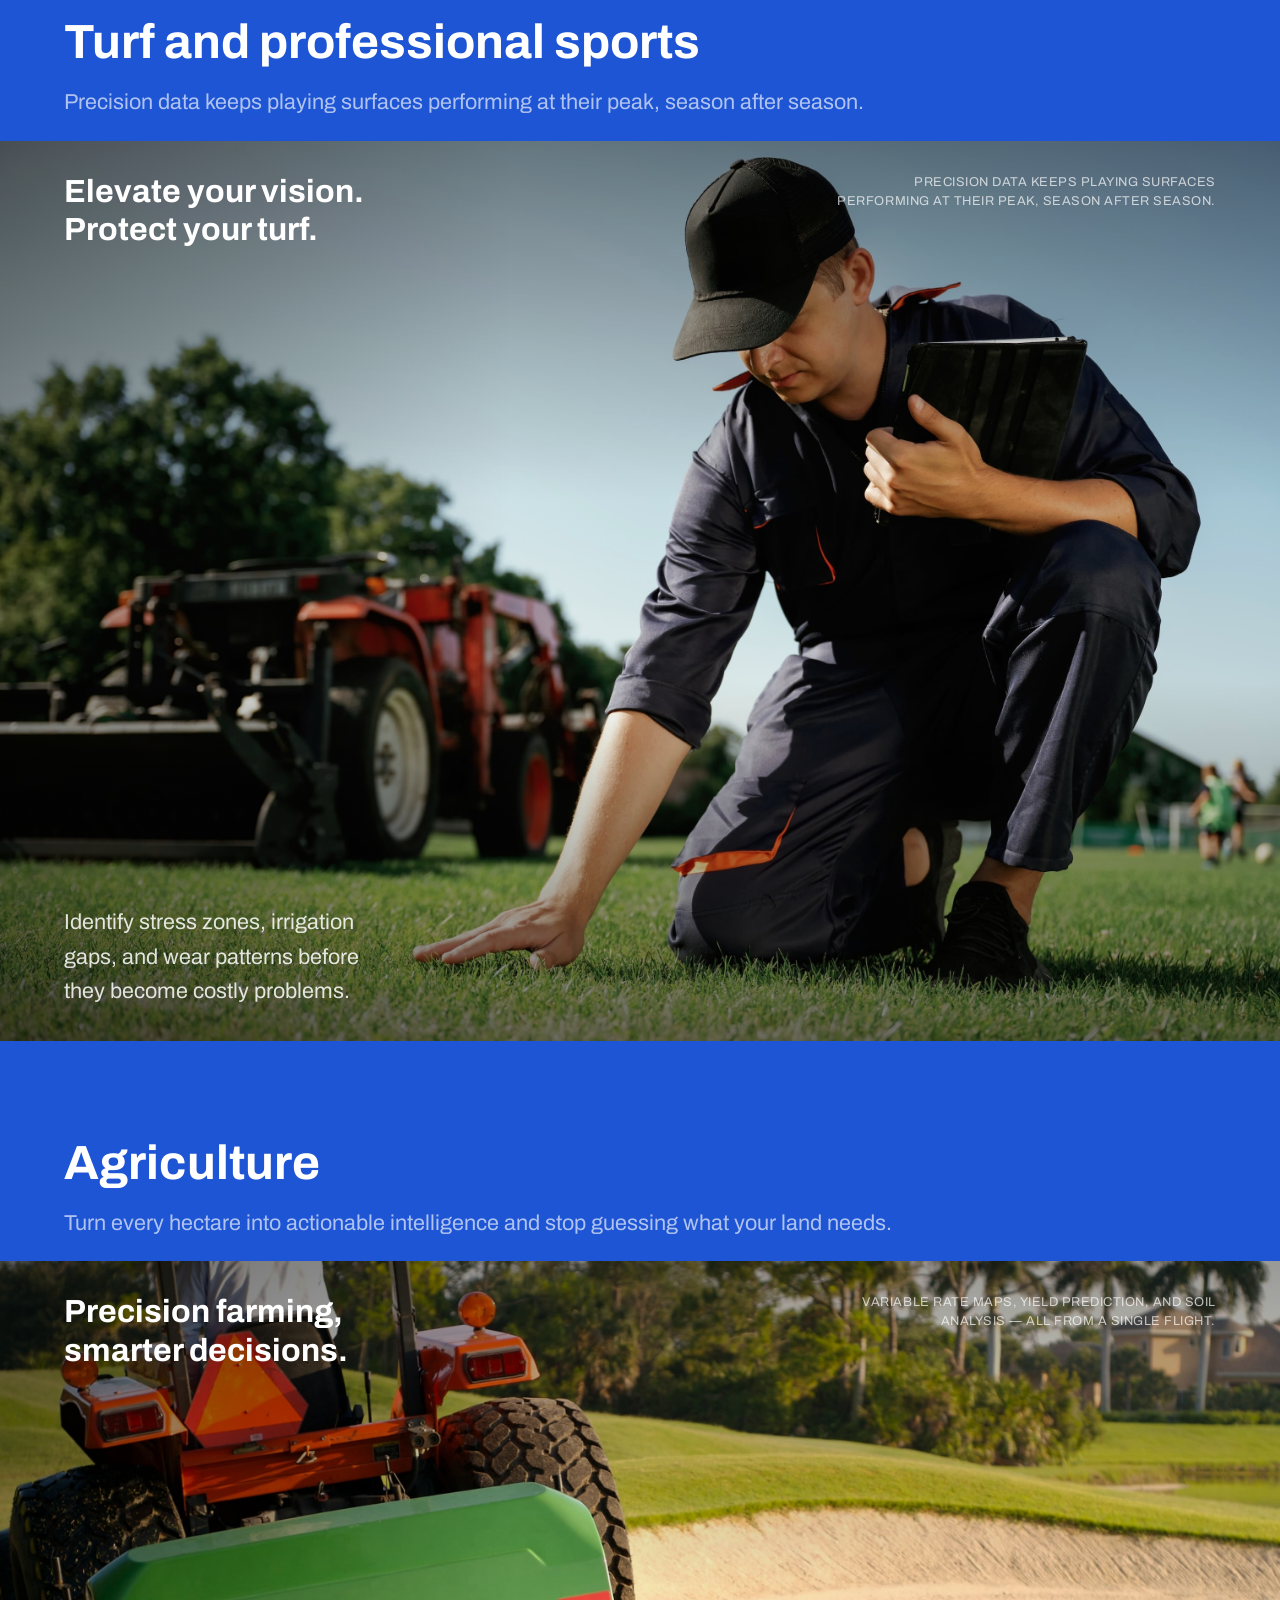
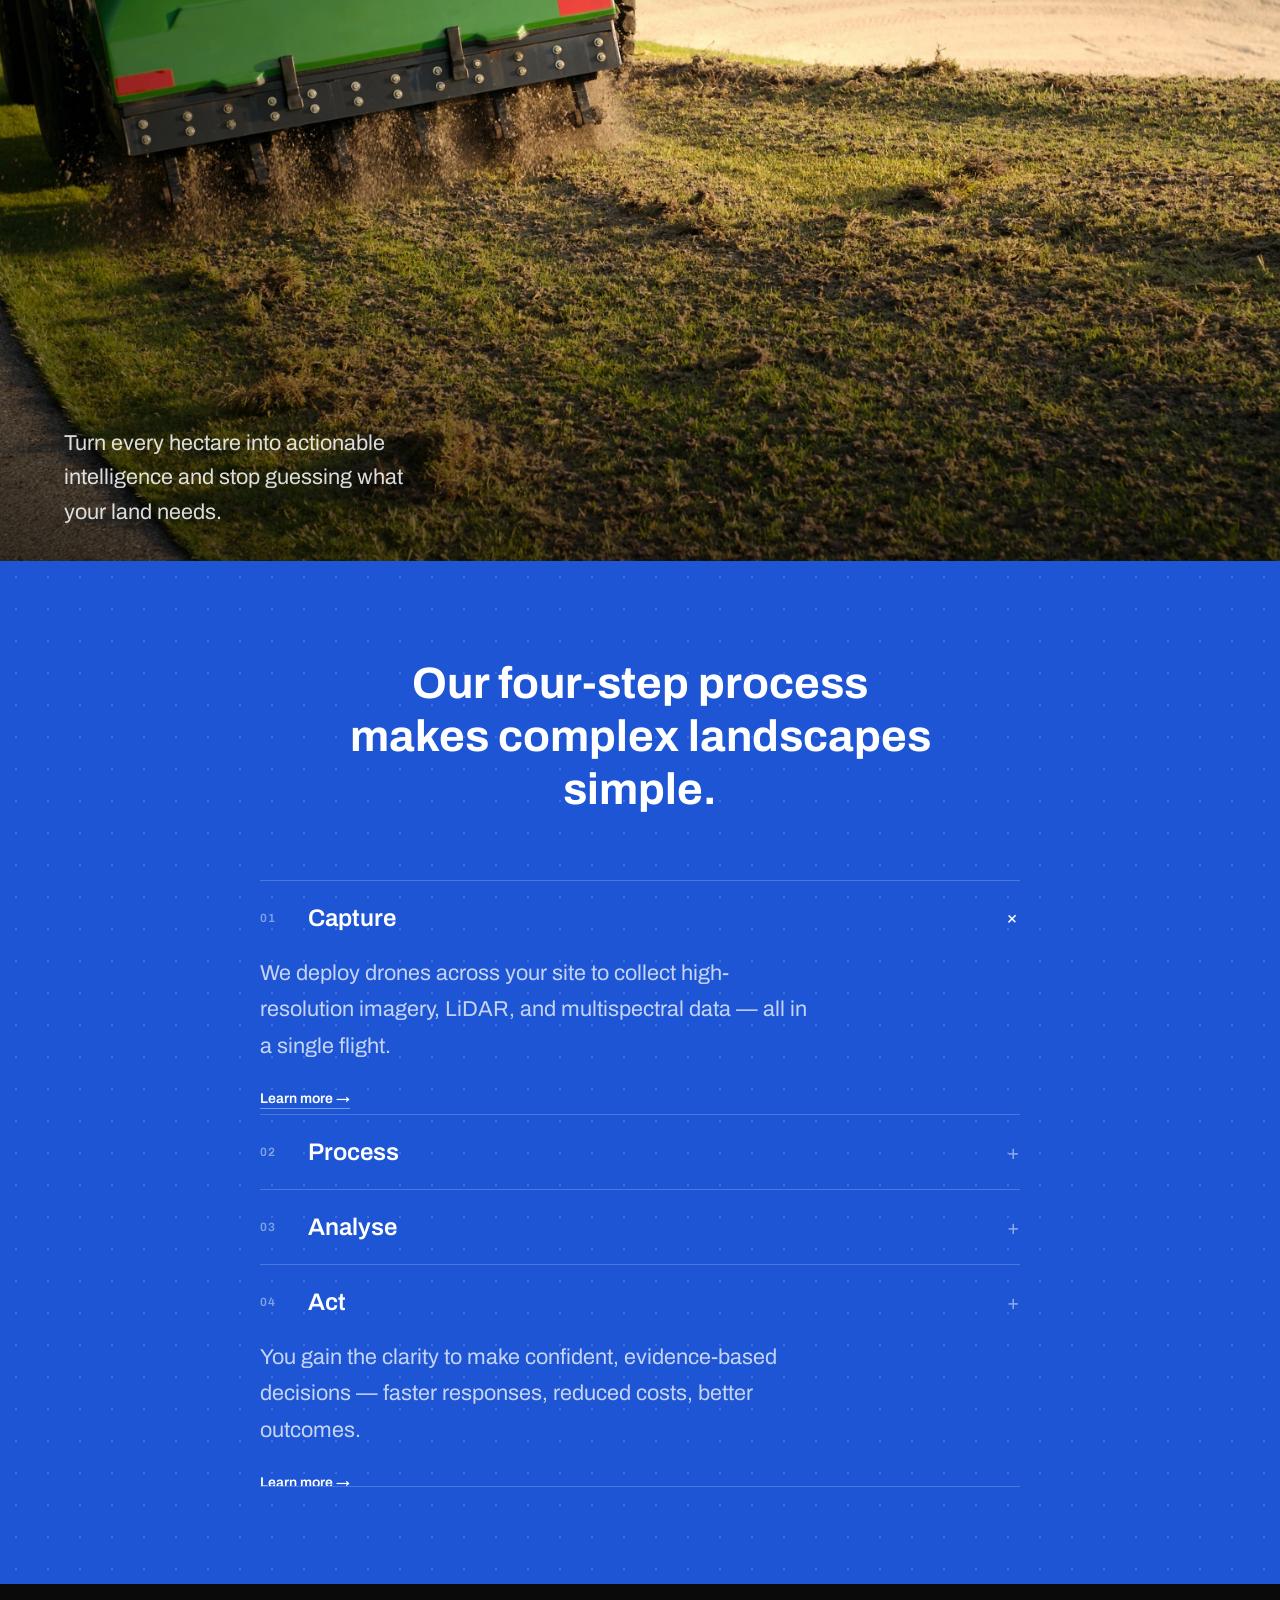
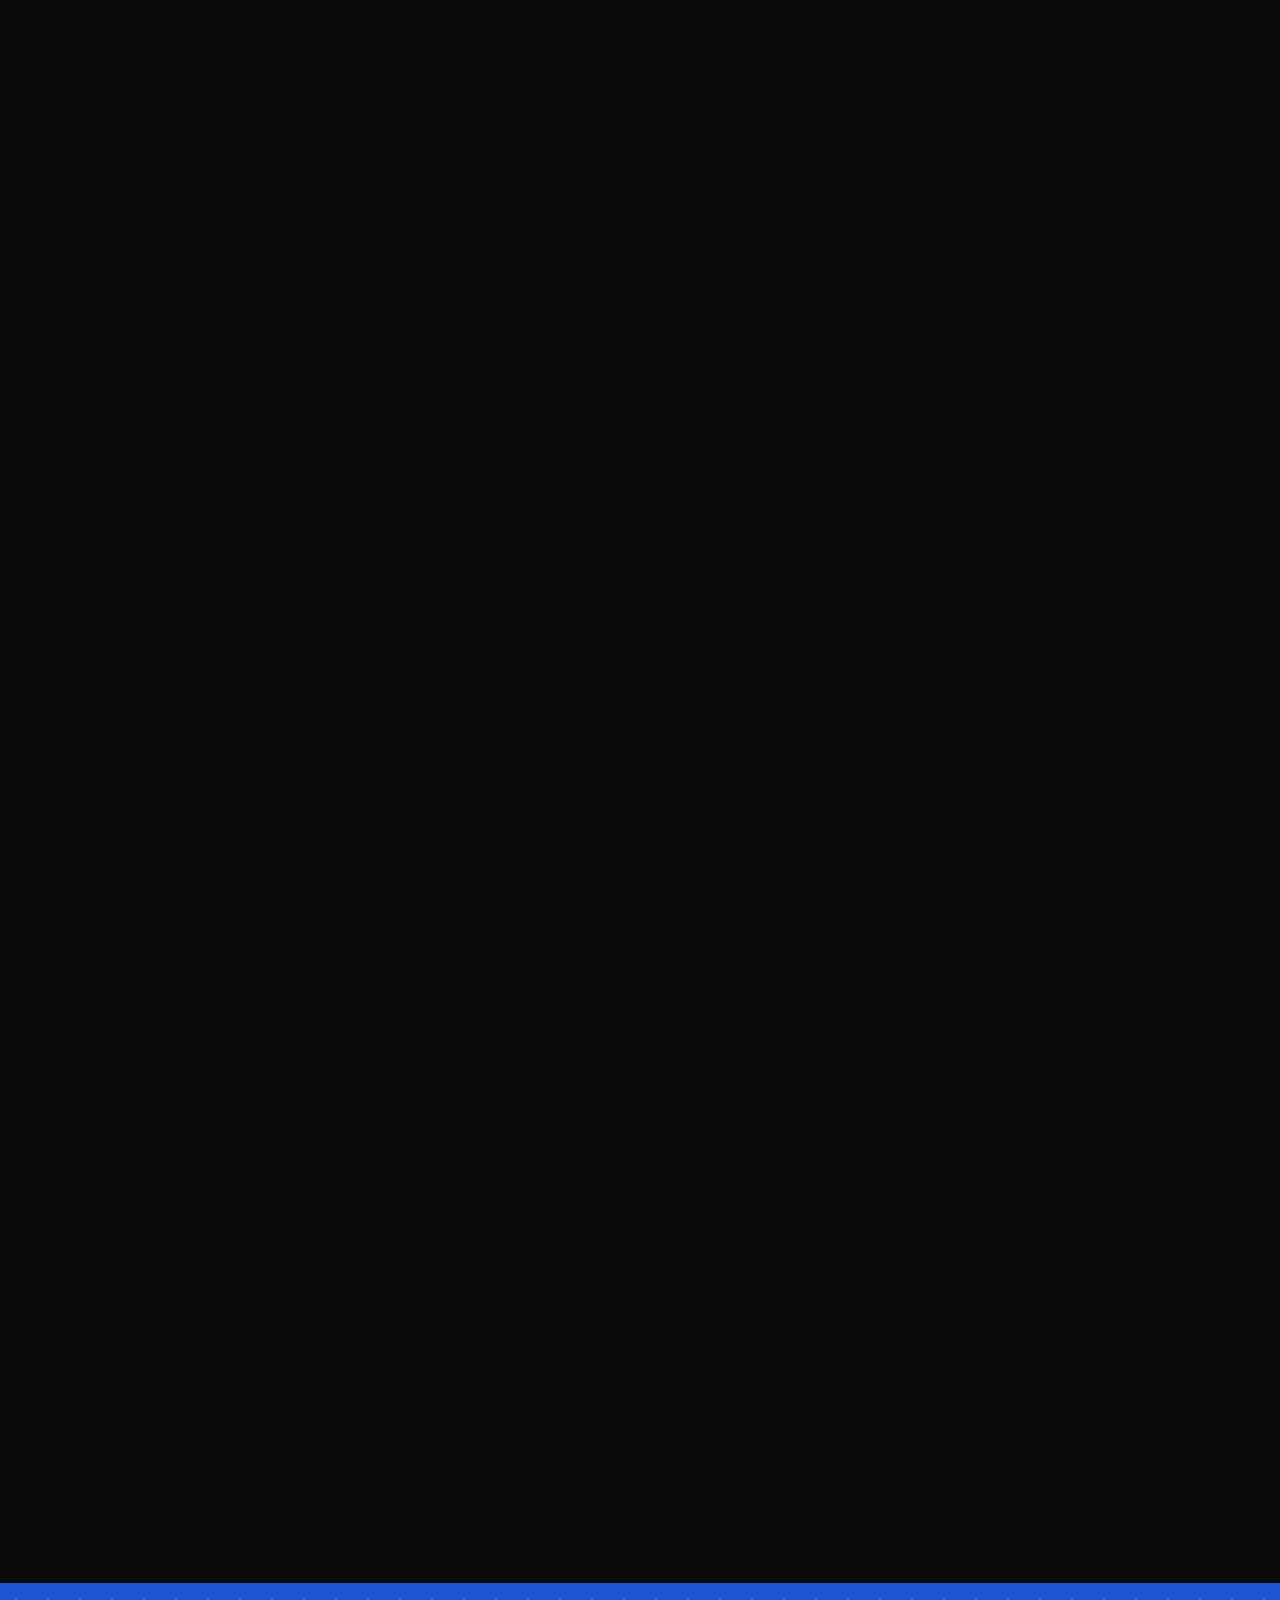
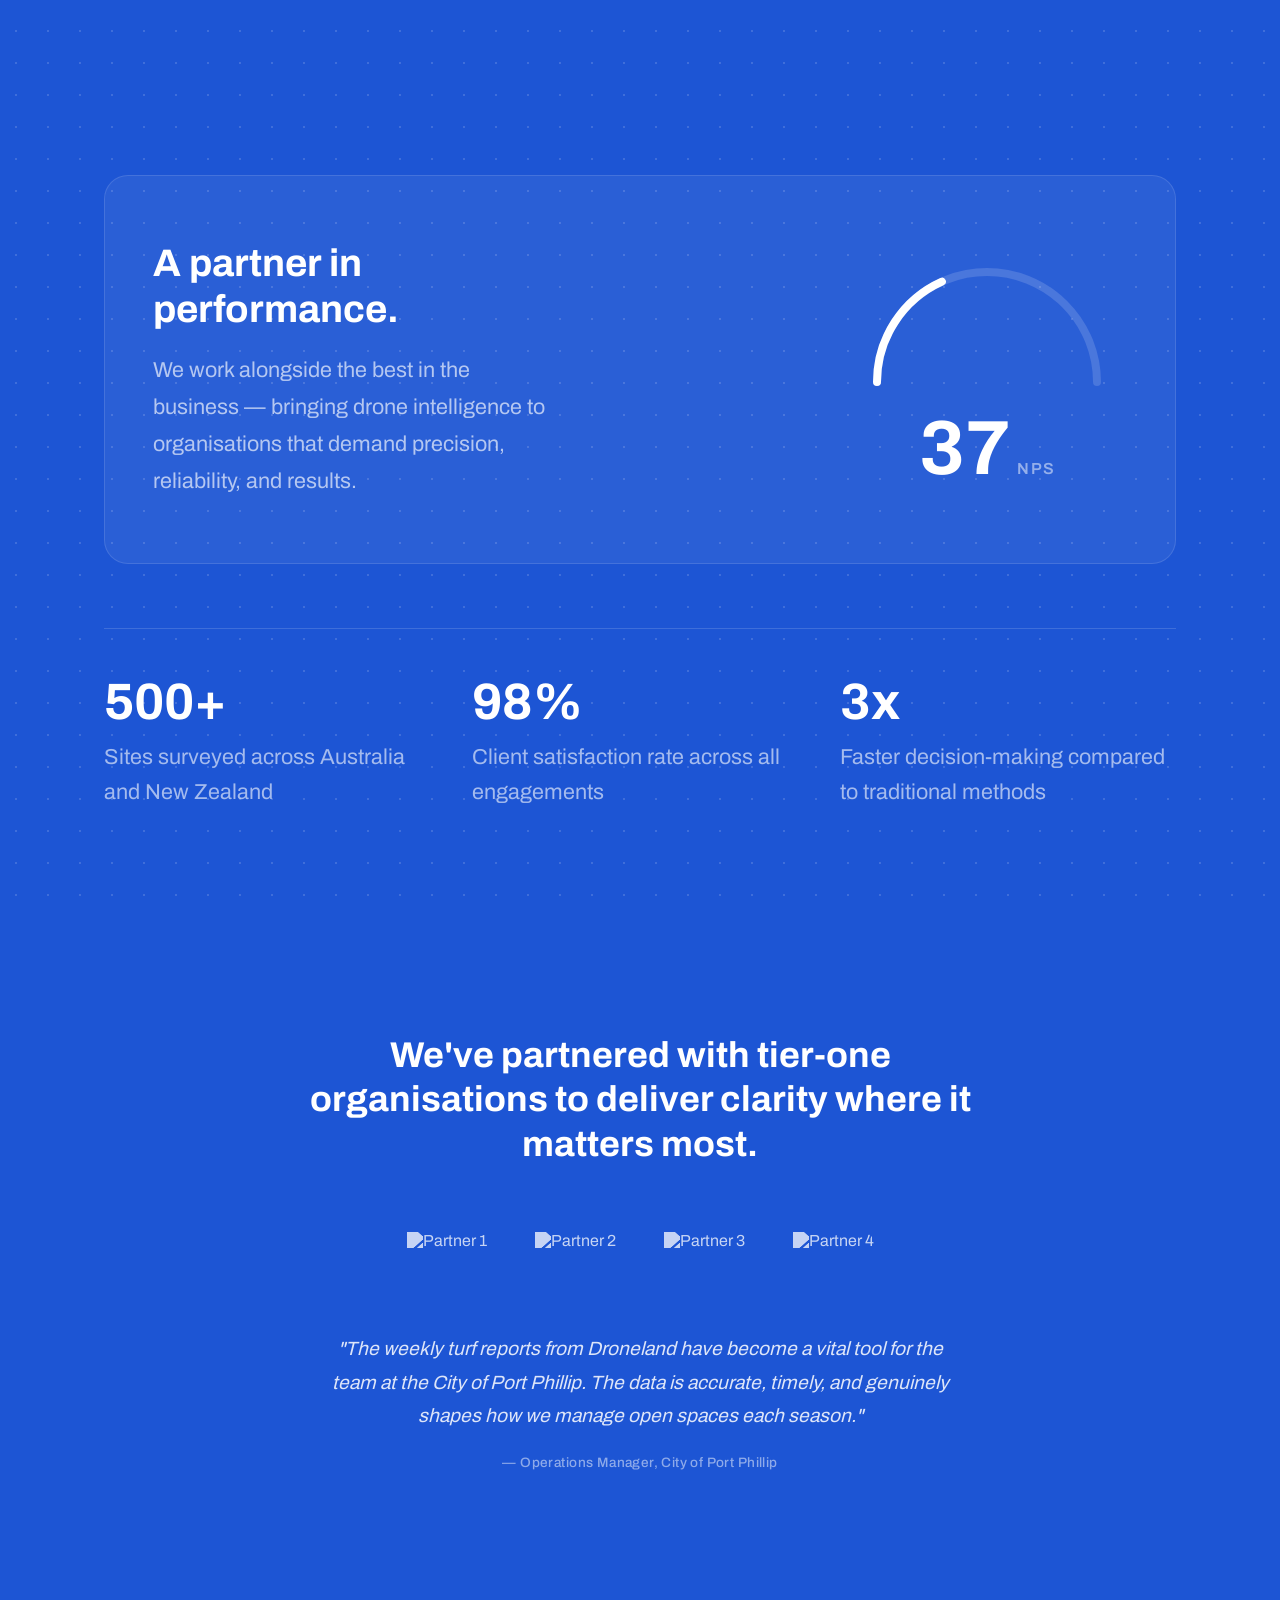
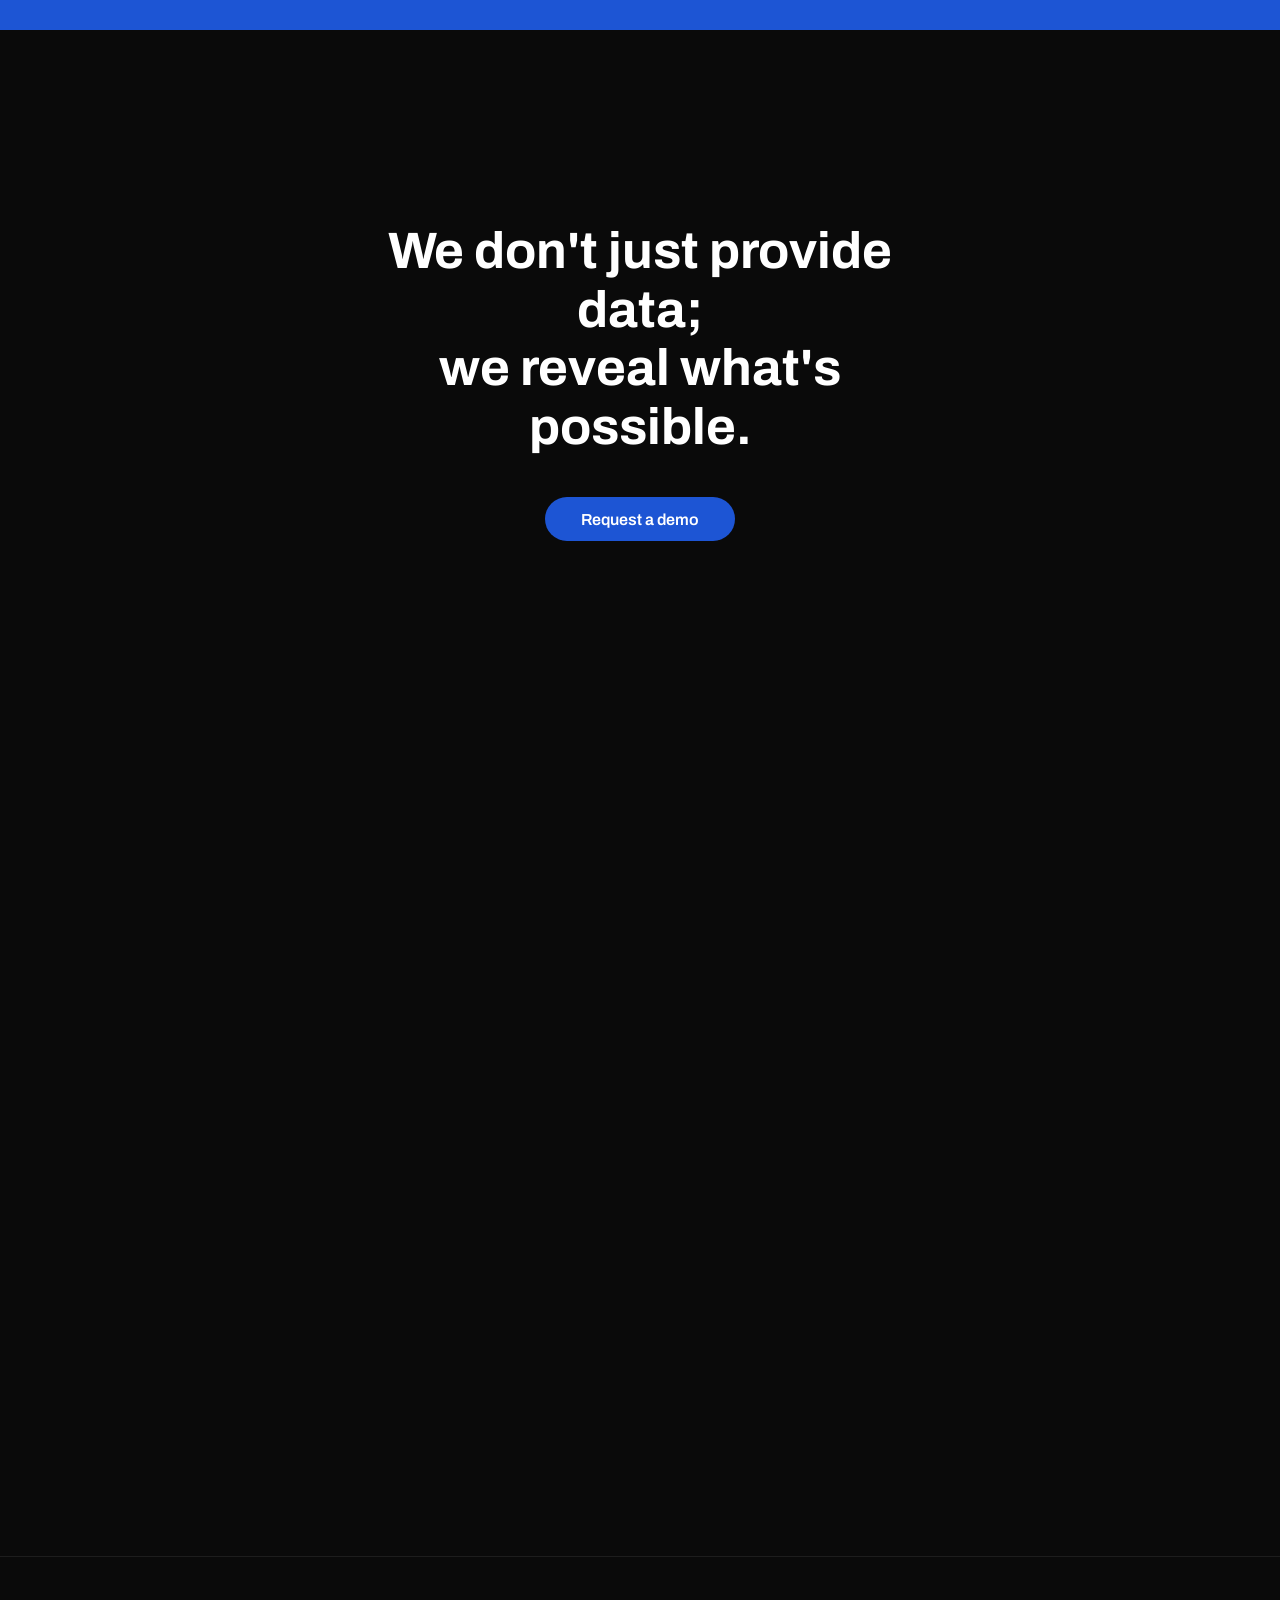
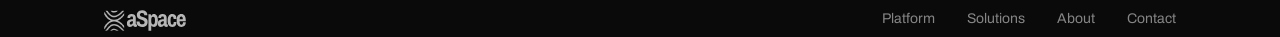
==== commit b73d549e: "adding animations in hero css and js for index. created additional pages" ====
--- a/index.html
+++ b/index.html
@@ -4,6 +4,13 @@
   <meta charset="UTF-8" />
   <meta name="viewport" content="width=device-width, initial-scale=1.0" />
   <title>aSpace</title>
+
+  <!-- Favicon -->
+  <link rel="icon" type="image/svg+xml" href="assets/images/logo-icon.svg">
+  <link rel="icon" type="image/png" sizes="32x32" href="assets/images/logo-icon-32.png">
+  <link rel="apple-touch-icon" sizes="180x180" href="assets/images/logo-icon-180.png">
+
+
 
   <!-- CSS -->
   <link rel="stylesheet" href="assets/css/base.css" />
@@ -84,13 +91,14 @@
         <section id="hero" class="hero-panel">
           <div class="hero-panel__img-wrap hero-panel__img-wrap--mosaic">
             <img src="assets/images/hero-bg.jpg" alt="" class="hero__bg-img" />
-            <img src="assets/images/hero-fg.jpg" alt="" class="hero__fg-img" />
           </div>
           <div class="hero-panel__content">
             <h1>Better data. Better performance.</h1>
             <p>Your copy here.</p>
           </div>
         </section>
+
+        <img id="satellite" src="assets/images/satellite.png" alt="" />
 
       </div>
     </div>
--- a/assets/css/base.css
+++ b/assets/css/base.css
@@ -50,7 +50,7 @@
 
 /* ─── Custom Properties ─────────────────────────────── */
 :root {
-  --blue:        #1400FF;
+  --blue:        #1D55D4;
   --blue-hover:  #2d1aff;
   --dark:        #0a0a0a;
   --dark-hover:  #1a1a1a;       /* ← added */
--- a/assets/css/hero.css
+++ b/assets/css/hero.css
@@ -1,7 +1,7 @@
 /* ─── Sequence: tall enough for 3 scroll segments ─── */
 #hero-sequence {
   position: relative;
-  height: 300vh;
+  height: 400vh;
 }
 
 /* ─── One sticky container, holds all panels ────────── */
@@ -24,7 +24,8 @@
 }
 
 /* Stacking order: hero on top */
-#hero      { z-index: 3; }
+#hero      { z-index: 4; }
+#satellite { z-index: 3; }
 #section-1 { z-index: 2; }
 #section-2 { z-index: 1; }
 
@@ -50,14 +51,14 @@
   object-fit: cover;
 }
 
-.hero__fg-img {
+#satellite {
   position: absolute;
-  inset: 0;
-  width: 100%;
-  height: 100%;
-  object-fit: cover;
-  opacity: 0.72;
-  mix-blend-mode: luminosity;
+  top: -10%;
+  right: -1300px;
+  width: 150%;
+  z-index: 10;
+  pointer-events: none;
+  opacity: 1;
 }
 
 /* ─── Gradient overlay on each panel ─────────────────── */
@@ -96,4 +97,9 @@
   color: rgba(255, 255, 255, 0.7);
   max-width: 55%;
   margin: 0 auto;           /* centre the paragraph under heading */
-}+}
+
+/* Section-2 panel image — transparent */
+.section-2 .hero-panel__img-wrap img {
+  opacity: 0.8;
+}
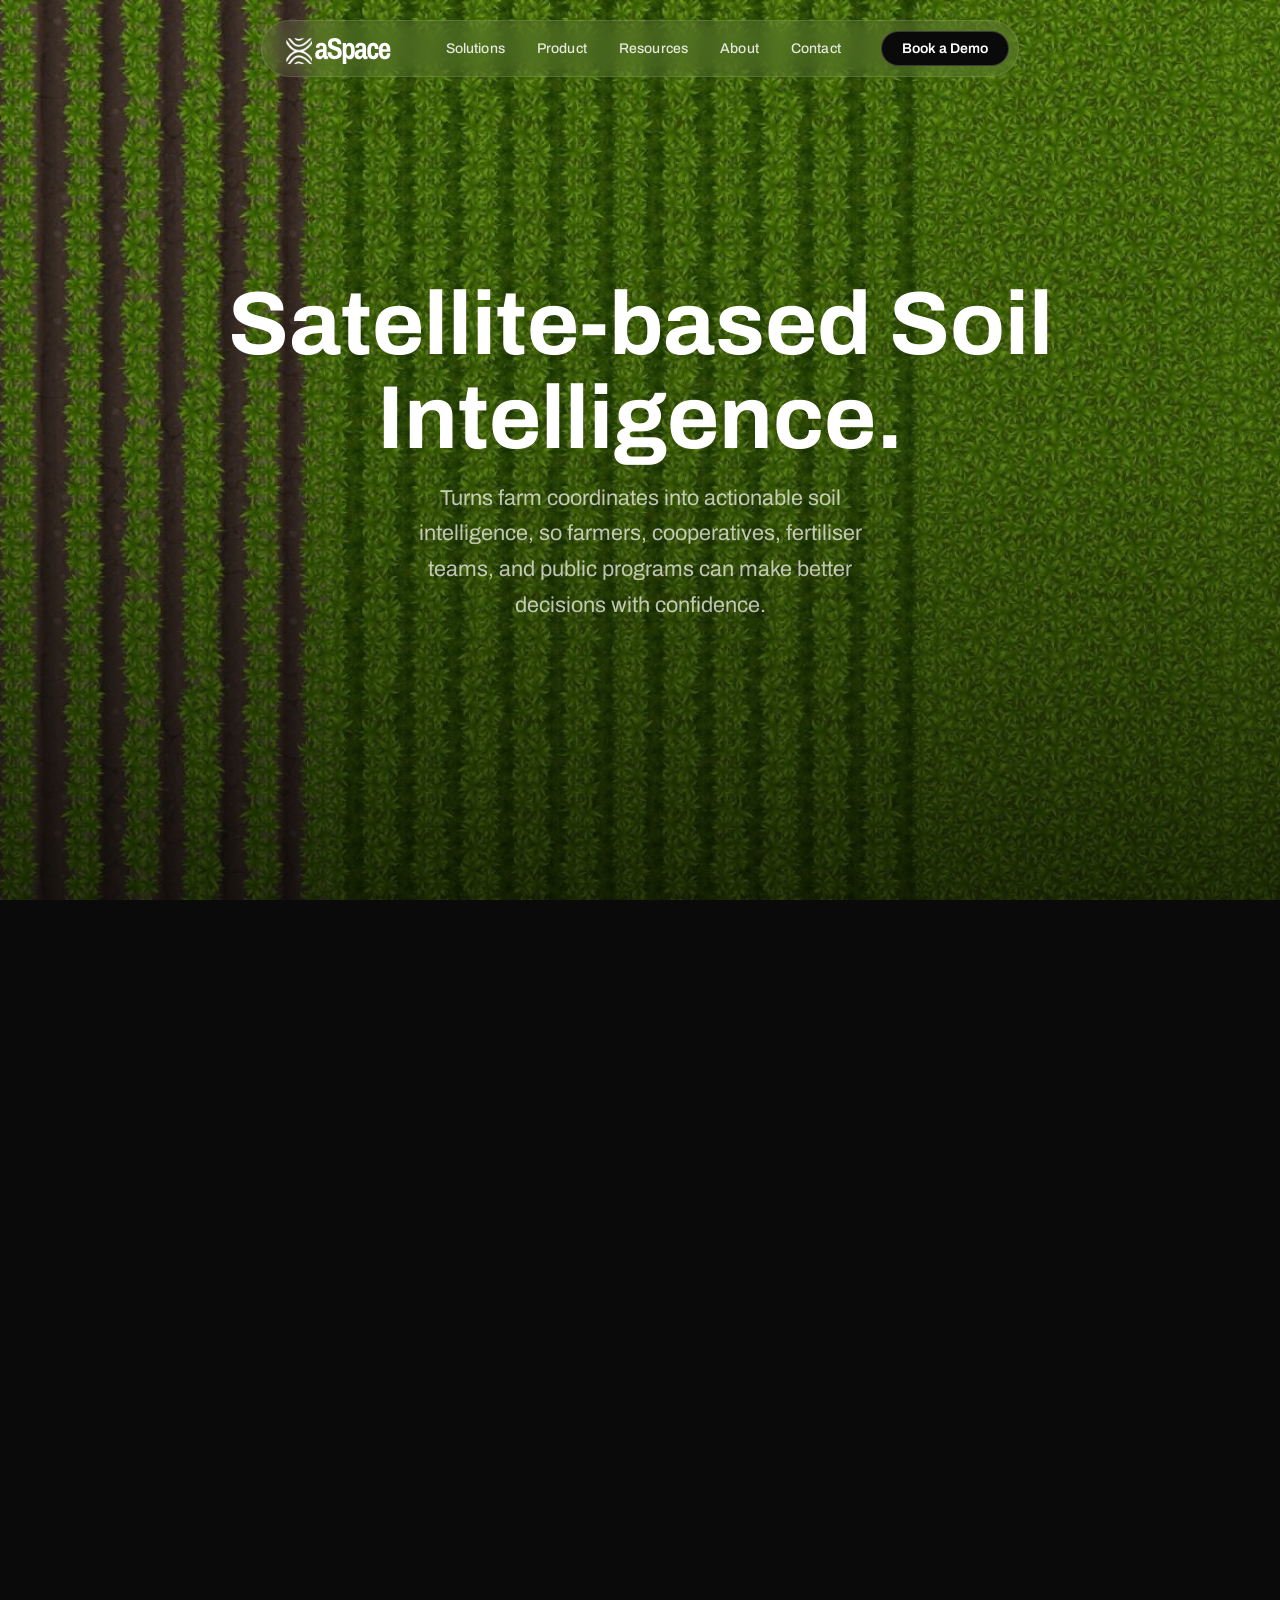
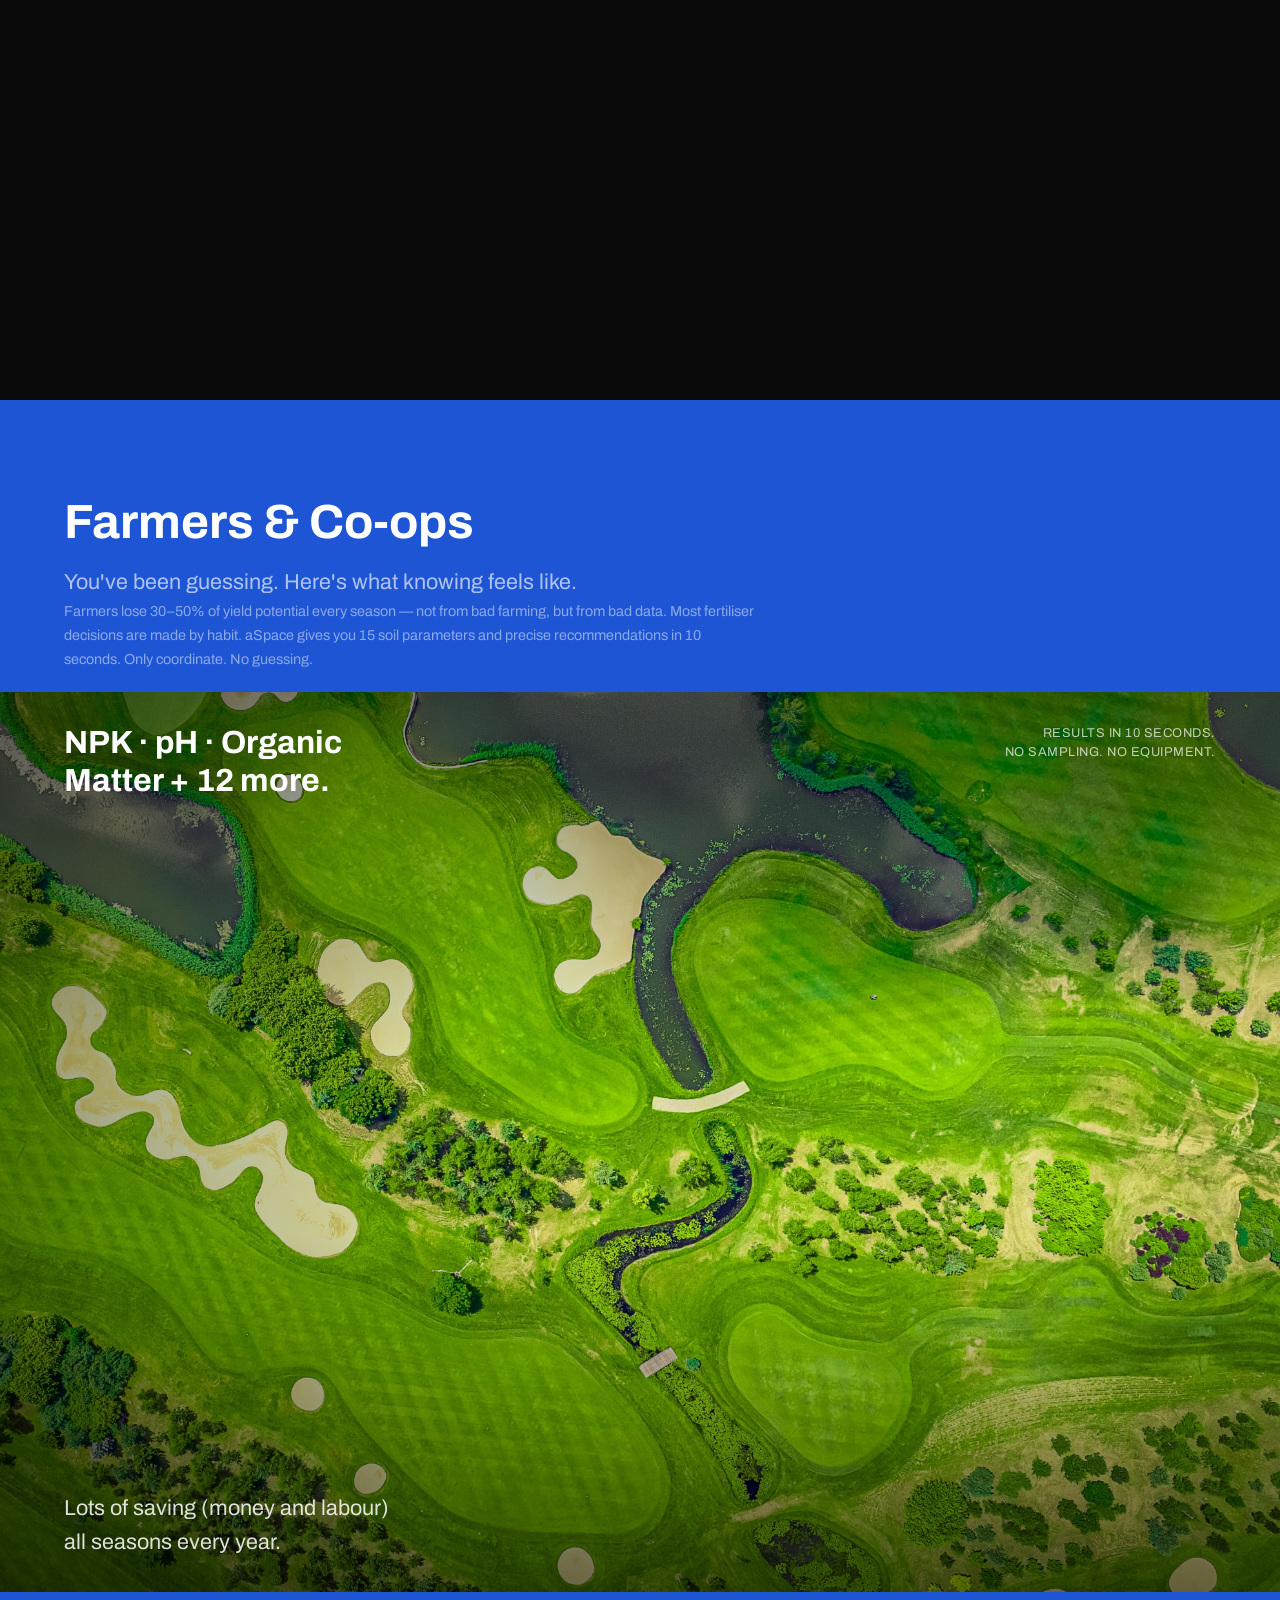
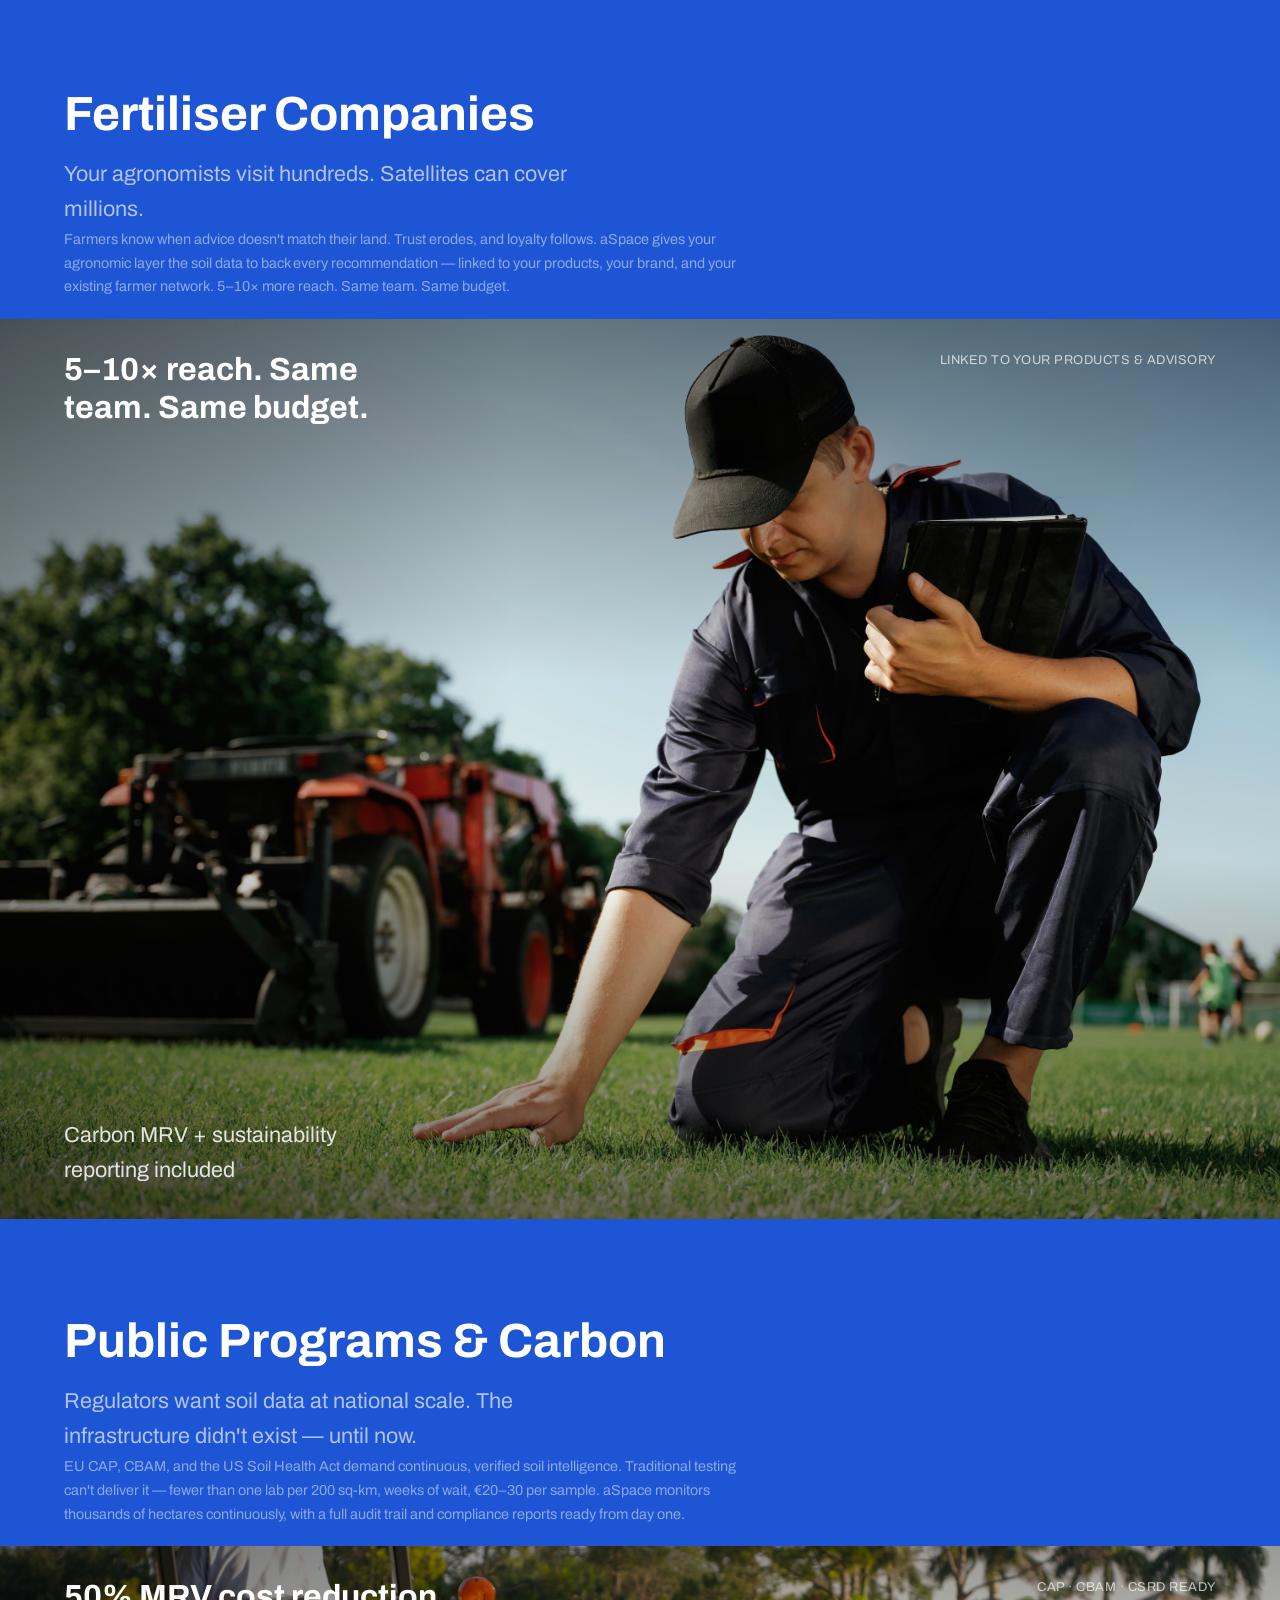
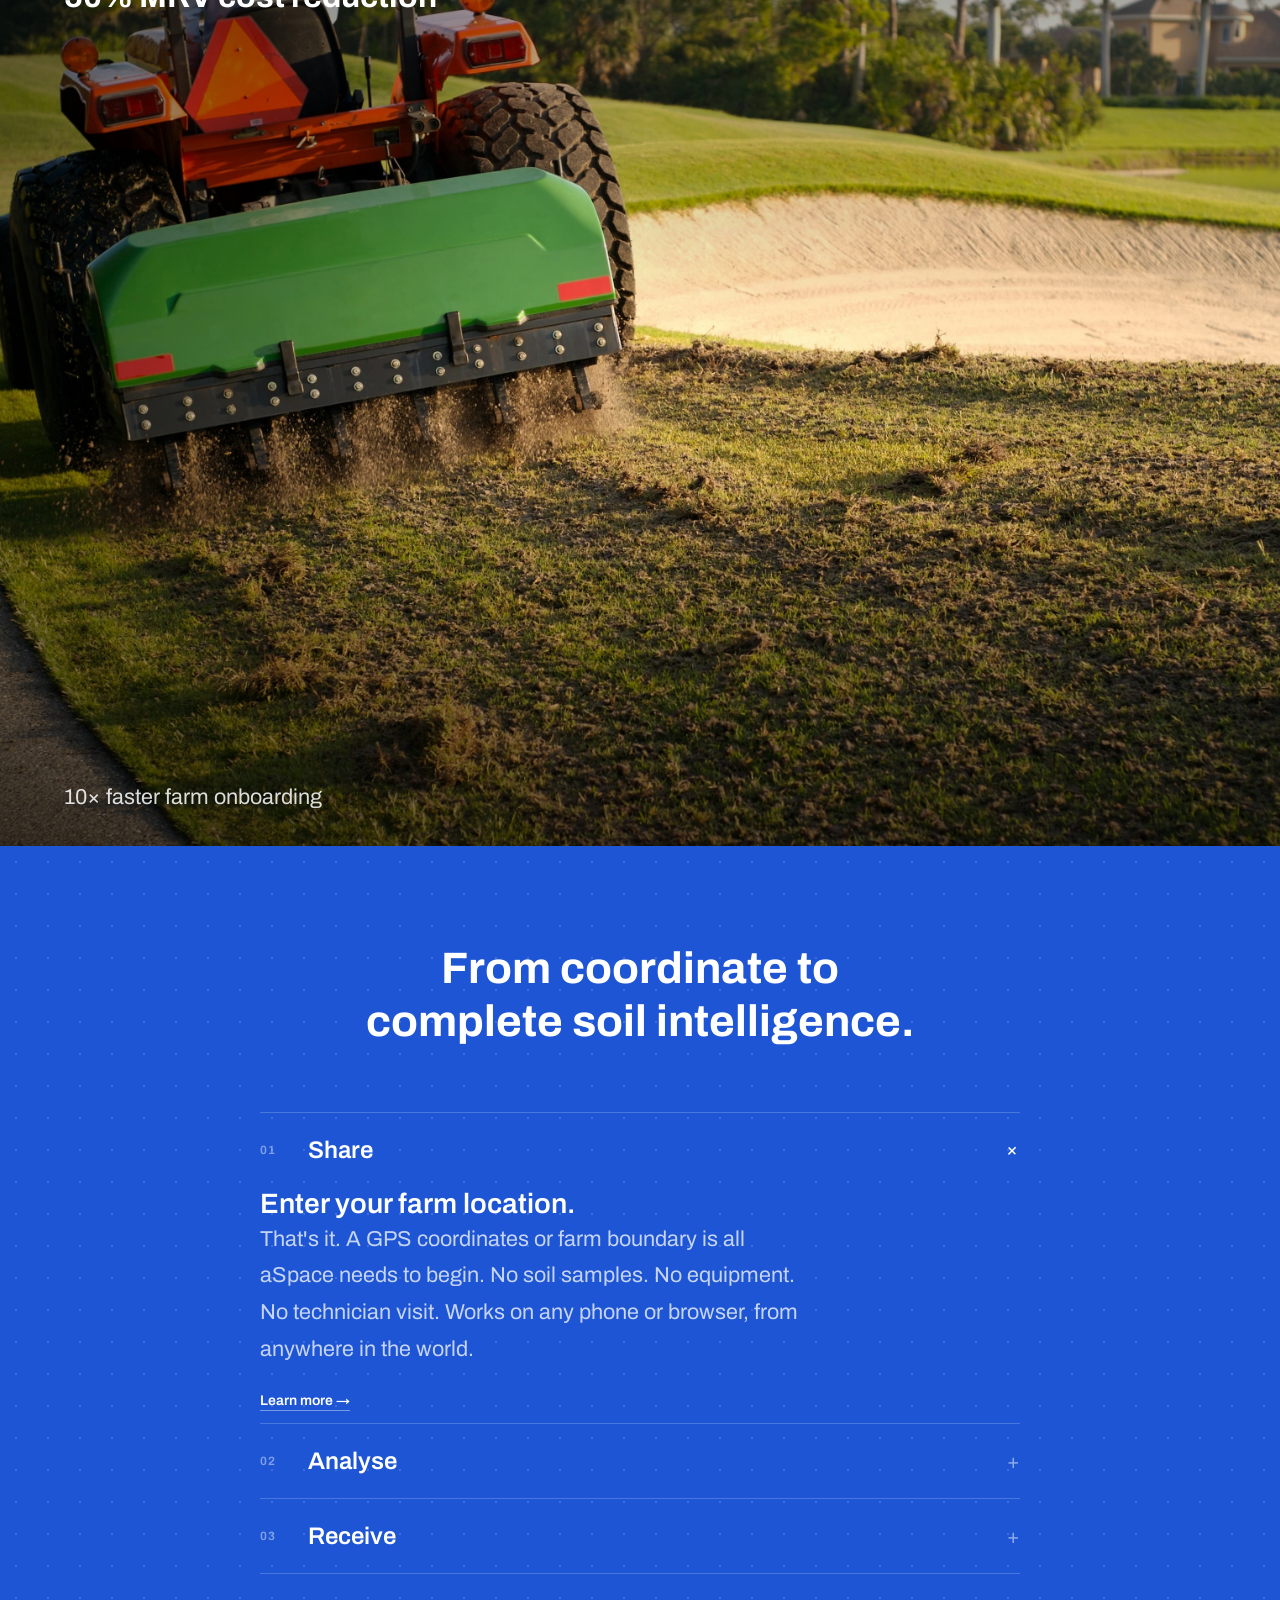
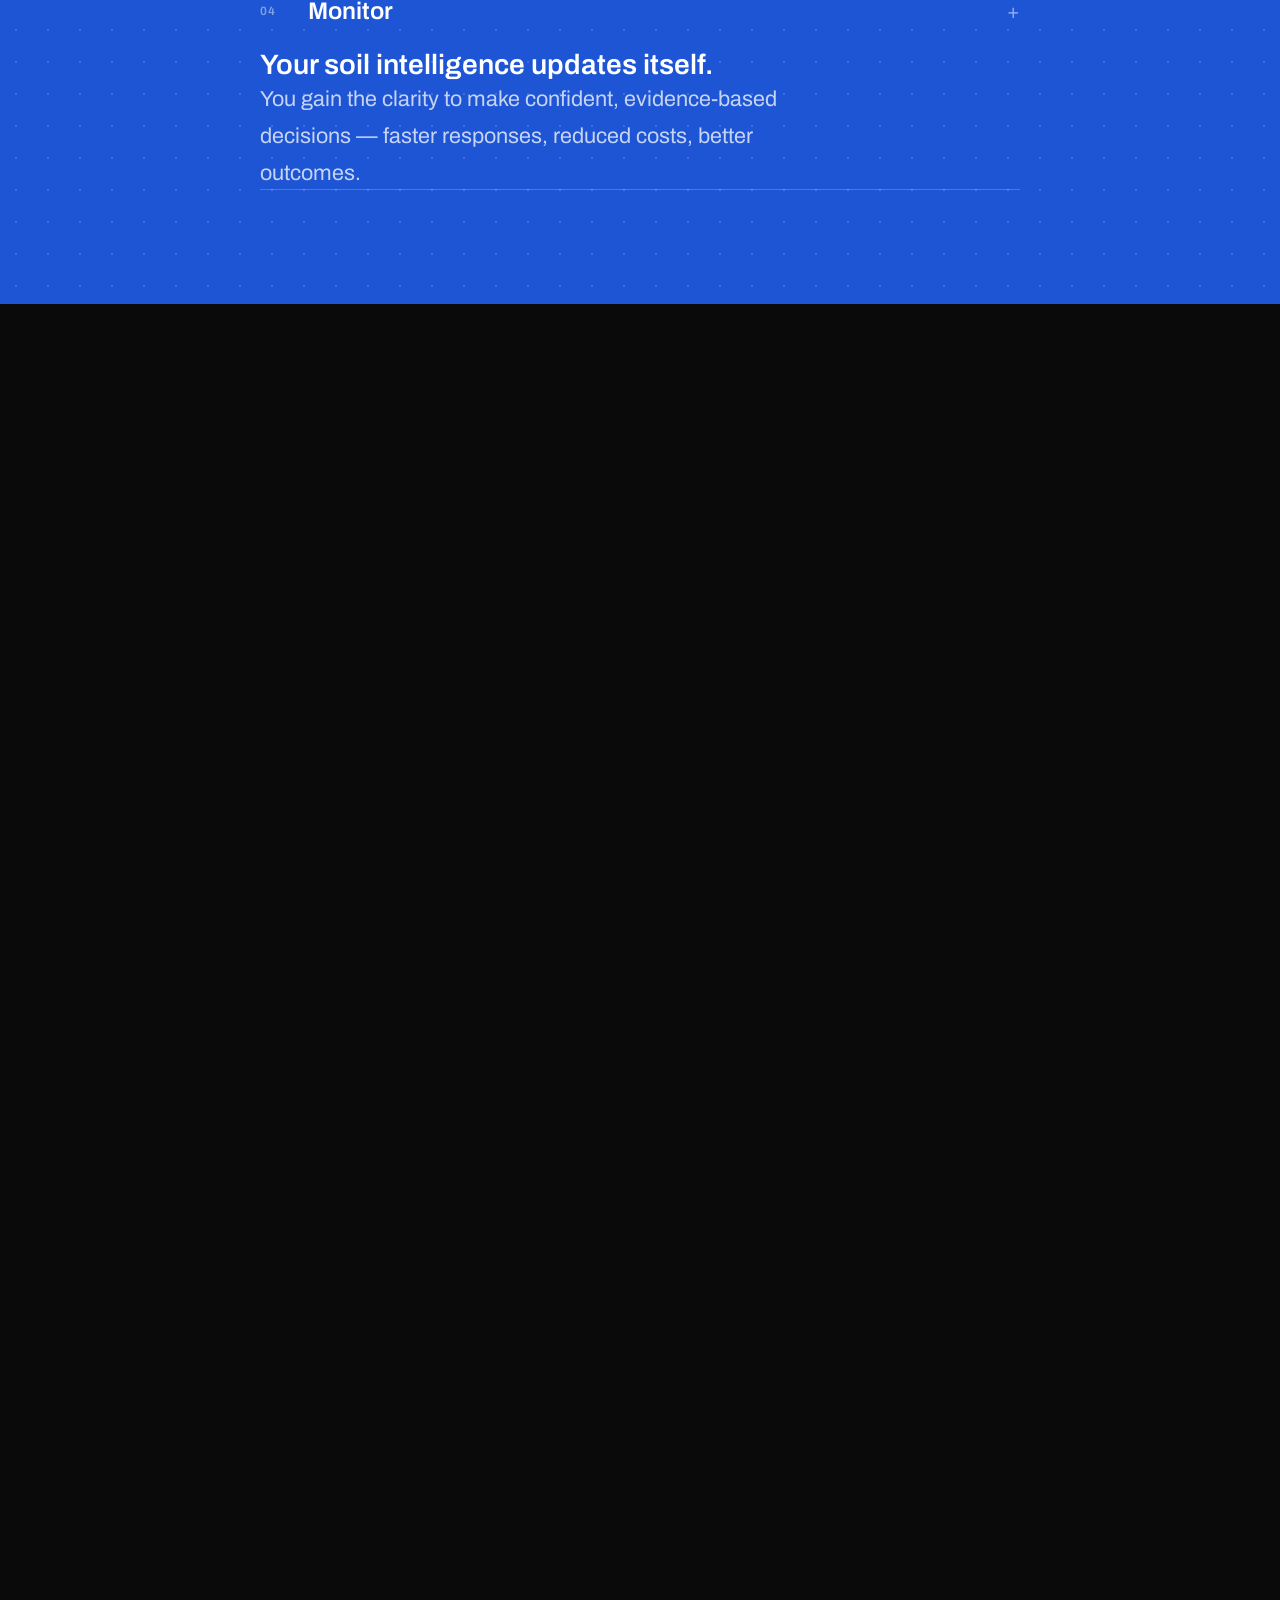
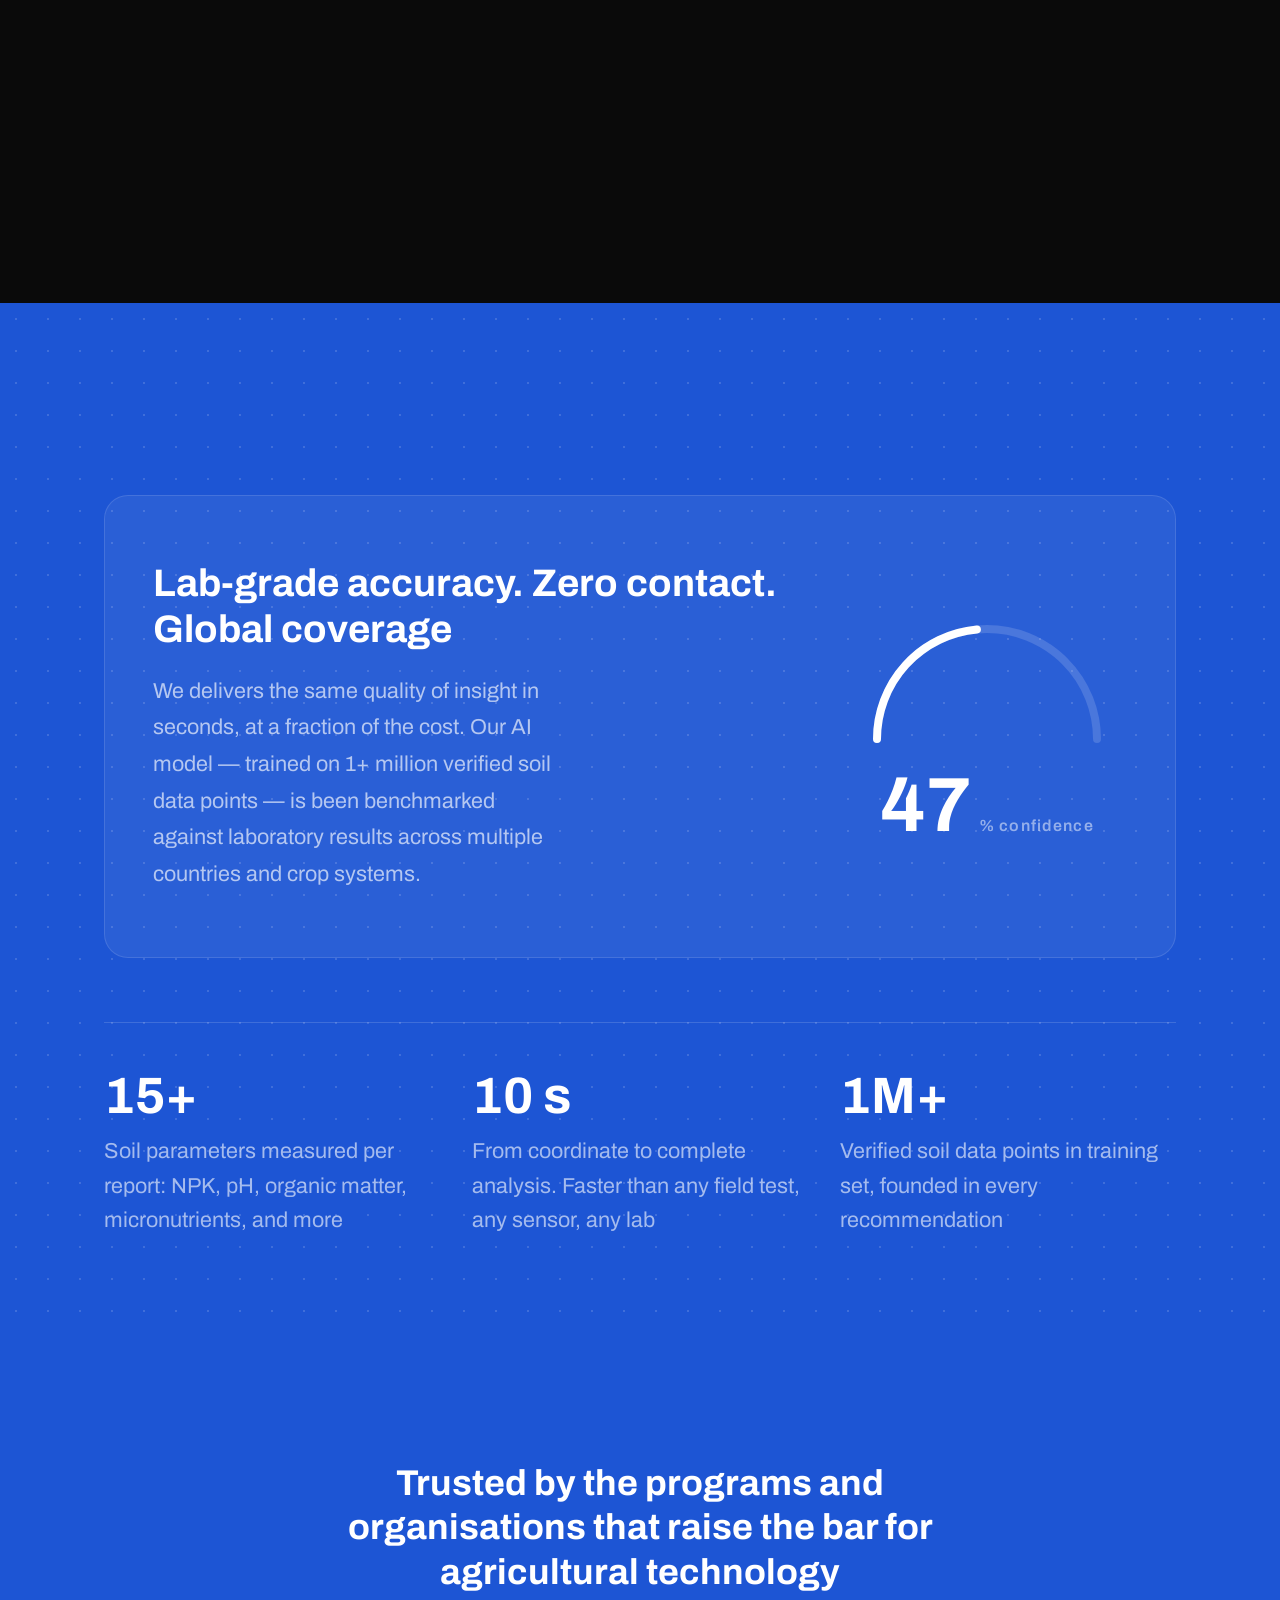
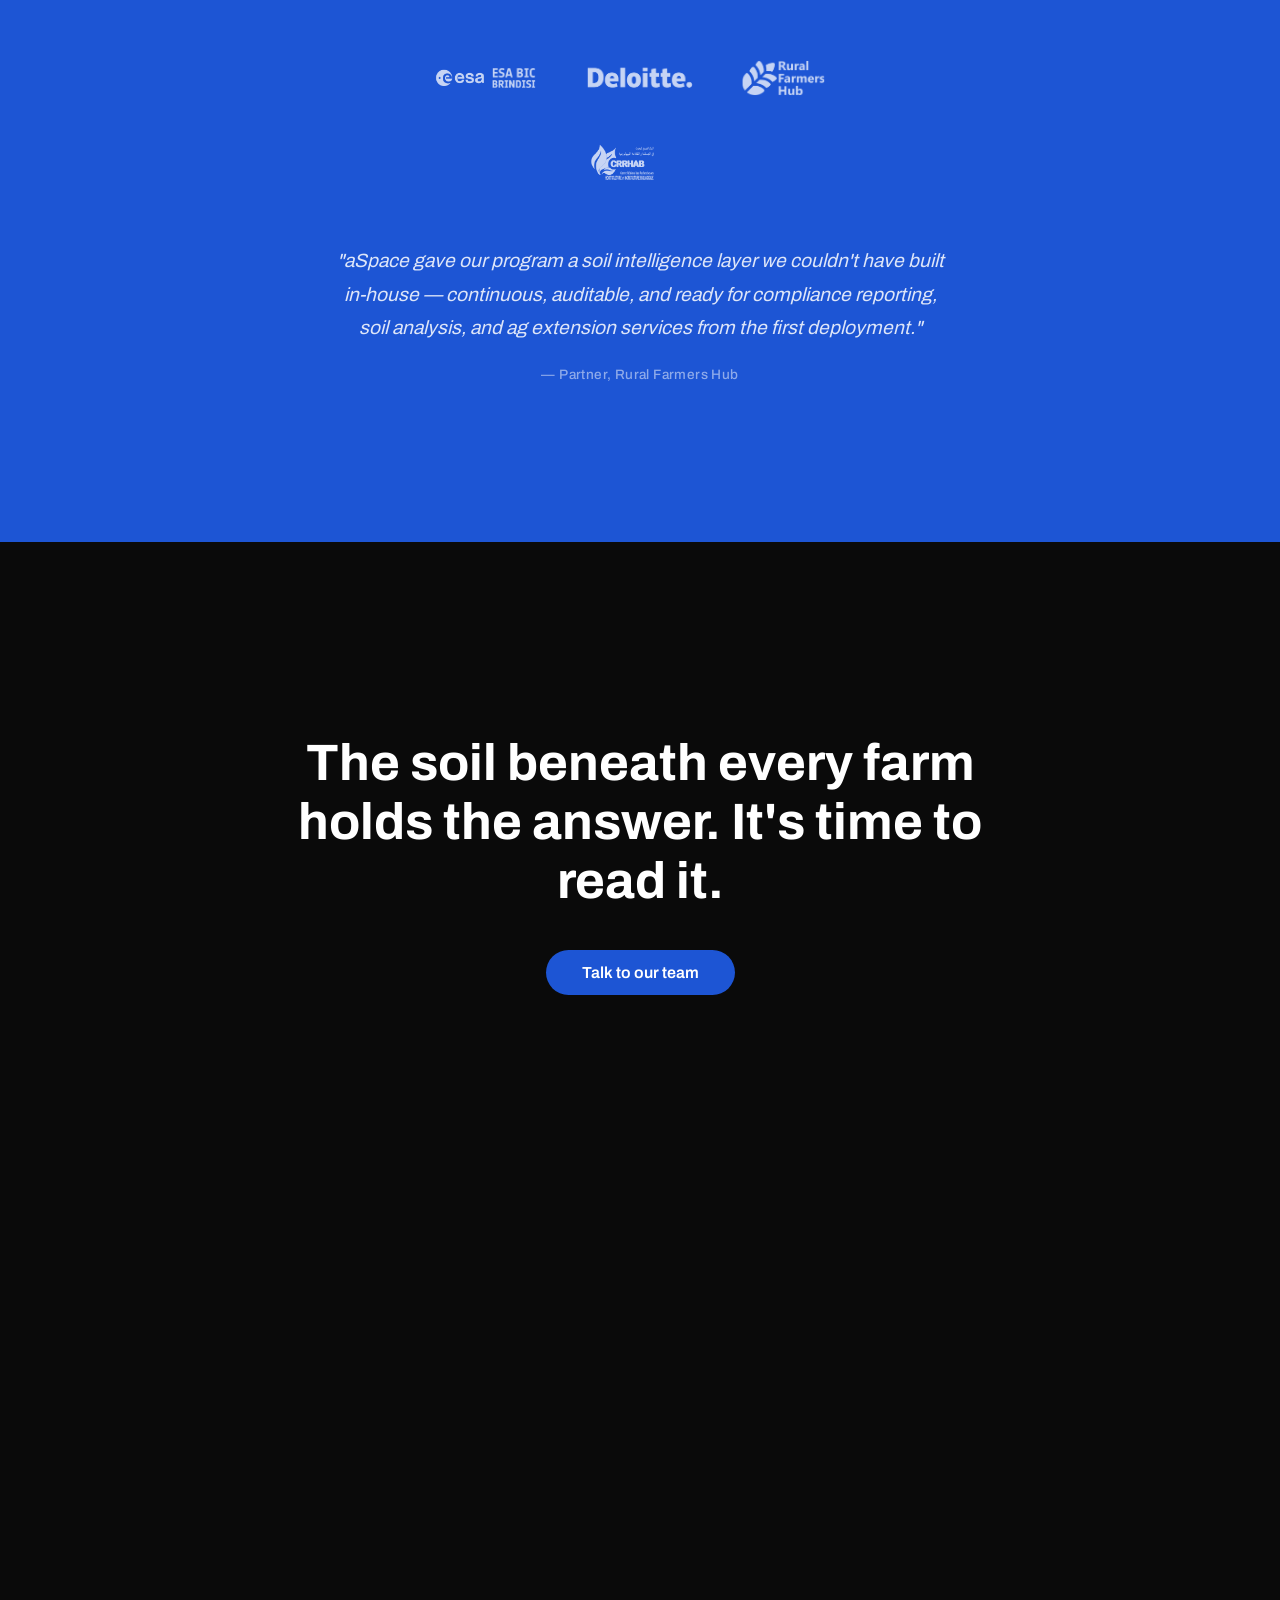
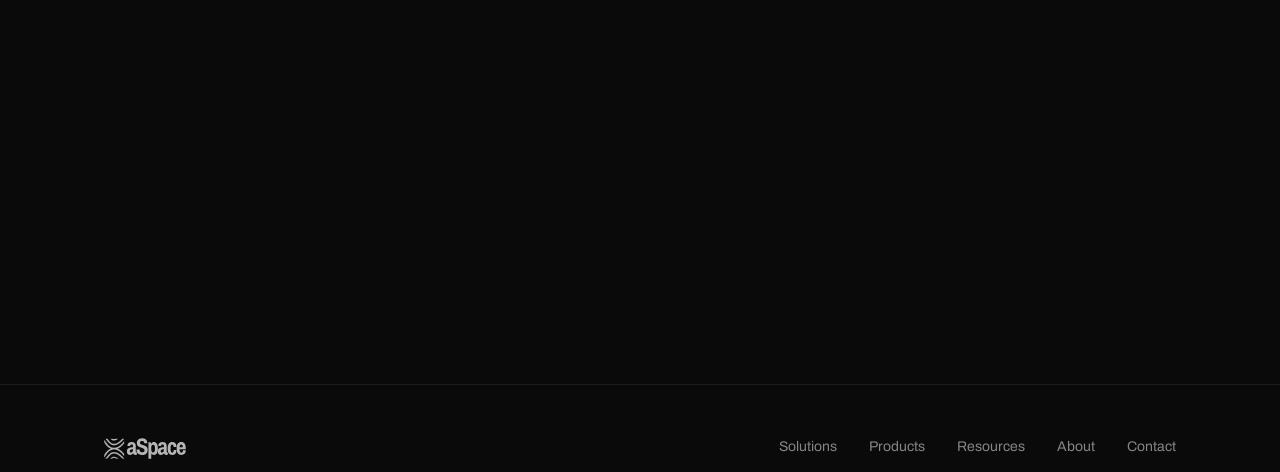
==== commit 9defeb0d: "replaced placeholders and scaffolds with the marketing copy" ====
--- a/index.html
+++ b/index.html
@@ -3,7 +3,8 @@
 <head>
   <meta charset="UTF-8" />
   <meta name="viewport" content="width=device-width, initial-scale=1.0" />
-  <title>aSpace</title>
+  <title>aSpace | Satellite Soil Analysis & Fertiliser Recommendations</title>
+  <meta name="description" content="aSpace turns farm coordinates into soil intelligence, fertiliser recommendations, and continuous monitoring for farmers, cooperatives, fertiliser companies, and public programs.">
 
   <!-- Favicon -->
   <link rel="icon" type="image/svg+xml" href="assets/images/logo-icon.svg">
@@ -47,12 +48,13 @@
         <img src="assets/images/logo.svg" alt="Droneland" />
       </a>
       <nav class="navbar__links">
-        <a href="platform.html">Platform</a>
         <a href="solutions.html">Solutions</a>
+        <a href="product.html">Product</a>
+        <a href="resources.html">Resources</a>
         <a href="about.html">About</a>
         <a href="contact.html">Contact</a>
       </nav>
-      <a href="#" class="btn btn--dark navbar__cta">Get started</a>
+      <a href="#" class="btn btn--dark navbar__cta">Book a Demo</a>
     </div>
 
   </header>
@@ -71,8 +73,8 @@
             <img src="assets/images/section2.jpg" alt="" />
           </div>
           <div class="hero-panel__content">
-            <h1>Clarity creates confidence.</h1>
-            <p>Your copy here.</p>
+            <h1>15+ Latest Soil Parameters in 10s.</h1>
+            <p>Good soil intelligence lead directly to better action. You get access, speed, and clarity right now, because "weeks later" is too late for many field decisions</p>
           </div>
         </section>
 
@@ -82,8 +84,8 @@
             <img src="assets/images/section1.jpg" alt="" />
           </div>
           <div class="hero-panel__content">
-            <h1>Unknowns are expensive.</h1>
-            <p>Your copy here.</p>
+            <h1>Continuous soil audit by AI.</h1>
+            <p>Unknown soil conditions are expensive, they are based on habit, not need, resulting in: Wasted spend, Hidden deficiencies, Yield gaps, and Wrong input timing.</p>
           </div>
         </section>
 
@@ -93,8 +95,8 @@
             <img src="assets/images/hero-bg.jpg" alt="" class="hero__bg-img" />
           </div>
           <div class="hero-panel__content">
-            <h1>Better data. Better performance.</h1>
-            <p>Your copy here.</p>
+            <h1>Satellite-based Soil Intelligence.</h1>
+            <p>Turns farm coordinates into actionable soil intelligence, so farmers, cooperatives, fertiliser teams, and public programs can make better decisions with confidence.</p>
           </div>
         </section>
 
@@ -108,62 +110,74 @@
     ═══════════════════════════════════════ -->
     <div id="sticky-sections-wrapper">
 
-      <!-- Section 3: Councils -->
+      <!-- Section 3: Farmers and Co-ops -->
       <section class="sticky-section">
         <div class="sticky-section__label">
-          <h2 class="sticky-section__heading">Councils and public spaces</h2>
-          <p class="sticky-section__desc">Manage assets, monitor change, and make evidence-based decisions across every site.</p>
+          <h2 class="sticky-section__heading">Farmers & Co-ops</h2>
+          <p class="sticky-section__desc" style="max-width: 60%;">You've been guessing. Here's what knowing feels like.</p>
+          <p class="sticky-section__desc" style="max-width: 60%; font-size: 0.90rem; opacity: 0.75;">
+            Farmers lose 30–50% of yield potential every season — not from bad farming, but from bad data. Most fertiliser decisions are made by habit. aSpace gives you 15 soil parameters and precise recommendations in 10 seconds. Only coordinate. No guessing.
+          </p>
         </div>
         <div class="sticky-section__image-wrap">
           <img src="assets/images/aerial-councils.jpg" alt="Councils aerial view" />
           <div class="image-overlay-tl">
-            <h3>Enhanced parks.<br/>Thriving communities.</h3>
+            <h3>NPK · pH · Organic Matter + 12 more.</h3>
           </div>
           <div class="image-overlay-br">
-            <p>We provide clear data to help councils manage public assets, reduce complaints, and meet compliance standards.</p>
+            <p>Lots of saving (money and labour) all seasons every year.</p>
           </div>
           <div class="image-overlay-tr">
-            <p>We help councils make smarter, cost-saving decisions by evaluating the true impact of their assets across departments.</p>
+            <p>
+              Results in 10 seconds. <br />
+              No sampling. No equipment. <br />
+            </p>
           </div>
         </div>
       </section>
 
-      <!-- Section 4: Turf -->
+      <!-- Section 4: Fertiliser Companies -->
       <section class="sticky-section">
         <div class="sticky-section__label">
-          <h2 class="sticky-section__heading">Turf and professional sports</h2>
-          <p class="sticky-section__desc">Precision data keeps playing surfaces performing at their peak, season after season.</p>
+          <h2 class="sticky-section__heading">Fertiliser Companies</h2>
+          <p class="sticky-section__desc" style="max-width: 50%;">Your agronomists visit hundreds. Satellites can cover millions.</p>
+          <p class="sticky-section__desc" style="max-width: 60%; font-size: 0.90rem; opacity: 0.75;">
+            Farmers know when advice doesn't match their land. Trust erodes, and loyalty follows. aSpace gives your agronomic layer the soil data to back every recommendation — linked to your products, your brand, and your existing farmer network. 5–10× more reach. Same team. Same budget.
+          </p>
         </div>
         <div class="sticky-section__image-wrap">
           <img src="assets/images/aerial-turf.jpg" alt="Turf aerial view" />
           <div class="image-overlay-tl">
-            <h3>Elevate your vision.<br/>Protect your turf.</h3>
+            <h3>5–10× reach. Same team. Same budget.</h3>
           </div>
           <div class="image-overlay-br">
-            <p>Identify stress zones, irrigation gaps, and wear patterns before they become costly problems.</p>
+            <p>Carbon MRV + sustainability reporting included</p>
           </div>
           <div class="image-overlay-tr">
-            <p>Precision data keeps playing surfaces performing at their peak, season after season.</p>
+            <p>Linked to your products & advisory</p>
           </div>
         </div>
       </section>
 
-      <!-- Section 5: Agriculture -->
+      <!-- Section 5: Public Programs & Carbon -->
       <section class="sticky-section">
         <div class="sticky-section__label">
-          <h2 class="sticky-section__heading">Agriculture</h2>
-          <p class="sticky-section__desc">Turn every hectare into actionable intelligence and stop guessing what your land needs.</p>
+          <h2 class="sticky-section__heading">Public Programs & Carbon</h2>
+          <p class="sticky-section__desc" style="max-width: 50%;">Regulators want soil data at national scale. The infrastructure didn't exist — until now. </p>
+          <p class="sticky-section__desc" style="max-width: 60%; font-size: 0.90rem; opacity: 0.75;">
+            EU CAP, CBAM, and the US Soil Health Act demand continuous, verified soil intelligence. Traditional testing can't deliver it — fewer than one lab per 200 sq-km, weeks of wait, €20–30 per sample. aSpace monitors thousands of hectares continuously, with a full audit trail and compliance reports ready from day one.
+          </p>
         </div>
         <div class="sticky-section__image-wrap">
           <img src="assets/images/aerial-agri.jpg" alt="Agriculture aerial view" />
           <div class="image-overlay-tl">
-            <h3>Precision farming,<br/>smarter decisions.</h3>
+            <h3>50% MRV cost reduction</h3>
           </div>
           <div class="image-overlay-br">
-            <p>Turn every hectare into actionable intelligence and stop guessing what your land needs.</p>
+            <p>10× faster farm onboarding</p>
           </div>
           <div class="image-overlay-tr">
-            <p>Variable rate maps, yield prediction, and soil analysis — all from a single flight.</p>
+            <p>CAP · CBAM · CSRD ready</p>
           </div>
         </div>
       </section>
@@ -180,9 +194,7 @@
 
         <!-- Block 1: sticky heading -->
         <div class="process__heading-wrap">
-          <h2 class="process__heading">
-            Our four-step process makes complex landscapes simple.
-          </h2>
+          <h2 class="process__heading">From coordinate to complete soil intelligence.</h2>
         </div>
 
         <!-- Block 2: accordion cards -->
@@ -191,11 +203,12 @@
           <div class="accordion-card" data-index="0">
             <div class="accordion-card__header">
               <span class="accordion-card__step">01</span>
-              <span class="accordion-card__title">Capture</span>
+              <span class="accordion-card__title">Share</span>
               <span class="accordion-card__icon">+</span>
             </div>
             <div class="accordion-card__body">
-              <p>We deploy drones across your site to collect high-resolution imagery, LiDAR, and multispectral data — all in a single flight.</p>
+              <h3>Enter your farm location.</h3>
+              <p>That's it. A GPS coordinates or farm boundary is all aSpace needs to begin. No soil samples. No equipment. No technician visit. Works on any phone or browser, from anywhere in the world.</p>
               <a href="#" class="accordion-card__link">Learn more →</a>
             </div>
           </div>
@@ -203,11 +216,12 @@
           <div class="accordion-card" data-index="1">
             <div class="accordion-card__header">
               <span class="accordion-card__step">02</span>
-              <span class="accordion-card__title">Process</span>
+              <span class="accordion-card__title">Analyse</span>
               <span class="accordion-card__icon">+</span>
             </div>
             <div class="accordion-card__body">
-              <p>Raw data is transformed into georeferenced maps, 3D models, and calibrated indices through our processing pipeline.</p>
+              <h3>Our AI reads your soil from orbit.</h3>
+              <p>aSpace fuses multi-band satellite imagery — spectral, thermal, and radar — through trained AI models built on over 1 million soil data points. The system reads nutrient levels, pH, organic matter, and more, calibrated against lab benchmarks.</p>
               <a href="#" class="accordion-card__link">Learn more →</a>
             </div>
           </div>
@@ -215,11 +229,12 @@
           <div class="accordion-card" data-index="2">
             <div class="accordion-card__header">
               <span class="accordion-card__step">03</span>
-              <span class="accordion-card__title">Analyse</span>
+              <span class="accordion-card__title">Receive</span>
               <span class="accordion-card__icon">+</span>
             </div>
             <div class="accordion-card__body">
-              <p>Our platform surfaces insights automatically — change detection, anomaly flags, and trend analysis delivered to your dashboard.</p>
+              <h3>15+ soil parameters. Instant recommendations.</h3>
+              <p>Your report arrives in 10 seconds: NPK levels, pH, organic matter, and 12 additional parameters — plus fertilizer recommendations by type, quantity, application timing, and method. Readable by farmers. Usable by agronomists. Exportable for compliance.</p>
               <a href="#" class="accordion-card__link">Learn more →</a>
             </div>
           </div>
@@ -227,10 +242,11 @@
           <div class="accordion-card" data-index="3">
             <div class="accordion-card__header">
               <span class="accordion-card__step">04</span>
-              <span class="accordion-card__title">Act</span>
+              <span class="accordion-card__title">Monitor</span>
               <span class="accordion-card__icon">+</span>
             </div>
             <div class="accordion-card__body">
+              <h3>Your soil intelligence updates itself.</h3>
               <p>You gain the clarity to make confident, evidence-based decisions — faster responses, reduced costs, better outcomes.</p>
               <a href="#" class="accordion-card__link">Learn more →</a>
             </div>
@@ -252,8 +268,8 @@
         <div class="stats__card">
 
           <div class="stats__card-left">
-            <h2>A partner in<br/>performance.</h2>
-            <p>We work alongside the best in the business — bringing drone intelligence to organisations that demand precision, reliability, and results.</p>
+            <h2>Lab-grade accuracy. Zero contact. Global coverage</h2>
+            <p>We delivers the same quality of insight in seconds, at a fraction of the cost. Our AI model — trained on 1+ million verified soil data points — is been benchmarked against laboratory results across multiple countries and crop systems.</p>
           </div>
 
           <div class="stats__card-right">
@@ -262,7 +278,7 @@
             </div>
             <div class="speedometer__label">
               <span class="speedometer__value" id="speedo-value">0</span>
-              <span class="speedometer__unit">NPS</span>
+              <span class="speedometer__unit">% confidence</span>
             </div>
           </div>
 
@@ -271,16 +287,16 @@
         <!-- Block 2: 3-column stats -->
         <div class="stats__cols">
           <div class="stat-col">
-            <h3>500+</h3>
-            <p>Sites surveyed across Australia and New Zealand</p>
+            <h3>15+</h3>
+            <p>Soil parameters measured per report: NPK, pH, organic matter, micronutrients, and more</p>
           </div>
           <div class="stat-col">
-            <h3>98%</h3>
-            <p>Client satisfaction rate across all engagements</p>
+            <h3>10 s</h3>
+            <p>From coordinate to complete analysis. Faster than any field test, any sensor, any lab</p>
           </div>
           <div class="stat-col">
-            <h3>3x</h3>
-            <p>Faster decision-making compared to traditional methods</p>
+            <h3>1M+</h3>
+            <p>Verified soil data points in training set, founded in every recommendation</p>
           </div>
         </div>
 
@@ -295,23 +311,20 @@
       <div class="proof__inner">
 
         <!-- Block 1: heading -->
-        <h2 class="proof__heading">
-          We've partnered with tier-one organisations
-          to deliver clarity where it matters most.
-        </h2>
+        <h2 class="proof__heading">Trusted by the programs and organisations that raise the bar for agricultural technology</h2>
 
         <!-- Block 2: logos -->
         <div class="proof__logos">
-          <img src="assets/images/logo-1.svg" alt="Partner 1" />
-          <img src="assets/images/logo-2.svg" alt="Partner 2" />
-          <img src="assets/images/logo-3.svg" alt="Partner 3" />
-          <img src="assets/images/logo-4.svg" alt="Partner 4" />
+          <img src="assets/images/esa-bic-brindisi.svg" alt="Partner 1" />
+          <img src="assets/images/deloitte-logo.svg" alt="Partner 2" />
+          <img src="assets/images/rfh-logo.svg" alt="Partner 3" />
+          <img src="assets/images/crrhab-logo.svg" alt="Partner 4" />
         </div>
 
         <!-- Block 3: quote -->
         <blockquote class="proof__quote">
-          <p>"The weekly turf reports from Droneland have become a vital tool for the team at the City of Port Phillip. The data is accurate, timely, and genuinely shapes how we manage open spaces each season."</p>
-          <cite>— Operations Manager, City of Port Phillip</cite>
+          <p>"aSpace gave our program a soil intelligence layer we couldn't have built in-house — continuous, auditable, and ready for compliance reporting, soil analysis, and ag extension services from the first deployment."</p>
+          <cite>— Partner, Rural Farmers Hub</cite>
         </blockquote>
 
       </div>
@@ -322,8 +335,8 @@
     ═══════════════════════════════════════ -->
     <section id="section-cta">
       <div class="cta__inner">
-        <h2>We don't just provide data;<br/>we reveal what's possible.</h2>
-        <a href="#" class="btn btn--primary btn--lg">Request a demo</a>
+        <h2>The soil beneath every farm holds the answer. It's time to read it.</h2>
+        <a href="#" class="btn btn--primary btn--lg">Talk to our team</a>
       </div>
     </section>
   </div>
@@ -336,14 +349,20 @@
         <div class="footer__top">
           <img src="assets/images/logo.svg" alt="aSpace" class="footer__logo" />
           <nav class="footer__nav">
-            <a href="#">Platform</a>
             <a href="#">Solutions</a>
+            <a href="#">Products</a>
+            <a href="#">Resources</a>
             <a href="#">About</a>
             <a href="#">Contact</a>
           </nav>
         </div>
         <div class="footer__bottom">
-          <p class="footer__copy">© 2024 aSpace. All rights reserved.</p>
+          <p class="footer__copy"><span>&copy; <script>document.write(new Date().getFullYear());</script></span> aSpace Company srl. All rights reserved.</p>
+          <p class="footer__copy">
+            Via SS 7 Appia - Km 706+030, 72100 Brindisi (BR)<br>
+            P.IVA / C.F.: 02759770742 | REA: BR - 252874<br>
+            PEC: aspacecompanysrl@pro-pec.it
+          </p>
           <div class="footer__legal">
             <a href="#">Privacy Policy</a>
             <a href="#">Terms of Use</a>
--- a/assets/css/section-cta.css
+++ b/assets/css/section-cta.css
@@ -24,7 +24,7 @@
 }
 
 .cta__inner {
-  max-width: 700px;
+  max-width: 70%;
   margin: 0 auto;
   padding: 0 var(--gutter);
   display: flex;
--- a/assets/css/section-cta.css
+++ b/assets/css/section-cta.css
@@ -24,7 +24,7 @@
 }
 
 .cta__inner {
-  max-width: 700px;
+  max-width: 70%;
   margin: 0 auto;
   padding: 0 var(--gutter);
   display: flex;
